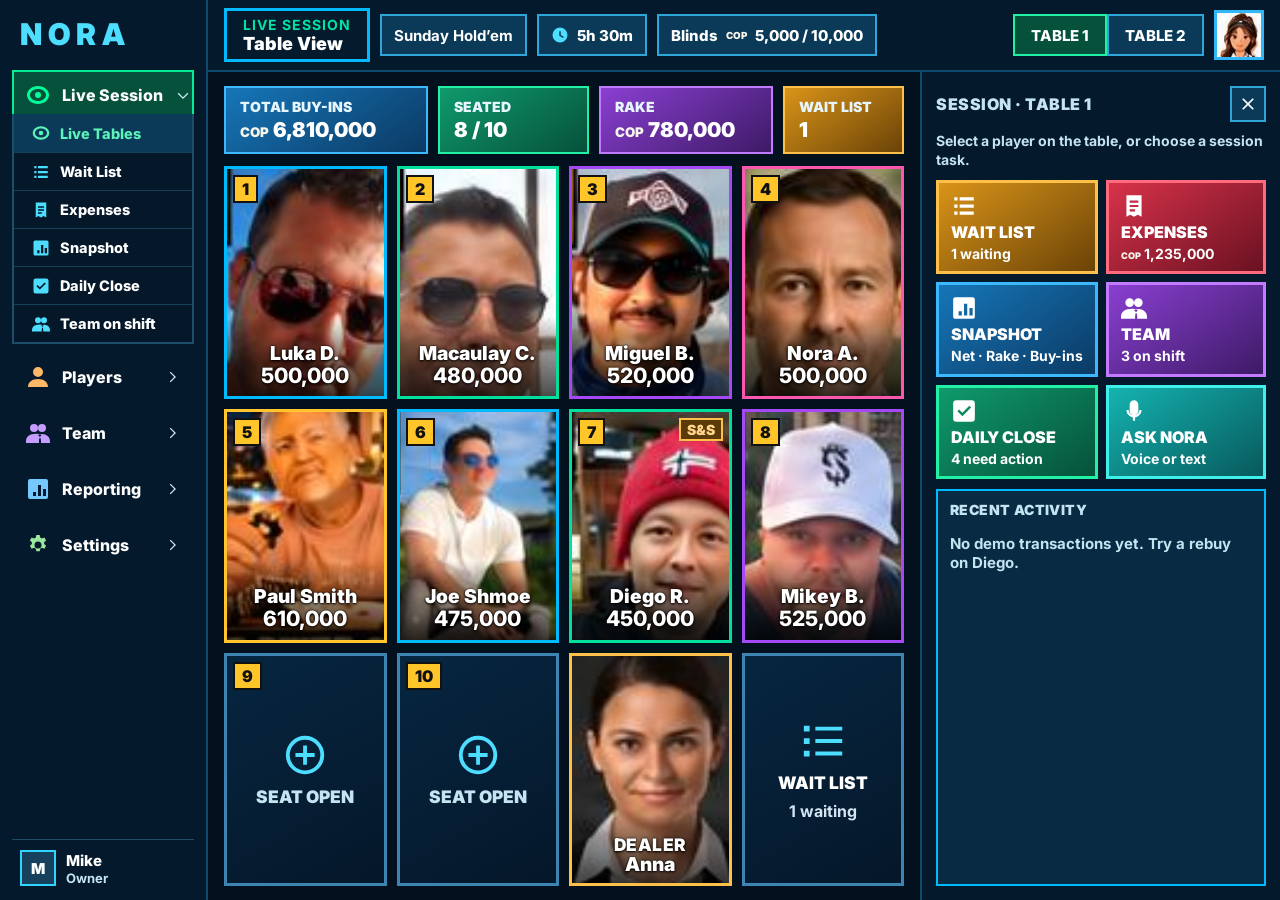
==== desktop/control-center.html @ 8afb449c "Desktop Operational Control Center prototype: persistent live table, dynamic right operations panel," ====
<!doctype html><html lang="en"><head><meta charset="utf-8"><meta name="viewport" content="width=device-width,initial-scale=1"><title>NORA Desktop · Control Center</title>
<link href="https://fonts.googleapis.com/css2?family=Inter:wght@500;600;700;800;900&display=swap" rel="stylesheet">
<style>:root{--bg:#03111f;--card:#082b43;--bd:#00baff;--lab:#c5e4f2;--cop:#f7f4ea;--g:#22f0a4;--gd:#06513b;--a:#ffc04a;--r:#ff6b7d}
*{box-sizing:border-box;margin:0;border-radius:0!important}
html,body{height:100%;overflow:hidden}
body{background:var(--bg);color:#fff;font-family:Inter,system-ui,sans-serif}
button{font-family:inherit;cursor:pointer;color:#fff}
button:focus-visible,input:focus-visible{outline:3px solid #fff;outline-offset:-3px}
small{font-size:65%;color:var(--cop);font-weight:900}
.i{width:22px;height:22px;fill:currentColor;flex:none}
.app{display:grid;grid-template-columns:208px minmax(0,1fr) clamp(360px,27vw,440px);grid-template-rows:72px minmax(0,1fr);height:100vh}
/* sidebar */
.side{grid-row:1/3;background:#041a2c;border-right:2px solid #0d4a6e;display:flex;flex-direction:column;padding:14px 12px;gap:6px;min-height:0}
.logo{font-size:30px;font-weight:900;letter-spacing:6px;color:#4cddff;padding:2px 8px 12px}
.nv{width:100%;display:flex;align-items:center;gap:12px;height:50px;padding:0 12px;border:2px solid transparent;background:none;font-size:16px;font-weight:800;white-space:nowrap;text-align:left}
.nv .ni{width:24px;height:24px}
.nvw:nth-of-type(2) .ni{color:#2de5be}.nvw:nth-of-type(3) .ni{color:#ffb866}.nvw:nth-of-type(4) .ni{color:#c59cff}.nvw:nth-of-type(5) .ni{color:#75c8ff}.nvw:nth-of-type(6) .ni{color:#9be79e}
.nv.on{background:var(--gd);border-color:#00ed94}.nv.on .ni{color:#00ff99}
.nv:hover:not(.on){background:#0b3a58}
.nv .chev{margin-left:auto;width:16px;height:16px;color:#c5e4f2;transition:transform .15s}
.nv.open .chev{transform:rotate(90deg)}
.sub{display:none;flex-direction:column;border:2px solid #1c4d6b;border-top:0;margin:-6px 0 2px}
.nv.open+.sub{display:flex}
.si{display:flex;align-items:center;gap:10px;min-height:38px;padding:0 10px 0 18px;border:0;border-top:1px solid #163f58;background:#04182a;font-size:14.5px;font-weight:800;text-align:left}
.si:first-child{border-top:0}.si .sm{width:18px;height:18px;color:#4cddff}
.si.cur{background:#0b3a58;color:#5cf2b8}.si.cur .sm{color:#5cf2b8}.si:hover{background:#0b3a58}
.me{margin-top:auto;display:flex;align-items:center;gap:10px;padding:10px 8px 0;border-top:1px solid #1c4d6b;font-size:15px;font-weight:800}
.me i{width:36px;height:36px;display:grid;place-items:center;background:#16405c;border:2px solid #2fd4ff;font-style:normal;font-weight:900}
.me span{display:block;font-size:13px;color:var(--lab);font-weight:700}
/* header */
.head{grid-column:2/4;display:flex;align-items:center;gap:10px;padding:0 16px;border-bottom:2px solid #0d4a6e;background:#041a2c;min-width:0}
.ht{border:3px solid #00b9ff;padding:5px 16px;background:#051a2c;flex:none}
.ht b{display:block;color:#00e3a4;font-size:14px;letter-spacing:1px}.ht span{display:block;font-size:18px;font-weight:900}
.pill{height:42px;display:flex;align-items:center;gap:8px;padding:0 12px;border:2px solid #2fa6d9;background:#0b3a58;font-size:15px;font-weight:800;white-space:nowrap;flex:none}
.pill .pi{width:18px;height:18px;color:#4cddff}
.demo{font-size:14px;font-weight:900;color:#ffd38a;border:2px solid #f2a93b;background:#3d2a0e;padding:6px 10px;white-space:nowrap}
.tabs{display:flex;margin-left:auto;flex:none}
.ttab{height:42px;padding:0 16px;border:2px solid #2fa6d9;background:#0b3a58;font-size:15px;font-weight:800}
.ttab.on{background:var(--gd);border-color:var(--g)}
.nora{width:50px;height:50px;border:3px solid #31b7f7;overflow:hidden;padding:0;background:none;flex:none}
.nora img{width:100%;height:130%;object-fit:cover;object-position:50% 0}
/* center */
.main{padding:14px 16px;display:flex;flex-direction:column;gap:12px;min-height:0;min-width:0}
.kpis{display:grid;grid-template-columns:1.35fr 1fr 1.15fr .8fr;gap:10px;flex:none}
.kpi{border:2px solid;padding:10px 14px;display:flex;flex-direction:column;gap:2px;text-align:left;min-width:0}
.kpi span{font-size:14px;font-weight:900;color:#e6f6ff;white-space:nowrap}.kpi b{font-size:clamp(19px,1.6vw,27px);font-weight:900;white-space:nowrap}
.k1{background:linear-gradient(145deg,#1676b8,#0b3a64);border-color:#3cb8ff}.k2{background:linear-gradient(145deg,#0f9a6c,#06513b);border-color:var(--g)}
.k3{background:linear-gradient(145deg,#8a3fd1,#3d1a66);border-color:#c27bff}.k4{background:linear-gradient(145deg,#d99419,#6b4307);border-color:var(--a)}
.grid{flex:1;min-height:0;display:grid;grid-template-columns:repeat(4,minmax(0,1fr));grid-template-rows:repeat(3,minmax(0,1fr));gap:10px}
.seat{position:relative;border:3px solid var(--bd);background:#071d31;overflow:hidden;padding:0;text-align:center;min-width:0}
.seat:hover{outline:3px solid #fff;outline-offset:-3px}
.t-b{border-color:#00baff}.t-g{border-color:#00df9c}.t-p{border-color:#a548f5}.t-m{border-color:#fa57ae}.t-a{border-color:#ffc42e}
.seat.sel{border:4px solid #fff;box-shadow:inset 0 0 0 3px #22f0a4}
.no{position:absolute;top:6px;left:6px;z-index:2;background:#ffc529;border:2px solid #111;color:#111;font-size:16px;font-weight:900;padding:2px 7px}
.ph{position:absolute;inset:0;overflow:hidden;background:#16405c}
.ph img{width:100%;height:138%;object-fit:cover;object-position:50% 0}
.ph.ini{display:grid;place-items:center;font-size:clamp(40px,4vw,64px);font-weight:900;color:#f2fbff;padding-bottom:24%}
.lab{position:absolute;left:0;right:0;bottom:0;padding:26px 6px 8px;background:linear-gradient(rgba(0,0,0,0) 0%,rgba(0,0,0,.35) 35%,rgba(0,0,0,.7))}
.lab b{display:block;font-size:clamp(17px,1.5vw,22px);font-weight:900;white-space:nowrap;line-height:1.1;text-shadow:0 1px 3px #000,0 0 2px #000}
.lab strong{display:block;font-size:clamp(19px,1.65vw,24px);font-weight:800;line-height:1.15;text-shadow:0 1px 3px #000,0 0 2px #000}
.lab b.dl{font-size:clamp(16px,1.35vw,20px);letter-spacing:.5px}
.ssf{position:absolute;top:6px;right:6px;z-index:2;background:#5a3a08;border:2px solid var(--a);color:#ffd38a;font-size:14px;font-weight:900;padding:1px 6px}
.seat.empty,.seat.wait{display:flex;flex-direction:column;align-items:center;justify-content:center;gap:8px;border-color:#3d84b2;background:linear-gradient(150deg,#062640,#05172a)}
.seat.empty.target{border-color:var(--g);background:linear-gradient(150deg,#0f9a6c,#06513b)}
.seat.empty b,.seat.wait b{font-size:clamp(16px,1.35vw,20px);font-weight:900}
.hint{font-size:16px;font-weight:700;color:#d3e4f3}
.i.huge{width:clamp(40px,3.6vw,60px);height:clamp(40px,3.6vw,60px);color:#4cddff}
.seat.dealer{border-color:var(--a)}
/* panel */
.panel{border-left:2px solid #0d4a6e;background:#041a2c;padding:14px;display:flex;flex-direction:column;gap:10px;min-height:0;overflow:hidden;animation:pin .18s ease-out}
@keyframes pin{from{opacity:.4}to{opacity:1}}
.phd{display:flex;align-items:center;gap:8px;flex:none;min-height:36px}
.phd b{flex:1;font-size:16px;font-weight:900;color:var(--lab);letter-spacing:.5px}
.pbk{width:36px;height:36px;display:grid;place-items:center;border:2px solid #2fa6d9;background:#0b3a58;padding:0;flex:none}
.pbk .i{width:20px;height:20px}.pbk.x{margin-left:auto}
.hint2{font-size:14px;font-weight:700;color:var(--lab);line-height:1.35;flex:none}
.ptile{display:flex;gap:12px;padding:8px;border:3px solid var(--bd);background:linear-gradient(150deg,#0d4a6e,#082b43);height:clamp(140px,19vh,172px);flex:none}
.ptile .pic{flex:0 0 auto;aspect-ratio:.9;height:100%;border:2px solid #2fd4ff;overflow:hidden;display:grid;place-items:center;background:#16405c;font-size:44px;font-weight:900}
.ptile .pic img{width:100%;height:135%;object-fit:cover;object-position:50% 0;align-self:start}
.pinfo{display:flex;flex-direction:column;justify-content:center;gap:4px;min-width:0}
.pinfo b{font-size:22px;font-weight:900;line-height:1.1}.pinfo .s{font-size:15px;font-weight:900}
.pinfo .l{font-size:14px;font-weight:900;color:var(--lab);margin-top:4px}.pinfo strong{font-size:24px;font-weight:900;white-space:nowrap}
.mini{display:flex;align-items:center;gap:12px;padding:8px;border:2px solid var(--bd);background:#0b3a58;flex:none}
.mf{width:52px;height:52px;flex:none;border:2px solid #2fd4ff;overflow:hidden;display:grid;place-items:center;background:#16405c;font-size:22px;font-weight:900}
.mf img{width:100%;height:135%;object-fit:cover;object-position:50% 0;align-self:start}
.mini b{display:block;font-size:18px;font-weight:900}.mini span{display:block;font-size:14px;font-weight:800;color:var(--lab);white-space:nowrap}
.warn{display:flex;align-items:center;gap:8px;padding:8px 12px;border:2px solid var(--a);background:#3d2a0e;color:#ffd38a;font-size:15px;font-weight:900;flex:none}
.warn .i{width:18px;height:18px}
.acts{display:grid;grid-template-columns:1fr 1fr;gap:8px;flex:none}
.act{height:clamp(62px,8vh,78px);display:flex;flex-direction:column;align-items:center;justify-content:center;gap:6px;border:3px solid;font-size:17px;font-weight:900}
.act .i{width:28px;height:28px}
.act.wide{grid-column:1/-1;flex-direction:row;gap:14px;height:clamp(54px,7vh,64px);font-size:20px}
.a1{background:#064d39;border-color:#00e39d}.a2{background:#382050;border-color:#c477fa}.a3{background:#4d3713;border-color:#f8bb39}.a4{background:#092c45;border-color:#08bafa}
.card{border:2px solid var(--bd);background:var(--card);padding:6px 12px;display:flex;flex-direction:column;gap:6px;min-height:0;flex:none}
.card.grow{flex:1 1 auto;overflow:hidden}
.ct{font-size:14px;font-weight:900;color:var(--lab);letter-spacing:.4px;padding-top:4px}
.row{display:flex;justify-content:space-between;align-items:center;gap:10px;min-height:38px;border-top:1px solid #38738c;font-size:15px;font-weight:800}
.row span{color:var(--lab)}.row b{font-size:17px;font-weight:900;white-space:nowrap;text-align:right}
.row.pos b{color:#5cf2b8}.row.neg b{color:#ff8a8f}.row.tot b{font-size:22px}
.empty{font-size:15px;font-weight:700;color:var(--lab);padding:10px 0}
.qgrid{display:grid;grid-template-columns:1fr 1fr;gap:8px;flex:none}
.qt{height:clamp(74px,10.5vh,96px);display:flex;flex-direction:column;align-items:flex-start;justify-content:center;gap:3px;padding:8px 12px;border:3px solid;text-align:left}
.qt .qi{width:26px;height:26px}.qt b{font-size:16px;font-weight:900}.qt span{font-size:14px;font-weight:700;white-space:nowrap}
.qa{background:linear-gradient(145deg,#d99419,#6b4307);border-color:var(--a)}.qr{background:linear-gradient(145deg,#d8324a,#6a1121);border-color:var(--r)}
.qb{background:linear-gradient(145deg,#1676b8,#0b3a64);border-color:#3cb8ff}.qp{background:linear-gradient(145deg,#8a3fd1,#3d1a66);border-color:#c27bff}
.qg{background:linear-gradient(145deg,#0f9a6c,#06513b);border-color:var(--g)}
.qt[data-go=nora]{background:linear-gradient(145deg,#14b3b0,#08595c);border-color:#3ff0ea}
.chips{display:flex;flex-wrap:wrap;gap:6px}
.chips button{min-height:40px;padding:0 12px;border:2px solid #2fa6d9;background:#0b3a58;font-size:15px;font-weight:900}
.chips button.on{border-color:var(--g);background:var(--gd)}
.fld{display:flex;flex-direction:column;gap:4px}
.fld span{font-size:14px;font-weight:900;color:var(--lab)}
.fld input{height:46px;padding:0 12px;border:2px solid #2fd4ff;background:#0d3d5a;color:#fff;font:900 20px Inter;outline:0}
.fld.big input{height:54px;font-size:26px}
.ss{display:flex;align-items:center;gap:10px;padding:8px 10px;border:2px solid var(--a);background:#3d2a0e;color:#ffd38a;font-size:15px;font-weight:900;cursor:pointer}
.ss input{width:22px;height:22px;accent-color:#ffc04a}
.oseats{display:grid;grid-template-columns:repeat(3,1fr);gap:6px}
.os{height:44px;border:2px solid #2fa6d9;background:#0b3a58;font-size:15px;font-weight:900}
.os.on{border-color:var(--g);background:var(--gd)}
.pft{display:grid;grid-template-columns:1fr 1fr;gap:8px;flex:none}
.btn{height:56px;border:3px solid;font-size:18px;font-weight:900}
.btn.sec{background:#073552;border-color:#00baff}.btn.pri{background:#005e3b;border-color:#00e39d}.btn.sec2{background:#0b3a58;border-color:#2fa6d9;font-size:16px}
.review{border-color:var(--a)}
.note{display:flex;align-items:center;gap:8px;font-size:14px;font-weight:800;color:#ffd38a;padding:6px 0 2px;margin-top:auto}
.note .i{width:18px;height:18px}
.ok{flex:1 1 auto;display:flex;flex-direction:column;align-items:center;justify-content:center;gap:8px;text-align:center;padding:14px;border:3px solid var(--g);background:linear-gradient(150deg,#064d40,#07334a)}
.ok .okc{width:72px;height:72px;color:#4df4b9}.ok b{font-size:22px;font-weight:900}.ok span{font-size:16px;font-weight:800}
.ok em{font-style:normal;font-size:14px;font-weight:900;color:#ffd38a;border:2px solid #f2a93b;background:#3d2a0e;padding:4px 8px;margin-top:4px}
.net{border:3px solid var(--g);background:linear-gradient(145deg,#0f9a6c,#06513b);padding:10px 14px;flex:none}
.net.neg{border-color:var(--r);background:linear-gradient(145deg,#d8324a,#6a1121)}
.net span{display:block;font-size:14px;font-weight:900}.net b{display:block;font-size:30px;font-weight:900;line-height:1.1}.net em{font-style:normal;font-size:14px;font-weight:800;opacity:.92}
.g2{display:grid;grid-template-columns:1fr 1fr;gap:8px;flex:none}
.m{border:2px solid var(--bd);background:var(--card);padding:8px 10px}.m span{display:block;font-size:14px;font-weight:900;color:var(--lab)}.m b{display:block;font-size:19px;font-weight:900;white-space:nowrap}
.accs{padding:4px 10px}
.acc{border-top:1px solid #38738c}.acc:first-child{border-top:0}
.ah{width:100%;height:42px;display:flex;align-items:center;justify-content:space-between;border:0;background:none;font-size:15px;font-weight:900;color:#fff;padding:0}
.ah .ch{width:16px;height:16px;color:var(--lab);transition:transform .15s}.acc.open .ah .ch{transform:rotate(90deg)}
.ab .row{min-height:32px}
.crow{display:flex;align-items:center;gap:12px;min-height:52px;border-top:1px solid #38738c}.crow:first-child{border-top:0}
.crow b{display:block;font-size:16px;font-weight:900}.crow span{display:block;font-size:14px;font-weight:700;color:var(--lab)}
.st{width:30px;height:30px;flex:none;display:grid;place-items:center;font-style:normal;font-weight:900;font-size:18px;border:2px solid}
.sg{background:#0f9a6c;border-color:#22f0a4}.sa{background:#b07a12;border-color:#ffc04a}.sr{background:#a5233a;border-color:#ff6b7d}
.srow{display:flex;align-items:center;gap:12px;min-height:66px;border-top:1px solid #38738c}.srow:first-child{border-top:0}
.srow>div{flex:1;min-width:0}.srow b{display:block;font-size:17px;font-weight:900}.srow span{display:block;font-size:14px;font-weight:700;color:var(--lab)}
.srow strong{font-size:15px;font-weight:900;white-space:nowrap}.pos{color:#5cf2b8}.neg{color:#ff8a8f}
/* nora */
.nctx{display:flex;align-items:center;gap:8px;padding:8px 10px;border:2px solid #2fd4ff;background:#0b3a58;font-size:15px;font-weight:900;flex:none;white-space:nowrap;overflow:hidden}
.nctx .i{width:18px;height:18px;color:#4cddff}
.thread{flex:1 1 auto;min-height:0;overflow:hidden;display:flex;flex-direction:column;justify-content:flex-end;gap:8px}
.nb,.ub{max-width:90%;padding:10px 12px;font-size:15px;line-height:1.35;border:2px solid}
.nb{align-self:flex-start;background:#0b2f48;border-color:#2fa6d9}
.ub{align-self:flex-end;background:#0e5a3f;border-color:var(--g)}.ub em{display:block;font-style:normal;font-size:14px;font-weight:900;color:#b9f7dc;margin-bottom:2px}
.ntiles{display:grid;grid-auto-flow:column;grid-auto-columns:1fr;gap:8px;flex:none}
.nt{height:84px;display:flex;flex-direction:column;align-items:center;justify-content:center;gap:6px;border:3px solid;font-size:16px;font-weight:900}
.nt .i{width:28px;height:28px}
.comp{flex:none;border-top:2px solid #1f6f97;padding-top:8px;height:72px}
.comp>div{display:none;align-items:center;gap:8px;height:62px}
.comp.idle .c-idle,.comp.rec .c-rec,.comp.proc .c-proc{display:flex}
.c-idle input{flex:1;min-width:0;height:54px;padding:0 12px;border:2px solid #2fd4ff;background:#0d3d5a;color:#fff;font:700 16px Inter;outline:0}
.send{width:54px;height:54px;border:2px solid var(--g);background:var(--gd);display:grid;place-items:center}
.mic{width:60px;height:60px;border-radius:50%!important;border:3px solid #4cddff;background:radial-gradient(circle at 35% 30%,#1fa8e0,#0b4f78);display:grid;place-items:center;animation:br 3.2s ease-in-out infinite}
.mic .i{width:28px;height:28px}
@keyframes br{0%,100%{box-shadow:0 0 0 0 rgba(76,221,255,.25)}50%{box-shadow:0 0 0 7px rgba(76,221,255,.12)}}
.cancel{height:54px;padding:0 10px;border:2px solid #9fc6dc;background:#0b3a58;font-size:15px;font-weight:900;display:flex;align-items:center;gap:4px}
.cancel .i{width:16px;height:16px}
.wave{flex:1;min-width:0;height:54px;display:flex;align-items:center;justify-content:center;gap:3px;border:2px solid var(--r);background:#3d0d18;overflow:hidden}
.wave i{display:block;flex:none;width:4px;height:10px;background:#ff8a8f;animation:wv 1s ease-in-out infinite}
.wave i:nth-child(2n){animation-delay:.15s}.wave i:nth-child(3n){animation-delay:.3s}.wave i:nth-child(4n){animation-delay:.45s}
@keyframes wv{0%,100%{height:8px}50%{height:32px}}
.dot{width:10px;height:10px;border-radius:50%!important;background:#ff4d63;animation:bl 1s infinite;margin-right:4px}@keyframes bl{50%{opacity:.25}}
.tm{font-size:16px;font-weight:900;margin-left:6px;font-variant-numeric:tabular-nums}
.stop{width:60px;height:60px;border-radius:50%!important;border:3px solid #ffb3bb;background:#d8324a;display:grid;place-items:center;position:relative}
.stop::before,.stop::after{content:'';position:absolute;inset:-3px;border-radius:50%;border:3px solid rgba(255,107,125,.7);animation:rg 1.6s ease-out infinite}
.stop::after{animation-delay:.8s}@keyframes rg{from{transform:scale(1);opacity:.9}to{transform:scale(1.55);opacity:0}}
.stop span{width:20px;height:20px;background:#fff}
.c-proc{justify-content:center;font-size:16px;font-weight:900;color:#e6d4ff}
.dots{display:flex;gap:6px}.dots i{width:11px;height:11px;border-radius:50%!important;background:#c27bff;animation:bo 1.1s ease-in-out infinite}
.dots i:nth-child(2){animation-delay:.15s}.dots i:nth-child(3){animation-delay:.3s}
@keyframes bo{0%,80%,100%{transform:translateY(0);opacity:.5}40%{transform:translateY(-7px);opacity:1}}
.toast{position:fixed;left:50%;bottom:22px;transform:translateX(-50%) translateY(20px);opacity:0;pointer-events:none;background:#0b3a58;border:2px solid #4cddff;padding:12px 18px;font-size:16px;font-weight:800;transition:.2s;z-index:9}
.toast.on{opacity:1;transform:translateX(-50%)}
@media (prefers-reduced-motion:reduce){*{animation:none!important;transition:none!important}}
@media (max-width:1380px){.demo{display:none}}
.kpi span{overflow:hidden;text-overflow:clip}
@media (max-width:1199px){.kpi{padding:8px 10px}.kpi span{font-size:14px}.kpi b{font-size:19px}.app{grid-template-columns:76px minmax(0,1fr) 360px}.nv span,.nv .chev,.sub,.logo,.me div{display:none!important}.nv{justify-content:center;padding:0}.logo{display:none}.pill:nth-of-type(n+3){display:none}}
</style></head><body>
<div class="app">
<aside class="side"><div class="logo">NORA</div><div class="nvw"><button class="nv on open"><svg class="i ni" viewBox="0 0 24 24"><path fill-rule="evenodd" d="M12 3C5.9 3 1 7 1 12s4.9 9 11 9 11-4 11-9-4.9-9-11-9Zm0 3c4.5 0 8 2.7 8 6s-3.5 6-8 6-8-2.7-8-6 3.5-6 8-6Zm0 3a3 3 0 1 0 0 6 3 3 0 0 0 0-6Z"/></svg><span>Live Session</span><svg class="i chev" viewBox="0 0 24 24"><path fill-rule="evenodd" d="M8.6 18.6 10 20l8-8-8-8-1.4 1.4 6.6 6.6Z"/></svg></button><div class="sub"><button class="si" data-go="table"><svg class="i sm" viewBox="0 0 24 24"><path fill-rule="evenodd" d="M12 3C5.9 3 1 7 1 12s4.9 9 11 9 11-4 11-9-4.9-9-11-9Zm0 3c4.5 0 8 2.7 8 6s-3.5 6-8 6-8-2.7-8-6 3.5-6 8-6Zm0 3a3 3 0 1 0 0 6 3 3 0 0 0 0-6Z"/></svg>Live Tables</button><button class="si" data-go="wait"><svg class="i sm" viewBox="0 0 24 24"><path fill-rule="evenodd" d="M3 4h3v3H3zm5 0h13v3H8zM3 10.5h3v3H3zm5 0h13v3H8zM3 17h3v3H3zm5 0h13v3H8z"/></svg>Wait List</button><button class="si" data-go="expense"><svg class="i sm" viewBox="0 0 24 24"><path fill-rule="evenodd" d="M5 2h14v20l-3.5-2-3.5 2-3.5-2L5 22V2Zm3 5v2h8V7H8Zm0 4v2h8v-2H8Zm0 4v2h5v-2H8Z"/></svg>Expenses</button><button class="si" data-go="snapshot"><svg class="i sm" viewBox="0 0 24 24"><path fill-rule="evenodd" d="M4 2h16a2 2 0 0 1 2 2v16a2 2 0 0 1-2 2H4a2 2 0 0 1-2-2V4a2 2 0 0 1 2-2Zm3 13v4h3v-4H7Zm5-7v11h3V8h-3Zm5 4v7h3v-7h-3Z"/></svg>Snapshot</button><button class="si" data-go="close"><svg class="i sm" viewBox="0 0 24 24"><path fill-rule="evenodd" d="M5 2h14a3 3 0 0 1 3 3v14a3 3 0 0 1-3 3H5a3 3 0 0 1-3-3V5a3 3 0 0 1 3-3Zm5.5 14.8 8-8-1.6-1.6-6.4 6.4-3-3-1.6 1.6 4.6 4.6Z"/></svg>Daily Close</button><button class="si" data-go="team"><svg class="i sm" viewBox="0 0 24 24"><path fill-rule="evenodd" d="M8 11a4 4 0 1 0 0-8 4 4 0 0 0 0 8Zm8 0a4 4 0 1 0 0-8 4 4 0 0 0 0 8ZM8 13c-4.5 0-8 3-8 7v2h13v-2c0-2.5 1-4.5 2.5-6A12 12 0 0 0 8 13Zm8 0c-1.5 0-2.8.3-4 1 2 1.5 3 3.5 3 6v2h9v-2c0-4-3.5-7-8-7Z"/></svg>Team on shift</button></div></div><div class="nvw"><button class="nv"><svg class="i ni" viewBox="0 0 24 24"><path fill-rule="evenodd" d="M12 12a5 5 0 1 0 0-10 5 5 0 0 0 0 10ZM12 14c-6 0-10 3.2-10 8h20c0-4.8-4-8-10-8Z"/></svg><span>Players</span><svg class="i chev" viewBox="0 0 24 24"><path fill-rule="evenodd" d="M8.6 18.6 10 20l8-8-8-8-1.4 1.4 6.6 6.6Z"/></svg></button><div class="sub"><button class="si" data-go="toast:Opens Players workspace (not in this demo)"><svg class="i sm" viewBox="0 0 24 24"><path fill-rule="evenodd" d="M10 2a8 8 0 0 1 6.3 12.9l5.4 5.4-1.4 1.4-5.4-5.4A8 8 0 1 1 10 2Zm0 3a5 5 0 1 0 0 10 5 5 0 0 0 0-10Z"/></svg>Find Player</button><button class="si" data-go="toast:Opens Players workspace (not in this demo)"><svg class="i sm" viewBox="0 0 24 24"><path fill-rule="evenodd" d="M12 2a10 10 0 1 1 0 20 10 10 0 0 1 0-20Zm-1 5v4H7v2h4v4h2v-4h4v-2h-4V7Z"/></svg>Add Player</button><button class="si" data-go="toast:Opens Scheduled Games (not in this demo)"><svg class="i sm" viewBox="0 0 24 24"><path fill-rule="evenodd" d="M7 2h2v2h6V2h2v2h3v18H4V4h3Zm-1 8v10h12V10Z"/></svg>Scheduled Games</button></div></div><div class="nvw"><button class="nv"><svg class="i ni" viewBox="0 0 24 24"><path fill-rule="evenodd" d="M8 11a4 4 0 1 0 0-8 4 4 0 0 0 0 8Zm8 0a4 4 0 1 0 0-8 4 4 0 0 0 0 8ZM8 13c-4.5 0-8 3-8 7v2h13v-2c0-2.5 1-4.5 2.5-6A12 12 0 0 0 8 13Zm8 0c-1.5 0-2.8.3-4 1 2 1.5 3 3.5 3 6v2h9v-2c0-4-3.5-7-8-7Z"/></svg><span>Team</span><svg class="i chev" viewBox="0 0 24 24"><path fill-rule="evenodd" d="M8.6 18.6 10 20l8-8-8-8-1.4 1.4 6.6 6.6Z"/></svg></button><div class="sub"><button class="si" data-go="team"><svg class="i sm" viewBox="0 0 24 24"><path fill-rule="evenodd" d="M8 11a4 4 0 1 0 0-8 4 4 0 0 0 0 8Zm8 0a4 4 0 1 0 0-8 4 4 0 0 0 0 8ZM8 13c-4.5 0-8 3-8 7v2h13v-2c0-2.5 1-4.5 2.5-6A12 12 0 0 0 8 13Zm8 0c-1.5 0-2.8.3-4 1 2 1.5 3 3.5 3 6v2h9v-2c0-4-3.5-7-8-7Z"/></svg>Team on Shift</button><button class="si" data-go="tip"><svg class="i sm" viewBox="0 0 24 24"><path fill-rule="evenodd" d="M12 2a10 10 0 1 1 0 20 10 10 0 0 1 0-20Zm1 4h-2v1.1A3 3 0 0 0 11.5 13h1a1 1 0 0 1 0 2H9v2h2v1h2v-1.1A3 3 0 0 0 12.5 11h-1a1 1 0 0 1 0-2H15V7h-2Z"/></svg>Chip Tips</button><button class="si" data-go="toast:Opens Team workspace (not in this demo)"><svg class="i sm" viewBox="0 0 24 24"><path fill-rule="evenodd" d="M2 5h20v14H2Zm0 3v3h20V8ZM5 14v2h5v-2Z"/></svg>Payments</button></div></div><div class="nvw"><button class="nv"><svg class="i ni" viewBox="0 0 24 24"><path fill-rule="evenodd" d="M4 2h16a2 2 0 0 1 2 2v16a2 2 0 0 1-2 2H4a2 2 0 0 1-2-2V4a2 2 0 0 1 2-2Zm3 13v4h3v-4H7Zm5-7v11h3V8h-3Zm5 4v7h3v-7h-3Z"/></svg><span>Reporting</span><svg class="i chev" viewBox="0 0 24 24"><path fill-rule="evenodd" d="M8.6 18.6 10 20l8-8-8-8-1.4 1.4 6.6 6.6Z"/></svg></button><div class="sub"><button class="si" data-go="toast:Opens Reporting (not in this demo)"><svg class="i sm" viewBox="0 0 24 24"><path fill-rule="evenodd" d="M4 2h16a2 2 0 0 1 2 2v16a2 2 0 0 1-2 2H4a2 2 0 0 1-2-2V4a2 2 0 0 1 2-2Zm3 13v4h3v-4H7Zm5-7v11h3V8h-3Zm5 4v7h3v-7h-3Z"/></svg>Reports Home</button><button class="si" data-go="toast:Opens Reporting (not in this demo)"><svg class="i sm" viewBox="0 0 24 24"><path fill-rule="evenodd" d="M11 3h2v10l3.5-3.5 1.4 1.4L12 16.8l-5.9-5.9 1.4-1.4L11 13ZM4 19h16v2H4Z"/></svg>Export</button></div></div><div class="nvw"><button class="nv"><svg class="i ni" viewBox="0 0 24 24"><path fill-rule="evenodd" d="M10.3 2h3.4l.5 2.6c.6.2 1.2.5 1.7.9l2.5-.9 1.7 2.9-2 1.7c.1.6.1 1.3 0 1.9l2 1.7-1.7 2.9-2.5-.9c-.5.4-1.1.7-1.7.9l-.5 2.6h-3.4l-.5-2.6c-.6-.2-1.2-.5-1.7-.9l-2.5.9-1.7-2.9 2-1.7a6 6 0 0 1 0-1.9l-2-1.7L5.6 4.6l2.5.9c.5-.4 1.1-.7 1.7-.9ZM12 8.5a3.5 3.5 0 1 0 0 7 3.5 3.5 0 0 0 0-7Z"/></svg><span>Settings</span><svg class="i chev" viewBox="0 0 24 24"><path fill-rule="evenodd" d="M8.6 18.6 10 20l8-8-8-8-1.4 1.4 6.6 6.6Z"/></svg></button><div class="sub"><button class="si" data-go="toast:Opens Settings (not in this demo)"><svg class="i sm" viewBox="0 0 24 24"><path fill-rule="evenodd" d="M7 6h10a5 5 0 0 1 0 10l-2-2H9l-2 2A5 5 0 0 1 7 6Zm0 3v1.5H5.5v1H7V13h1v-1.5h1.5v-1H8V9Z"/></svg>Game Rules</button><button class="si" data-go="toast:Opens Settings (not in this demo)"><svg class="i sm" viewBox="0 0 24 24"><path fill-rule="evenodd" d="M2 5h20v14H2Zm0 3v3h20V8ZM5 14v2h5v-2Z"/></svg>Accounts</button></div></div><div class="me"><i>M</i><div>Mike<span>Owner</span></div></div></aside>
<header class="head"><div class="ht"><b>LIVE SESSION</b><span>Table View</span></div>
<div class="pill"><b>Sunday Hold’em</b></div><div class="pill"><svg class="i pi" viewBox="0 0 24 24"><path fill-rule="evenodd" d="M12 2a10 10 0 1 1 0 20 10 10 0 0 1 0-20Zm-1 5v6l5 3 1-1.7-4-2.4V7Z"/></svg>5h 30m</div><div class="pill">Blinds <small>COP</small> 5,000 / 10,000</div>
<div class="demo">DEMO DATA · NOTHING IS POSTED</div>
<div class="tabs"><button class="ttab on" data-t="1">TABLE 1</button><button class="ttab" data-t="2">TABLE 2</button></div>
<button class="nora" data-go="nora" title="Ask Nora"><img src="[data-uri]" alt="Nora"></button></header>
<main class="main"><div class="kpis" id="kpis"></div><div class="grid" id="grid"></div></main>
<aside class="panel" id="panel"></aside>
</div><div class="toast" id="toast"></div>
<script>window.__P={"Luka D.": "[data-uri]", "Macaulay C.": "[data-uri]", "Miguel B.": "[data-uri]", "Nora A.": "[data-uri]", "Paul Smith": "[data-uri]", "Joe Shmoe": "[data-uri]", "Diego R.": "[data-uri]", "Mikey B.": "[data-uri]", "Anna": "[data-uri]", "Nora": "[data-uri]", "Costa": "[data-uri]", "Rafa": "[data-uri]", "Moshe": "[data-uri]"};window.__F={"Tables": "M12 3C5.9 3 1 7 1 12s4.9 9 11 9 11-4 11-9-4.9-9-11-9Zm0 3c4.5 0 8 2.7 8 6s-3.5 6-8 6-8-2.7-8-6 3.5-6 8-6Zm0 3a3 3 0 1 0 0 6 3 3 0 0 0 0-6Z", "Players": "M12 12a5 5 0 1 0 0-10 5 5 0 0 0 0 10ZM12 14c-6 0-10 3.2-10 8h20c0-4.8-4-8-10-8Z", "Team": "M8 11a4 4 0 1 0 0-8 4 4 0 0 0 0 8Zm8 0a4 4 0 1 0 0-8 4 4 0 0 0 0 8ZM8 13c-4.5 0-8 3-8 7v2h13v-2c0-2.5 1-4.5 2.5-6A12 12 0 0 0 8 13Zm8 0c-1.5 0-2.8.3-4 1 2 1.5 3 3.5 3 6v2h9v-2c0-4-3.5-7-8-7Z", "Reporting": "M4 2h16a2 2 0 0 1 2 2v16a2 2 0 0 1-2 2H4a2 2 0 0 1-2-2V4a2 2 0 0 1 2-2Zm3 13v4h3v-4H7Zm5-7v11h3V8h-3Zm5 4v7h3v-7h-3Z", "Settings": "M10.3 2h3.4l.5 2.6c.6.2 1.2.5 1.7.9l2.5-.9 1.7 2.9-2 1.7c.1.6.1 1.3 0 1.9l2 1.7-1.7 2.9-2.5-.9c-.5.4-1.1.7-1.7.9l-.5 2.6h-3.4l-.5-2.6c-.6-.2-1.2-.5-1.7-.9l-2.5.9-1.7-2.9 2-1.7a6 6 0 0 1 0-1.9l-2-1.7L5.6 4.6l2.5.9c.5-.4 1.1-.7 1.7-.9ZM12 8.5a3.5 3.5 0 1 0 0 7 3.5 3.5 0 0 0 0-7Z", "seat": "M6 3h12v9H6zM4 13h16v3H4zM6 16h2v5H6zm10 0h2v5h-2z", "receipt": "M5 2h14v20l-3.5-2-3.5 2-3.5-2L5 22V2Zm3 5v2h8V7H8Zm0 4v2h8v-2H8Zm0 4v2h5v-2H8Z", "box": "M3 7l9-5 9 5v10l-9 5-9-5Zm9 2.3 6.6-3.6L12 2.3 5.4 5.7Z", "pen": "M3 21v-4.2L15.6 4.2a2 2 0 0 1 2.8 0l1.4 1.4a2 2 0 0 1 0 2.8L7.2 21Z", "mic": "M12 2a4 4 0 0 1 4 4v6a4 4 0 0 1-8 0V6a4 4 0 0 1 4-4Zm-7 9h2a5 5 0 0 0 10 0h2a7 7 0 0 1-6 6.9V21h-2v-3.1A7 7 0 0 1 5 11Z", "search": "M10 2a8 8 0 0 1 6.3 12.9l5.4 5.4-1.4 1.4-5.4-5.4A8 8 0 1 1 10 2Zm0 3a5 5 0 1 0 0 10 5 5 0 0 0 0-10Z", "cal": "M7 2h2v2h6V2h2v2h3v18H4V4h3Zm-1 8v10h12V10Z", "coin": "M12 2a10 10 0 1 1 0 20 10 10 0 0 1 0-20Zm1 4h-2v1.1A3 3 0 0 0 11.5 13h1a1 1 0 0 1 0 2H9v2h2v1h2v-1.1A3 3 0 0 0 12.5 11h-1a1 1 0 0 1 0-2H15V7h-2Z", "card": "M2 5h20v14H2Zm0 3v3h20V8ZM5 14v2h5v-2Z", "user": "M12 12a5 5 0 1 0 0-10 5 5 0 0 0 0 10ZM12 14c-6 0-10 3.2-10 8h20c0-4.8-4-8-10-8Z", "game": "M7 6h10a5 5 0 0 1 0 10l-2-2H9l-2 2A5 5 0 0 1 7 6Zm0 3v1.5H5.5v1H7V13h1v-1.5h1.5v-1H8V9Z", "list": "M3 4h3v3H3zm5 0h13v3H8zM3 10.5h3v3H3zm5 0h13v3H8zM3 17h3v3H3zm5 0h13v3H8z", "glass": "M5 2h14l-1.6 18.2A2 2 0 0 1 15.4 22H8.6a2 2 0 0 1-2-1.8ZM7.2 7h9.6l.3-3H6.9Z", "chart": "M4 2h16a2 2 0 0 1 2 2v16a2 2 0 0 1-2 2H4a2 2 0 0 1-2-2V4a2 2 0 0 1 2-2Zm3 13v4h3v-4H7Zm5-7v11h3V8h-3Zm5 4v7h3v-7h-3Z", "check": "M5 2h14a3 3 0 0 1 3 3v14a3 3 0 0 1-3 3H5a3 3 0 0 1-3-3V5a3 3 0 0 1 3-3Zm5.5 14.8 8-8-1.6-1.6-6.4 6.4-3-3-1.6 1.6 4.6 4.6Z", "plus": "M12 2a10 10 0 1 1 0 20 10 10 0 0 1 0-20Zm-1 5v4H7v2h4v4h2v-4h4v-2h-4V7Z", "mail": "M2 5h20v14H2Zm2.4 2L12 12.3 19.6 7Z", "clock": "M12 2a10 10 0 1 1 0 20 10 10 0 0 1 0-20Zm-1 5v6l5 3 1-1.7-4-2.4V7Z", "lock": "M7 10V7a5 5 0 0 1 10 0v3h2v12H5V10Zm2 0h6V7a3 3 0 0 0-6 0Z", "down": "M11 3h2v10l3.5-3.5 1.4 1.4L12 16.8l-5.9-5.9 1.4-1.4L11 13ZM4 19h16v2H4Z", "icon": "Settings", "label": "Settings", "home": "60:0", "team": "M8 11a4 4 0 1 0 0-8 4 4 0 0 0 0 8Zm8 0a4 4 0 1 0 0-8 4 4 0 0 0 0 8ZM8 13c-4.5 0-8 3-8 7v2h13v-2c0-2.5 1-4.5 2.5-6A12 12 0 0 0 8 13Zm8 0c-1.5 0-2.8.3-4 1 2 1.5 3 3.5 3 6v2h9v-2c0-4-3.5-7-8-7Z", "plusc": "M12 2a10 10 0 1 1 0 20 10 10 0 0 1 0-20Zm0 2a8 8 0 1 0 0 16 8 8 0 0 0 0-16Zm1 3v4h4v2h-4v4h-2v-4H7v-2h4V7Z", "wl": "M2 4h3v3H2Zm6 .5h14v2H8ZM2 10.5h3v3H2Zm6 .5h14v2H8ZM2 17h3v3H2Zm6 .5h14v2H8Z", "chevl": "M15.4 5.4 14 4l-8 8 8 8 1.4-1.4L8.8 12Z", "chevr": "M8.6 18.6 10 20l8-8-8-8-1.4 1.4 6.6 6.6Z", "x": "M6.4 5 12 10.6 17.6 5 19 6.4 13.4 12l5.6 5.6-1.4 1.4-5.6-5.6L6.4 19 5 17.6 10.6 12 5 6.4Z", "chip": "M12 2a10 10 0 1 1 0 20 10 10 0 0 1 0-20Zm-1 2.1A8 8 0 0 0 5.3 7.4l1.8 1A6 6 0 0 1 11 6.1Zm2 0v2a6 6 0 0 1 3.9 2.3l1.8-1A8 8 0 0 0 13 4.1ZM12 9a3 3 0 1 0 0 6 3 3 0 0 0 0-6Zm-7.5.6A8 8 0 0 0 4 12c0 .8.1 1.6.4 2.4l1.8-1A6 6 0 0 1 6.3 10.6Zm15 0-1.8 1a6 6 0 0 1 .1 2.8l1.8 1c.3-.8.4-1.6.4-2.4s-.1-1.6-.5-2.4Zm-12.4 6-1.8 1A8 8 0 0 0 11 19.9v-2a6 6 0 0 1-3.9-2.3Zm9.8 0A6 6 0 0 1 13 17.9v2a8 8 0 0 0 5.7-3.3Z", "out": "M3 3h10v4h-2V5H5v14h6v-2h2v4H3Zm14.6 4.4L22.2 12l-4.6 4.6-1.4-1.4 2.2-2.2H9v-2h9.4l-2.2-2.2Z", "swap": "M7 3 2 8l5 5V9h11V7H7Zm10 8v4H6v2h11v4l5-5Z", "doc": "M5 2h9l5 5v15H5Zm8 1.5V8h4.5ZM8 12v2h8v-2Zm0 4v2h8v-2Z", "warn": "M12 2 1 21h22Zm-1 7h2v6h-2Zm0 8h2v2h-2Z", "checkc": "M12 2a10 10 0 1 1 0 20 10 10 0 0 1 0-20Zm4.3 6.3L10.5 14 7.7 11.3l-1.4 1.4 4.2 4.2 7.2-7.2Z", "target": "M12 2a10 10 0 1 1 0 20 10 10 0 0 1 0-20Zm0 3a7 7 0 1 0 0 14 7 7 0 0 0 0-14Zm0 3a4 4 0 1 1 0 8 4 4 0 0 1 0-8Z", "ask": "M3 3h18v14H8l-5 4Zm8 3a3 3 0 0 0-3 3h2a1 1 0 1 1 1.5.9c-.9.5-1.5 1.2-1.5 2.1v.5h2V12c0-.2.2-.4.5-.6A3 3 0 0 0 11 6Zm-1 7.5v2h2v-2Z", "bolt": "M13 1 3 14h7l-1 9 10-13h-7Z", "send": "M2 21 23 12 2 3v7l15 2-15 2Z"};</script>
<script>(function(){
var P=window.__P, F=window.__F;
function ic(n,c){return '<svg class="'+(c||'i')+'" viewBox="0 0 24 24" aria-hidden="true"><path fill-rule="evenodd" d="'+F[n]+'"/></svg>';}
function fmt(n){return Math.round(n).toLocaleString('en-US');}
function cop(n,neg){return '<small>COP</small> '+(neg?'−':'')+fmt(Math.abs(n));}
function esc(s){return String(s).replace(/[&<>"]/g,function(c){return {'&':'&amp;','<':'&lt;','>':'&gt;','"':'&quot;'}[c];});}
var ref=100;
var S={table:1,sel:null,panel:'session',draft:{},log:[],expenses:1235000,fb:430000,rake:{1:450000,2:330000},cashouts:0,
 wait:[{name:'Uri',ini:'U'}],
 staff:[{name:'Anna',role:'Dealer · Table 1',photo:'Anna',tips:15000,owed:50000},{name:'Carlos',role:'Dealer · Table 2',tips:10000,owed:120000},{name:'Mia',role:'Service',tips:5000,owed:0}],
 seats:{1:{},2:{}}};
function mk(t,n,name,photo,buy,start,ss){S.seats[t][n]={name:name,photo:photo,buy:buy,start:start,ss:ss||0,hist:[[start,'Initial buy-in',buy]]};}
mk(1,1,'Luka D.','Luka D.',500000,'7:02 PM');mk(1,2,'Macaulay C.','Macaulay C.',480000,'7:05 PM');mk(1,3,'Miguel B.','Miguel B.',520000,'7:06 PM');mk(1,4,'Nora A.','Nora A.',500000,'7:10 PM');
mk(1,5,'Paul Smith','Paul Smith',610000,'7:12 PM');mk(1,6,'Joe Shmoe','Joe Shmoe',475000,'7:15 PM');mk(1,7,'Diego Restrepo','Diego R.',450000,'7:04 PM',150000);mk(1,8,'Mikey B.','Mikey B.',525000,'7:20 PM');
mk(2,1,'Rafa','Rafa',600000,'7:30 PM');mk(2,2,'Costa','Costa',500000,'7:32 PM');mk(2,3,'Moshe','Moshe',700000,'7:35 PM');mk(2,4,'Sofia Alvarez',null,500000,'7:40 PM');mk(2,5,'Sam',null,450000,'7:44 PM');
var DEALER={1:{name:'Anna',photo:'Anna'},2:{name:'Carlos',photo:null}};
function short(n){var p=n.split(' ');return p.length>1&&n.length>11?p[0]+' '+p[1][0]+'.':n;}
function ini(n){return n.split(' ').map(function(x){return x[0];}).join('').slice(0,2).toUpperCase();}
function buyTotal(){var t=0;[1,2].forEach(function(k){for(var s in S.seats[k])t+=S.seats[k][s].buy;});return t;}
function seated(t){return Object.keys(S.seats[t]).length;}
function now(){var d=new Date(2026,9,25,0,30+S.log.length*3);return '12:'+String(30+S.log.length*3).padStart(2,'0')+' AM';}
function face(photo,name,cls){return photo&&P[photo]?'<span class="'+cls+'"><img src="'+P[photo]+'" alt=""></span>':'<span class="'+cls+' ini">'+ini(name)+'</span>';}
var $=function(s){return document.querySelector(s);};

/* ---------- center ---------- */
function renderKpis(){
 $('#kpis').innerHTML='<div class="kpi k1"><span>TOTAL BUY-INS</span><b>'+cop(buyTotal())+'</b></div><div class="kpi k2"><span>SEATED</span><b>'+seated(S.table)+' / 10</b></div><div class="kpi k3"><span>RAKE</span><b>'+cop(S.rake[1]+S.rake[2])+'</b></div><button class="kpi k4" data-go="wait"><span>WAIT LIST</span><b>'+S.wait.length+'</b></button>';}
function renderGrid(){
 var t=S.table,h='',tones=['b','g','p','m','a','b','g','p','m','a'];
 for(var n=1;n<=10;n++){var p=S.seats[t][n];
  if(!p){h+='<button class="seat empty'+(S.panel==='move'&&S.draft.toT==t&&S.draft.toS==n?' target':'')+'" data-seat="'+n+'"><span class="no">'+n+'</span>'+ic('plusc','i huge')+'<b>SEAT OPEN</b></button>';continue;}
  var sel=S.sel&&S.sel.t==t&&S.sel.s==n;
  h+='<button class="seat t-'+tones[n-1]+(sel?' sel':'')+'" data-seat="'+n+'"><span class="no">'+n+'</span>'+(p.photo?'<span class="ph"><img src="'+P[p.photo]+'" alt=""></span>':'<span class="ph ini">'+ini(p.name)+'</span>')+'<span class="lab"><b>'+esc(short(p.name))+'</b><strong>'+fmt(p.buy)+'</strong></span>'+(p.ss?'<span class="ssf" title="Sign & Settle outstanding">S&amp;S</span>':'')+'</button>';}
 var d=DEALER[t];
 h+='<button class="seat dealer" data-go="team">'+(d.photo?'<span class="ph"><img src="'+P[d.photo]+'" alt=""></span>':'<span class="ph ini">'+ini(d.name)+'</span>')+'<span class="lab"><b class="dl">DEALER</b><b>'+d.name+'</b></span></button>';
 h+='<button class="seat wait" data-go="wait">'+ic('wl','i huge')+'<b>WAIT LIST</b><span class="hint">'+S.wait.length+' waiting</span></button>';
 $('#grid').innerHTML=h;
 document.querySelectorAll('.ttab').forEach(function(b){b.classList.toggle('on',+b.dataset.t===t);});}

/* ---------- right panel ---------- */
function head(title,back){return '<div class="phd">'+(back?'<button class="pbk" data-go="'+back+'" aria-label="Back">'+ic('chevl','i')+'</button>':'')+'<b>'+title+'</b><button class="pbk x" data-go="session" aria-label="Close">'+ic('x','i')+'</button></div>';}
function ptile(p,s){return '<div class="ptile">'+face(p.photo,p.name,'pic')+'<div class="pinfo"><b>'+esc(p.name)+'</b><span class="s">TABLE '+S.sel.t+' · SEAT '+s+'</span><span class="l">TOTAL BUY-INS</span><strong>'+cop(p.buy)+'</strong></div></div>';}
function mini(p){return '<div class="mini">'+face(p.photo,p.name,'mf')+'<div><b>'+esc(p.name)+'</b><span>TABLE '+S.sel.t+' · SEAT '+S.sel.s+' · '+cop(p.buy)+'</span></div></div>';}
function chips(name,opts,val){return '<div class="chips" data-chip="'+name+'">'+opts.map(function(o){var v=o[0],l=o[1]||o[0];return '<button class="'+(String(val)===String(v)?'on':'')+'" data-v="'+v+'">'+l+'</button>';}).join('')+'</div>';}
function row(l,v,k){return '<div class="row'+(k?' '+k:'')+'"><span>'+l+'</span><b>'+v+'</b></div>';}
function foot(a,ga,b,gb,kb){return '<div class="pft"><button class="btn sec" data-go="'+ga+'">'+a+'</button><button class="btn '+(kb||'pri')+'" data-go="'+gb+'">'+b+'</button></div>';}
function cur(){return S.sel?S.seats[S.sel.t][S.sel.s]:null;}
var ACC=[['Cashbox','Cashbox'],['Nequi','Nequi'],['Bancolombia','Bancolombia']];

var V={
 session:function(){var lg=S.log.slice(-3).reverse();
  return head('SESSION · TABLE '+S.table)+'<div class="hint2">Select a player on the table, or choose a session task.</div><div class="qgrid">'+
  [['wait','list','WAIT LIST',S.wait.length+' waiting','a'],['expense','receipt','EXPENSES',cop(S.expenses),'r'],['snapshot','chart','SNAPSHOT','Net · Rake · Buy-ins','b'],['team','team','TEAM','3 on shift','p'],['close','check','DAILY CLOSE','4 need action','g'],['nora','mic','ASK NORA','Voice or text','t']].map(function(q){return '<button class="qt q'+q[4]+'" data-go="'+q[0]+'">'+ic(q[1],'i qi')+'<b>'+q[2]+'</b><span>'+q[3]+'</span></button>';}).join('')+'</div>'+
  '<div class="card grow"><div class="ct">RECENT ACTIVITY</div>'+(lg.length?lg.map(function(l){return row(l[0]+' · '+l[1],l[2]);}).join(''):'<div class="empty">No demo transactions yet. Try a rebuy on Diego.</div>')+'</div>';},
 player:function(){var p=cur();if(!p)return V.session();
  return head('SELECTED PLAYER')+ptile(p,S.sel.s)+(p.ss?'<div class="warn">'+ic('pen','i')+'Owes '+cop(p.ss)+' Sign &amp; Settle</div>':'')+
  '<div class="acts"><button class="act wide a1" data-go="rebuy">'+ic('chip','i')+'REBUY</button><button class="act wide a2" data-go="cashout">'+ic('out','i')+'CASH-OUT</button><button class="act a3" data-go="move">'+ic('swap','i')+'MOVE</button><button class="act a4" data-go="details">'+ic('doc','i')+'DETAILS</button></div>'+
  '<div class="card grow"><div class="ct">'+esc(short(p.name)).toUpperCase()+' · TONIGHT</div>'+p.hist.slice(-3).map(function(h){return row(h[0]+' · '+h[1],cop(h[2]));}).join('')+row('Seated since',p.start)+'</div>';},
 details:function(){var p=cur();return head('PLAYER DETAILS','player')+mini(p)+'<div class="card grow"><div class="ct">TONIGHT</div>'+p.hist.map(function(h){return row(h[0]+' · '+h[1],cop(h[2]));}).join('')+row('Total buy-ins',cop(p.buy))+row('Sign &amp; Settle',p.ss?cop(p.ss):'None',p.ss?'neg':'')+'</div><div class="card"><div class="ct">LIFETIME</div>'+row('Sessions','14')+row('Lifetime win / loss',cop(2150000),'pos')+'</div>'+foot('BACK','player','PLAYER PROFILE','toast:Full profile opens in Players (not in this demo)','sec2');},
 rebuy:function(){var p=cur(),d=S.draft;if(d.kind!=='rebuy')S.draft=d={kind:'rebuy',amt:1000000,acc:'Cashbox'};
  return head('REBUY','player')+mini(p)+'<div class="card grow"><div class="ct">AMOUNT</div>'+chips('amt',[[500000,'500K'],[1000000,'1M'],[2000000,'2M']],d.amt)+'<label class="fld"><span>COP</span><input id="amt" inputmode="numeric" value="'+fmt(d.amt)+'"></label><div class="ct">PAYMENT ACCOUNT</div>'+chips('acc',ACC,d.acc)+row('Total buy-ins after','<span id="after">'+cop(p.buy+d.amt)+'</span>')+'</div>'+foot('CANCEL','player','REVIEW','review');},
 cashout:function(){var p=cur(),d=S.draft;if(d.kind!=='cashout')S.draft=d={kind:'cashout',chips:720000,acc:'Cashbox',ssCollect:p.ss>0};
  var res=d.chips-p.buy,pay=d.chips-(d.ssCollect?Math.min(p.ss,d.chips):0);
  return head('CASH-OUT','player')+mini(p)+'<div class="card grow"><label class="fld big"><span>CHIPS RETURNED · COP</span><input id="chips" inputmode="numeric" value="'+fmt(d.chips)+'"></label>'+row('Total buy-ins',cop(p.buy))+row(res>=0?'WON':'LOST',cop(res,res<0),res>=0?'pos':'neg')+
  (p.ss?'<label class="ss"><input type="checkbox" id="ssc"'+(d.ssCollect?' checked':'')+'><span>Collect Sign &amp; Settle '+cop(p.ss)+' from chips</span></label>':'')+
  '<div class="ct">PAY FROM</div>'+chips('acc',ACC,d.acc)+row('PAY PLAYER',cop(pay),'tot')+'</div>'+foot('CANCEL','player','REVIEW','review');},
 move:function(){var p=cur(),d=S.draft;if(d.kind!=='move')S.draft=d={kind:'move',toT:S.sel.t,toS:null};
  var open=[];for(var n=1;n<=10;n++)if(!S.seats[d.toT][n])open.push(n);
  return head('MOVE PLAYER','player')+mini(p)+'<div class="card grow"><div class="ct">DESTINATION TABLE</div>'+chips('toT',[[1,'TABLE 1'],[2,'TABLE 2']],d.toT)+'<div class="ct">OPEN SEATS · TABLE '+d.toT+'</div><div class="oseats">'+open.map(function(n){return '<button class="os'+(d.toS==n?' on':'')+'" data-os="'+n+'">SEAT '+n+'</button>';}).join('')+'</div><div class="hint2">Or click an open seat on the table.</div>'+row('From','Table '+S.sel.t+' · Seat '+S.sel.s)+row('To',d.toS?'Table '+d.toT+' · Seat '+d.toS:'Choose a seat')+'</div>'+foot('CANCEL','player','REVIEW',d.toS?'review':'toast:Choose a destination seat');},
 expense:function(){var d=S.draft;if(d.kind!=='expense')S.draft=d={kind:'expense',cat:'Drinks',desc:'Beer restock',amt:90000,acc:'Cashbox'};
  return head('RECORD EXPENSE',S.sel?'player':'session')+'<div class="card grow"><div class="ct">CATEGORY</div>'+chips('cat',[['Venue'],['Drinks'],['Food'],['Supplies'],['Transport'],['Other']],d.cat)+'<label class="fld"><span>DESCRIPTION</span><input id="desc" value="'+esc(d.desc)+'"></label><label class="fld"><span>AMOUNT · COP</span><input id="eamt" inputmode="numeric" value="'+fmt(d.amt)+'"></label><div class="ct">PAID FROM</div>'+chips('acc',ACC,d.acc)+row('Expenses today',cop(S.expenses))+'</div>'+foot('CANCEL',S.sel?'player':'session','REVIEW','review');},
 wait:function(){var d=S.draft;if(d.kind!=='seatw')S.draft=d={kind:'seatw',toS:null,amt:500000,acc:'Cashbox'};var w=S.wait[0];
  if(!w)return head('WAIT LIST','session')+'<div class="card grow"><div class="empty">Nobody is waiting.</div></div>';
  var open=[];for(var n=1;n<=10;n++)if(!S.seats[S.table][n])open.push(n);
  return head('WAIT LIST','session')+'<div class="mini"><span class="mf ini">'+w.ini+'</span><div><b>'+w.name+' · #1</b><span>HERE NOW · waiting 12m</span></div></div><div class="card grow"><div class="ct">SEAT AT TABLE '+S.table+'</div><div class="oseats">'+(open.length?open.map(function(n){return '<button class="os'+(d.toS==n?' on':'')+'" data-os="'+n+'">SEAT '+n+'</button>';}).join(''):'<div class="empty">No open seats on this table.</div>')+'</div><div class="ct">INITIAL BUY-IN</div>'+chips('amt',[[500000,'500K'],[1000000,'1M'],[2000000,'2M']],d.amt)+'<div class="ct">PAYMENT ACCOUNT</div>'+chips('acc',ACC,d.acc)+'</div>'+foot('CANCEL','session','REVIEW',d.toS?'review':'toast:Choose an open seat');},
 team:function(){return head('TEAM ON SHIFT','session')+'<div class="card grow">'+S.staff.map(function(m,i){return '<div class="srow">'+face(m.photo,m.name,'mf')+'<div><b>'+m.name+'</b><span>'+m.role+' · tips '+cop(m.tips)+'</span></div><strong class="'+(m.owed?'neg':'pos')+'">'+(m.owed?'OWED '+cop(m.owed):'PAID')+'</strong></div>';}).join('')+'</div><div class="pft"><button class="btn sec" data-go="tip">RECORD TIP</button><button class="btn pri" data-go="toast:Team payments open in Team (not in this demo)">TEAM PAYMENT</button></div>';},
 tip:function(){var d=S.draft;if(d.kind!=='tip')S.draft=d={kind:'tip',who:0,amt:15000};
  return head('RECORD CHIP TIP','team')+'<div class="card grow"><div class="ct">TEAM MEMBER</div>'+chips('who',S.staff.map(function(m,i){return [i,m.name];}),d.who)+'<label class="fld"><span>AMOUNT · COP</span><input id="tamt" inputmode="numeric" value="'+fmt(d.amt)+'"></label>'+row('Source','Table tips · chips')+'</div>'+foot('CANCEL','team','REVIEW','review');},
 snapshot:function(){var net=S.rake[1]+S.rake[2]+S.fb-S.expenses-360000;var o=S.draft.snap||'buy';
  var sec=function(k,t,body){return '<div class="acc'+(o===k?' open':'')+'"><button class="ah" data-snap="'+k+'">'+t+ic('chevr','i ch')+'</button>'+(o===k?'<div class="ab">'+body+'</div>':'')+'</div>';};
  var buys='';[1,2].forEach(function(t){Object.keys(S.seats[t]).slice(0,4).forEach(function(s){var p=S.seats[t][s];buys+=row(short(p.name)+' · T'+t,cop(p.buy));});});
  return head('SNAPSHOT','session')+'<div class="net '+(net<0?'neg':'')+'"><span>NET PROFIT / LOSS</span><b>'+cop(net,net<0)+'</b><em>RAKE + F&amp;B − EXPENSES − TEAM</em></div><div class="g2"><div class="m"><span>RAKE</span><b>'+cop(S.rake[1]+S.rake[2])+'</b></div><div class="m"><span>BUY-INS</span><b>'+cop(buyTotal())+'</b></div><div class="m"><span>EXPENSES</span><b>'+cop(S.expenses+360000)+'</b></div><div class="m"><span>CASH-OUTS</span><b>'+cop(S.cashouts)+'</b></div></div>'+
  '<div class="card grow accs">'+sec('buy','BUY-INS BY PLAYER',buys)+sec('rake','RAKE BY TABLE',row('Table 1',cop(S.rake[1]))+row('Table 2',cop(S.rake[2])))+sec('exp','EXPENSES',row('Operating',cop(S.expenses))+row('Team compensation',cop(360000))+row('F&amp;B sales',cop(S.fb)))+'</div>';},
 close:function(){return head('DAILY CLOSE','session')+'<div class="card grow">'+[['g','Players','Cash out all players first'],['a','Team','COP 120,000 unpaid'],['g','Expenses','Recorded'],['r','Chip reconciliation','Explain COP 50,000'],['a','Sign &amp; Settle','COP 200,000 outstanding'],['r','Warnings','Explanation required']].map(function(c){return '<div class="crow"><i class="st s'+c[0]+'">'+(c[0]==='g'?'✓':c[0]==='a'?'!':'✕')+'</i><div><b>'+c[1]+'</b><span>'+c[2]+'</span></div></div>';}).join('')+'</div>'+foot('BACK','session','OPEN DAILY CLOSE','toast:Daily Close opens as a full workspace (not in this demo)','sec2');},
 review:function(){var d=S.draft,p=cur(),r='',t='REVIEW',back=d.kind==='expense'?'expense':d.kind==='seatw'?'wait':d.kind==='tip'?'tip':d.kind;
  if(d.kind==='rebuy'){t='REVIEW REBUY';r=row('Player',esc(p.name))+row('Table · seat','Table '+S.sel.t+' · '+S.sel.s)+row('Amount',cop(d.amt))+row('Account',d.acc)+row('Total buy-ins after',cop(p.buy+d.amt));}
  if(d.kind==='cashout'){var res=d.chips-p.buy,col=d.ssCollect?Math.min(p.ss,d.chips):0;t='REVIEW CASH-OUT';r=row('Player',esc(p.name))+row('Chips returned',cop(d.chips))+row(res>=0?'Won':'Lost',cop(res,res<0),res>=0?'pos':'neg')+(p.ss?row('Sign &amp; Settle',d.ssCollect?'Collect '+cop(col):'Stays outstanding '+cop(p.ss),d.ssCollect?'':'neg'):'')+row('Pay from',d.acc)+row('Pay player',cop(d.chips-col),'tot');}
  if(d.kind==='move'){t='REVIEW MOVE';r=row('Player',esc(p.name))+row('From','Table '+S.sel.t+' · Seat '+S.sel.s)+row('To','Table '+d.toT+' · Seat '+d.toS)+row('Buy-ins','Move with player');}
  if(d.kind==='expense'){t='REVIEW EXPENSE';r=row('Category',d.cat)+row('Description',esc(d.desc))+row('Amount',cop(d.amt))+row('Paid from',d.acc);}
  if(d.kind==='seatw'){t='REVIEW SEATING';r=row('Player',S.wait[0].name)+row('Seat','Table '+S.table+' · Seat '+d.toS)+row('Initial buy-in',cop(d.amt))+row('Account',d.acc);}
  if(d.kind==='tip'){t='REVIEW CHIP TIP';r=row('Team member',S.staff[d.who].name)+row('Amount',cop(d.amt))+row('Source','Table tips · chips');}
  if(d.kind==='nora'){t='REVIEW · FROM NORA';r=row('Player',esc(p.name))+row('Action','Rebuy')+row('Amount',cop(d.amt))+row('Account',d.acc);}
  return head(t,back)+(p&&d.kind!=='expense'&&d.kind!=='seatw'&&d.kind!=='tip'?mini(p):'')+'<div class="card grow review">'+r+'<div class="note">'+ic('warn','i')+'Nothing is posted until you confirm.</div></div>'+foot('CHANGE',d.kind==='nora'?'rebuy':back,'CONFIRM','confirm');},
 done:function(){var d=S.draft;return head('RECORDED')+'<div class="ok">'+ic('checkc','i okc')+'<b>'+d.doneTitle+'</b><span>'+d.doneLine+'</span><em>DEMO · NOT POSTED · REF DEMO-'+d.ref+'</em></div><div class="hint2">The live table has been updated in this demo. In production, the reference appears after the backend confirms posting.</div>'+foot('NEW ACTION','session','CONTINUE',d.back||'session');}
};
/* nora */
var NS={msgs:[],state:'idle'};
V.nora=function(){var p=cur(),ctx=p?esc(short(p.name))+' · Table '+S.sel.t+' · Seat '+S.sel.s:'Live Session · Table '+S.table;
 var tiles=p?[['nora:Rebuy '+short(p.name)+' 1,000,000 cash','chip','REBUY','a1'],['nora:Cash-out '+short(p.name),'out','CASH-OUT','a2'],['nora:How is '+short(p.name)+' doing tonight?','ask','ASK','a4']]:[['nora:Diego rebuy 1,000,000 cash','bolt','LIVE ACTION','a1'],['nora:How much is in buy-ins?','ask','ASK NORA','a4']];
 var th=NS.msgs.length?NS.msgs.join(''):'<div class="nb">Hi Mike. '+(p?'You have '+esc(p.name)+' selected. What do you need?':'Say or type what happened at the table.')+' I always show a review before anything is recorded.</div>';
 var w='';for(var k=0;k<14;k++)w+='<i></i>';
 return head('NORA')+'<div class="nctx">'+ic('target','i')+ctx+'</div><div class="thread" id="thread">'+th+'</div>'+(NS.msgs.length?'':'<div class="ntiles">'+tiles.map(function(t){return '<button class="nt '+t[3]+'" data-go="'+t[0]+'">'+ic(t[1],'i')+t[2]+'</button>';}).join('')+'</div>')+
 '<div class="comp '+NS.state+'"><div class="c-idle"><input id="nin" placeholder="Type or tap the mic…"><button class="send" data-go="nsend" aria-label="Send">'+ic('send','i')+'</button><button class="mic" data-go="nmic" aria-label="Start voice message">'+ic('mic','i')+'</button></div><div class="c-rec"><button class="cancel" data-go="ncancel">'+ic('x','i')+'CANCEL</button><div class="wave"><span class="dot"></span>'+w+'<span class="tm" id="ntm">0:00</span></div><button class="stop" data-go="nstop" aria-label="Stop and send"><span></span></button></div><div class="c-proc"><div class="dots"><i></i><i></i><i></i></div>Nora is interpreting…</div></div>';};
function nAdd(h){NS.msgs.push(h);if(NS.msgs.length>6)NS.msgs=NS.msgs.slice(-6);}
var ntimer=null;
function nora(text,via){nAdd('<div class="ub"><em>'+(via==='voice'?'VOICE NOTE':'TYPED')+'</em>'+esc(text)+'</div>');NS.state='proc';render();
 setTimeout(function(){NS.state='idle';var p=cur();var m=text.match(/rebuy\s*([\d,\.]+\s*(k|m|million|mil)?)?/i);
  if(/rebuy/i.test(text)){var amt=1000000;if(m&&m[1]){var v=parseFloat(m[1].replace(/,/g,''));if(/m/i.test(m[2]||''))v*=1e6;else if(/k/i.test(m[2]||''))v*=1e3;if(v>=1000)amt=v;}
   if(!p){selectByName('Diego');p=cur();}S.draft={kind:'nora',amt:amt,acc:/nequi/i.test(text)?'Nequi':/banc/i.test(text)?'Bancolombia':'Cashbox'};S.panel='review';NS.msgs=[];render();return;}
  if(/cash.?out/i.test(text)&&p){S.panel='cashout';NS.msgs=[];render();return;}
  var ans=/buy-?ins?/i.test(text)?'Total buy-ins are '+cop(buyTotal())+' across '+(seated(1)+seated(2))+' players. Read-only: nothing changed.':p?esc(short(p.name))+' has '+cop(p.buy)+' in buy-ins tonight, seated since '+p.start+'.':'In the live app I answer from this session’s data. Read-only: nothing changed.';
  nAdd('<div class="nb">'+ans+'</div>');render();},900);}
function selectByName(n){[1,2].forEach(function(t){for(var s in S.seats[t])if(S.seats[t][s].name.indexOf(n)===0){S.sel={t:t,s:+s};S.table=t;}});}

function confirm(){var d=S.draft,p=cur();ref++;d.ref=ref;var tm=now();
 if(d.kind==='rebuy'||d.kind==='nora'){p.buy+=d.amt;p.hist.push([tm,'Rebuy · '+d.acc,d.amt]);S.log.push([tm,short(p.name)+' rebuy',cop(d.amt)]);d.doneTitle='REBUY CONFIRMED';d.doneLine=esc(p.name)+' · '+cop(d.amt)+' · '+d.acc;d.back='player';}
 if(d.kind==='cashout'){var col=d.ssCollect?Math.min(p.ss,d.chips):0;S.cashouts+=d.chips;S.log.push([tm,short(p.name)+' cash-out',cop(d.chips)]);d.doneTitle='CASH-OUT CONFIRMED';d.doneLine=esc(p.name)+' paid '+cop(d.chips-col)+(col?' · S&amp;S '+cop(col)+' collected':'');delete S.seats[S.sel.t][S.sel.s];S.sel=null;d.back='session';}
 if(d.kind==='move'){S.seats[d.toT][d.toS]=p;delete S.seats[S.sel.t][S.sel.s];S.log.push([tm,short(p.name)+' moved','T'+d.toT+' · S'+d.toS]);d.doneTitle='PLAYER MOVED';d.doneLine=esc(p.name)+' → Table '+d.toT+' · Seat '+d.toS;S.sel={t:d.toT,s:d.toS};S.table=d.toT;d.back='player';}
 if(d.kind==='expense'){S.expenses+=d.amt;S.log.push([tm,d.cat+' expense',cop(d.amt)]);d.doneTitle='EXPENSE RECORDED';d.doneLine=d.cat+' · '+esc(d.desc)+' · '+cop(d.amt);d.back=S.sel?'player':'session';}
 if(d.kind==='seatw'){var w=S.wait.shift();S.seats[S.table][d.toS]={name:w.name,photo:null,buy:d.amt,start:tm,ss:0,hist:[[tm,'Initial buy-in · '+d.acc,d.amt]]};S.log.push([tm,w.name+' seated',cop(d.amt)]);d.doneTitle='PLAYER SEATED';d.doneLine=w.name+' · Seat '+d.toS+' · '+cop(d.amt);S.sel={t:S.table,s:d.toS};d.back='player';}
 if(d.kind==='tip'){S.staff[d.who].tips+=d.amt;S.log.push([tm,S.staff[d.who].name+' tip',cop(d.amt)]);d.doneTitle='CHIP TIP RECORDED';d.doneLine=S.staff[d.who].name+' · '+cop(d.amt);d.back='team';}
 S.panel='done';render();}
function readDraft(){var d=S.draft,v=function(id){var e=document.getElementById(id);return e?e.value:null;},num=function(x){return parseInt(String(x).replace(/[^\d]/g,''),10)||0;};
 if(v('amt')!==null)d.amt=num(v('amt'));if(v('chips')!==null)d.chips=num(v('chips'));if(v('eamt')!==null)d.amt=num(v('eamt'));if(v('tamt')!==null)d.amt=num(v('tamt'));if(v('desc')!==null)d.desc=v('desc');var c=document.getElementById('ssc');if(c)d.ssCollect=c.checked;}
function toast(t){var e=$('#toast');e.textContent=t;e.classList.add('on');clearTimeout(e._t);e._t=setTimeout(function(){e.classList.remove('on');},2400);}
function render(){renderKpis();renderGrid();$('#panel').innerHTML=(V[S.panel]||V.session)();$('#panel').dataset.view=S.panel;var th=document.getElementById('thread');if(th)th.scrollTop=th.scrollHeight;
 document.querySelectorAll('.si').forEach(function(s){s.classList.toggle('cur',s.dataset.go===S.panel||(s.dataset.go==='table'&&['session','player'].indexOf(S.panel)>=0));});}
function go(g){if(!g)return;
 if(g.indexOf('toast:')===0){toast(g.slice(6));return;}
 if(g.indexOf('nora:')===0){S.panel='nora';nora(g.slice(5),'text');return;}
 if(g==='nmic'){NS.state='rec';render();var n=0;clearInterval(ntimer);ntimer=setInterval(function(){n++;var e=document.getElementById('ntm');if(e)e.textContent='0:'+String(n).padStart(2,'0');},1000);return;}
 if(g==='ncancel'){clearInterval(ntimer);NS.state='idle';nAdd('<div class="nb">Recording discarded. Nothing was sent.</div>');render();return;}
 if(g==='nstop'){clearInterval(ntimer);var p=cur();nora(p?'Rebuy '+short(p.name)+' one million cash':'Diego rebuy one million cash','voice');return;}
 if(g==='nsend'){var i=document.getElementById('nin');if(i&&i.value.trim())nora(i.value.trim(),'text');return;}
 if(g==='confirm'){confirm();return;}
 if(g==='table'){S.panel=S.sel?'player':'session';render();return;}
 if(['rebuy','cashout','move','details','review'].indexOf(g)>=0&&!cur()&&!(g==='review'&&['expense','seatw','tip'].indexOf(S.draft.kind)>=0)){toast('Select a player on the table first');return;}
 if(g==='review')readDraft();
 if(['rebuy','cashout','move','expense','wait','tip'].indexOf(g)>=0){var map={rebuy:'rebuy',cashout:'cashout',move:'move',expense:'expense',wait:'seatw',tip:'tip'};if(S.draft.kind!==map[g]&&!(g==='rebuy'&&S.draft.kind==='nora'))S.draft={};if(g==='rebuy'&&S.draft.kind==='nora')S.draft.kind='rebuy';}
 if(g==='session'){S.sel=null;S.draft={};NS.msgs=[];NS.state='idle';}
 if(g==='nora'){NS.msgs=[];NS.state='idle';}
 S.panel=g;render();}
document.addEventListener('click',function(e){
 var seat=e.target.closest('[data-seat]');if(seat){var n=+seat.dataset.seat,t=S.table;
  if((S.panel==='move')&&!S.seats[t][n]){readDraft();S.draft.toT=t;S.draft.toS=n;render();return;}
  if(S.panel==='wait'&&!S.seats[t][n]){S.draft.toS=n;render();return;}
  if(!S.seats[t][n]){S.draft={};S.panel='wait';render();if(S.wait.length){S.draft.toS=n;render();}return;}
  S.sel={t:t,s:n};S.draft={};NS.msgs=[];S.panel='player';render();return;}
 var ch=e.target.closest('[data-chip] button');if(ch){readDraft();var k=ch.parentElement.dataset.chip,v=ch.dataset.v;S.draft[k]=isNaN(v)?v:+v;if(k==='toT')S.draft.toS=null;render();return;}
 var os=e.target.closest('[data-os]');if(os){readDraft();S.draft.toS=+os.dataset.os;render();return;}
 var sn=e.target.closest('[data-snap]');if(sn){S.draft.snap=sn.dataset.snap;render();return;}
 var tt=e.target.closest('.ttab');if(tt){S.table=+tt.dataset.t;if(S.sel&&S.sel.t!==S.table&&S.panel!=='move'){S.sel=null;if(S.panel==='player')S.panel='session';}render();return;}
 var nv=e.target.closest('.nv');if(nv){var open=nv.classList.contains('open');document.querySelectorAll('.nv').forEach(function(x){x.classList.remove('open');});if(!open)nv.classList.add('open');return;}
 var g=e.target.closest('[data-go]');if(g){e.preventDefault();go(g.dataset.go);}
});
document.addEventListener('input',function(e){if(e.target.id==='amt'&&S.panel==='rebuy'){var v=parseInt(e.target.value.replace(/[^\d]/g,''),10)||0;S.draft.amt=v;var a=document.getElementById('after');if(a)a.innerHTML=cop(cur().buy+v);document.querySelectorAll('[data-chip=amt] button').forEach(function(b){b.classList.toggle('on',+b.dataset.v===v);});}
 if((e.target.id==='chips'||e.target.id==='ssc')&&S.panel==='cashout'){var pos=e.target.selectionStart;readDraft();render();var i=document.getElementById('chips');if(i&&e.target.id==='chips'){i.focus();i.value=fmt(S.draft.chips);}}});
document.addEventListener('change',function(e){if(e.target.id==='ssc'){readDraft();render();}});
document.addEventListener('keydown',function(e){if(e.key==='Enter'&&e.target.id==='nin'){e.preventDefault();go('nsend');}if(e.key==='Escape'){go('session');}});
render();
})();
</script></body></html>
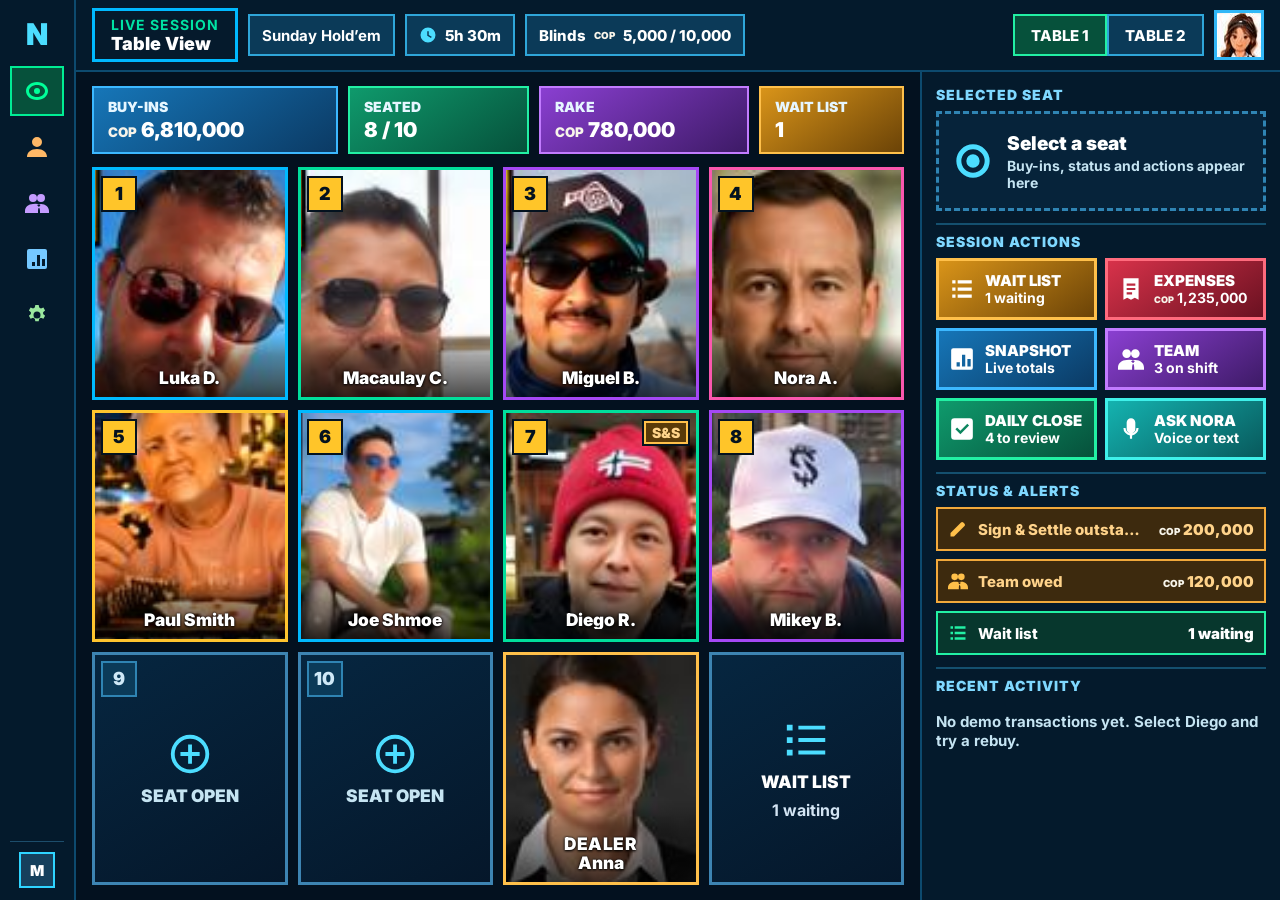
==== commit bd8be07f: "Control Center v2: portrait tiles, no amount on tiles, square seat badge, collapsible rail, structur" ====
--- a/desktop/control-center.html
+++ b/desktop/control-center.html
@@ -26,7 +26,7 @@
 .si.cur{background:#0b3a58;color:#5cf2b8}.si.cur .sm{color:#5cf2b8}.si:hover{background:#0b3a58}
 .me{margin-top:auto;display:flex;align-items:center;gap:10px;padding:10px 8px 0;border-top:1px solid #1c4d6b;font-size:15px;font-weight:800}
 .me i{width:36px;height:36px;display:grid;place-items:center;background:#16405c;border:2px solid #2fd4ff;font-style:normal;font-weight:900}
-.me span{display:block;font-size:13px;color:var(--lab);font-weight:700}
+.me span{display:block;font-size:14px;color:var(--lab);font-weight:700}
 /* header */
 .head{grid-column:2/4;display:flex;align-items:center;gap:10px;padding:0 16px;border-bottom:2px solid #0d4a6e;background:#041a2c;min-width:0}
 .ht{border:3px solid #00b9ff;padding:5px 16px;background:#051a2c;flex:none}
@@ -76,13 +76,13 @@
 .hint2{font-size:14px;font-weight:700;color:var(--lab);line-height:1.35;flex:none}
 .ptile{display:flex;gap:12px;padding:8px;border:3px solid var(--bd);background:linear-gradient(150deg,#0d4a6e,#082b43);height:clamp(140px,19vh,172px);flex:none}
 .ptile .pic{flex:0 0 auto;aspect-ratio:.9;height:100%;border:2px solid #2fd4ff;overflow:hidden;display:grid;place-items:center;background:#16405c;font-size:44px;font-weight:900}
-.ptile .pic img{width:100%;height:135%;object-fit:cover;object-position:50% 0;align-self:start}
+.ptile .pic img{width:130%;max-width:none;height:135%;margin-left:-22%;object-fit:cover;object-position:50% 0;align-self:start}
 .pinfo{display:flex;flex-direction:column;justify-content:center;gap:4px;min-width:0}
 .pinfo b{font-size:22px;font-weight:900;line-height:1.1}.pinfo .s{font-size:15px;font-weight:900}
 .pinfo .l{font-size:14px;font-weight:900;color:var(--lab);margin-top:4px}.pinfo strong{font-size:24px;font-weight:900;white-space:nowrap}
 .mini{display:flex;align-items:center;gap:12px;padding:8px;border:2px solid var(--bd);background:#0b3a58;flex:none}
 .mf{width:52px;height:52px;flex:none;border:2px solid #2fd4ff;overflow:hidden;display:grid;place-items:center;background:#16405c;font-size:22px;font-weight:900}
-.mf img{width:100%;height:135%;object-fit:cover;object-position:50% 0;align-self:start}
+.mf img{width:130%;max-width:none;height:135%;margin-left:-22%;object-fit:cover;object-position:50% 0;align-self:start}
 .mini b{display:block;font-size:18px;font-weight:900}.mini span{display:block;font-size:14px;font-weight:800;color:var(--lab);white-space:nowrap}
 .warn{display:flex;align-items:center;gap:8px;padding:8px 12px;border:2px solid var(--a);background:#3d2a0e;color:#ffd38a;font-size:15px;font-weight:900;flex:none}
 .warn .i{width:18px;height:18px}
@@ -182,16 +182,129 @@
 @media (prefers-reduced-motion:reduce){*{animation:none!important;transition:none!important}}
 @media (max-width:1380px){.demo{display:none}}
 .kpi span{overflow:hidden;text-overflow:clip}
-@media (max-width:1199px){.kpi{padding:8px 10px}.kpi span{font-size:14px}.kpi b{font-size:19px}.app{grid-template-columns:76px minmax(0,1fr) 360px}.nv span,.nv .chev,.sub,.logo,.me div{display:none!important}.nv{justify-content:center;padding:0}.logo{display:none}.pill:nth-of-type(n+3){display:none}}
+
+/* ===== v2 refinement: responsive control center ===== */
+:root{--rail:76px;--rail-w:248px}
+.hamb,.tasksbtn,.bnav,.scrim{display:none}
+/* grid: portrait tiles, always filling the canvas at a fixed ratio */
+.gridwrap{flex:1;min-height:0;container-type:size}
+.grid{--cols:4;--rows:3;--gap:10px;--r:.84;width:100%;height:100%;
+ --tw:min(calc((100cqw - (var(--cols) - 1)*var(--gap))/var(--cols)),calc((100cqh - (var(--rows) - 1)*var(--gap))/var(--rows)*var(--r)));
+ display:grid;grid-template-columns:repeat(var(--cols),var(--tw));grid-template-rows:repeat(var(--rows),calc(var(--tw)/var(--r)));justify-content:center;align-content:center;gap:var(--gap)}
+.ph img{width:132%;max-width:none;height:138%;margin-left:-24%;object-position:50% 0}
+.lab{padding:34px 8px 10px}
+.lab b{font-size:clamp(16px,1.35vw,21px);overflow:hidden;text-overflow:ellipsis}
+/* seat badge: square, inset, high contrast */
+.no{top:8px;left:8px;width:32px;height:32px;padding:0;display:grid;place-items:center;background:#ffc529;border:0;box-shadow:0 0 0 2px #04121f;color:#04121f;font-size:18px;font-weight:900;line-height:1}
+.ssf{top:8px;right:8px;box-shadow:0 0 0 2px #04121f}
+.seat.empty .no{background:#0b3a58;color:#cfe9f7;box-shadow:0 0 0 2px #2f84b3}
+/* rail: collapsed by default, overlay-expands, can be pinned */
+.app{grid-template-columns:var(--rail) minmax(0,1fr) clamp(360px,27vw,440px)}
+.app.pinned{grid-template-columns:232px minmax(0,1fr) clamp(360px,27vw,440px)}
+.side{position:relative;z-index:30;width:var(--rail);overflow:hidden;transition:width .16s ease;padding:12px 10px}
+.app.pinned .side{width:232px}
+.side:hover,.side.exp{width:var(--rail-w);overflow-y:auto;box-shadow:12px 0 28px rgba(0,0,0,.55)}
+.rail-top{display:flex;align-items:center;gap:6px;min-height:44px;margin-bottom:4px}
+.rail-top .logo{font-size:26px;letter-spacing:5px;padding:0 6px;flex:1;overflow:hidden}
+.rail-top .pbk{display:none}
+.side:hover .rail-top .pbk,.side.exp .rail-top .pbk,.app.pinned .rail-top .pbk{display:grid}
+.app.pinned .rail-top .pbk .i{transform:rotate(180deg)}
+.app:not(.pinned) .side:not(:hover):not(.exp) .nv span,.app:not(.pinned) .side:not(:hover):not(.exp) .nv .chev,.app:not(.pinned) .side:not(:hover):not(.exp) .sub,.app:not(.pinned) .side:not(:hover):not(.exp) .me div,.app:not(.pinned) .side:not(:hover):not(.exp) .logo{display:none!important}
+.app:not(.pinned) .side:not(:hover):not(.exp) .nv{justify-content:center;padding:0}
+.app:not(.pinned) .side:not(:hover):not(.exp) .me{justify-content:center;padding-left:0;padding-right:0}
+.app:not(.pinned) .side:not(:hover):not(.exp) .rail-top{justify-content:center}
+.app:not(.pinned) .side:not(:hover):not(.exp) .rail-top::before{content:'N';font-size:30px;font-weight:900;color:#4cddff;letter-spacing:0}
+.nv.on:not(.open){background:var(--gd)}
+/* right panel hierarchy */
+.panel{gap:12px;overflow-y:auto;padding:14px}
+.sec{display:flex;flex-direction:column;gap:8px;flex:none;border-top:2px solid #14506f;padding-top:8px}
+.sec:first-of-type{border-top:0;padding-top:0}
+.sec.grow{flex:1 1 auto;min-height:120px}
+.stt{font-size:14px;font-weight:900;letter-spacing:1px;color:#7fd8ff}
+.sel{display:flex;gap:12px;padding:8px;border:3px solid var(--bd);background:linear-gradient(150deg,#0d4a6e,#082b43)}
+.sel .pic{flex:0 0 auto;width:84px;height:100px;border:2px solid #2fd4ff;overflow:hidden;display:grid;place-items:center;background:#16405c;font-size:36px;font-weight:900}
+.sel .pic img{width:132%;max-width:none;height:138%;margin-left:-24%;object-fit:cover;object-position:50% 0;align-self:start}
+.sel .pinfo{gap:2px}.sel .pinfo b{font-size:22px}.sel .pinfo strong{font-size:23px}
+.selempty{display:flex;align-items:center;gap:14px;min-height:100px;padding:10px 14px;border:3px dashed #2f84b3;background:#06233a}
+.selempty .i.big{width:40px;height:40px;color:#4cddff}
+.selempty b{display:block;font-size:19px;font-weight:900}.selempty span{display:block;font-size:14px;font-weight:700;color:var(--lab);margin-top:2px}
+.acts4{display:grid;grid-template-columns:repeat(4,1fr);gap:6px}
+.acts4 .act{height:58px;gap:3px;font-size:14px;border-width:3px;padding:0;white-space:nowrap;letter-spacing:0}
+.acts4 .act .i{width:24px;height:24px}
+.qgrid{gap:8px}
+.qt{height:62px;flex-direction:row;align-items:center;justify-content:flex-start;gap:10px;padding:6px 10px}
+.qt>div{min-width:0;text-align:left}.qt b{display:block;font-size:15px;line-height:1.15}.qt span{display:block;font-size:14px;font-weight:700;overflow:hidden;text-overflow:ellipsis;white-space:nowrap}
+.qt .qi{width:26px;height:26px;flex:none}
+.al{display:flex;align-items:center;gap:10px;min-height:44px;padding:0 10px;border:2px solid;font-size:15px;font-weight:800;text-align:left;width:100%}
+.al .i{width:20px;height:20px}.al span{flex:1;min-width:0;overflow:hidden;text-overflow:ellipsis;white-space:nowrap}.al b{font-size:15px;font-weight:900;white-space:nowrap}
+.a-a{background:#3d2a0e;border-color:#f2a93b;color:#ffd38a}.a-a .i{color:#ffc04a}
+.a-g{background:#07372d;border-color:#22f0a4}.a-g .i{color:#22f0a4}
+.panel[data-view=session] .phd,.panel[data-view=player] .phd{display:none}
+/* tablet landscape / small laptop */
+@media (max-width:1199px){.kpi{padding:8px 10px}.kpi b{font-size:19px}.pill:nth-of-type(n+3){display:none}.app{grid-template-columns:var(--rail) minmax(0,1fr) 340px}.app.pinned{grid-template-columns:232px minmax(0,1fr) 340px}.qt span{font-size:14px}}
+/* tablet portrait: panel becomes a right drawer, 3x4 grid */
+@media (max-width:999px){
+ .app,.app.pinned{grid-template-columns:var(--rail) minmax(0,1fr)}
+ .head{grid-column:2}
+ .main{grid-column:2}
+ .grid{--cols:3;--rows:4}
+ .tasksbtn{display:flex;align-items:center;gap:8px;height:42px;padding:0 14px;border:2px solid #2fa6d9;background:#0b3a58;font-size:15px;font-weight:900;flex:none}
+ .tasksbtn .i{width:20px;height:20px}
+ .panel{position:fixed;right:0;top:72px;bottom:0;width:min(400px,92vw);z-index:25;transform:translateX(105%);visibility:hidden;transition:transform .18s ease,visibility 0s .18s;box-shadow:-14px 0 30px rgba(0,0,0,.5)}
+ body.sheet .panel{transform:none;visibility:visible;transition:transform .18s ease}
+ .panel[data-view=session] .phd,.panel[data-view=player] .phd{display:flex}
+ .panel[data-view=session] .pbk.x,.panel[data-view=player] .pbk.x{display:grid}
+ .tabs{margin-left:auto}
+ .pill:nth-of-type(n+2){display:none}
+}
+/* mobile: single focus area, bottom nav, drawer menu, bottom-sheet panel */
+@media (max-width:767px){
+ .app,.app.pinned{grid-template-columns:minmax(0,1fr);grid-template-rows:60px minmax(0,1fr) calc(64px + env(safe-area-inset-bottom));height:100vh;height:100dvh}
+ .head{grid-column:1;grid-row:1;padding:0 8px;gap:8px}
+ .main{grid-column:1;grid-row:2;padding:8px;gap:8px}
+ .hamb{display:grid;place-items:center;width:44px;height:44px;border:2px solid #2fa6d9;background:#0b3a58;padding:0;flex:none}
+ .hamb .i{width:24px;height:24px}
+ .ht{padding:3px 10px;border-width:2px}.ht b{font-size:14px}.ht span{font-size:16px}
+ .pill,.demo{display:none!important}
+ .ttab{padding:0 10px;height:40px;font-size:14px}
+ .tasksbtn span{display:none}.tasksbtn{width:44px;height:44px;padding:0;justify-content:center}
+ .nora{width:44px;height:44px}
+ .kpis{grid-template-columns:repeat(2,1fr);gap:6px}
+ .kpi{padding:4px 8px;flex-direction:row;align-items:baseline;justify-content:space-between;gap:6px}.kpi span{font-size:14px}.kpi b{font-size:clamp(15px,4.3vw,19px)}
+ .kpi.k1 b small,.kpi b small{font-size:65%}
+ .grid{--gap:6px;--r:.82}
+ .lab{padding:26px 4px 6px}.lab b{font-size:15px}
+ .no{top:5px;left:5px;width:26px;height:26px;font-size:16px}.ssf{top:5px;right:5px;font-size:14px;padding:0 4px}
+ .side{position:fixed;left:0;top:0;bottom:0;width:284px;transform:translateX(-105%);transition:transform .18s ease;z-index:60;overflow-y:auto}
+ .app.drawer .side{transform:none;box-shadow:14px 0 34px rgba(0,0,0,.6)}
+ .app.drawer .scrim{display:block;position:fixed;inset:0;background:rgba(0,0,0,.55);z-index:55}
+ .side .nv span,.side .nv .chev,.side .sub,.side .me div,.side .logo{display:revert!important}
+ .app:not(.pinned) .side:not(:hover):not(.exp) .nv span,.app:not(.pinned) .side:not(:hover):not(.exp) .nv .chev,.app:not(.pinned) .side:not(:hover):not(.exp) .me div,.app:not(.pinned) .side:not(:hover):not(.exp) .logo{display:revert!important}
+ .app:not(.pinned) .side:not(:hover):not(.exp) .nv{justify-content:flex-start;padding:0 12px}
+ .app:not(.pinned) .side:not(:hover):not(.exp) .rail-top::before{content:none}
+ .nv.open+.sub{display:flex!important}
+ .rail-top .pbk{display:none!important}
+ .bnav{display:grid;grid-column:1;grid-row:3;grid-template-columns:repeat(5,1fr);background:#041a2c;border-top:2px solid #0d4a6e;padding-bottom:env(safe-area-inset-bottom)}
+ .bt{display:flex;flex-direction:column;align-items:center;justify-content:center;gap:3px;border:0;background:none;font-size:11.5px;font-weight:800;color:#cfe3f1}
+ .bt .i{width:26px;height:26px}
+ .bt:nth-child(1) .i{color:#2de5be}.bt:nth-child(2) .i{color:#ffb866}.bt:nth-child(3) .i{color:#c59cff}.bt:nth-child(4) .i{color:#75c8ff}.bt:nth-child(5) .i{color:#9be79e}
+ .bt.on{background:var(--gd);box-shadow:inset 0 3px 0 #00ed94}
+ .panel{left:0;right:0;top:auto;bottom:calc(64px + env(safe-area-inset-bottom));width:auto;height:min(80dvh,660px);transform:translateY(calc(100% + 90px));visibility:hidden;border-left:0;border-top:3px solid #00baff;box-shadow:0 -14px 30px rgba(0,0,0,.55)}
+ body.sheet .panel{transform:none;visibility:visible}
+ .acts4 .act,.qt{min-height:56px}
+ .toast{bottom:90px}
+}
+@media (max-width:359px){.seat.wait .hint{display:none}.seat.empty .i.huge{margin-top:16px}.kpi{flex-direction:column;align-items:flex-start;gap:0}.ht{display:none}.ttab{padding:0 8px}.head{gap:6px}.bt span{font-size:11.5px}}
+@media (max-height:760px) and (min-width:1000px){.sel .pic{width:70px;height:84px}.qt{height:54px}.acts4 .act{height:52px}.al{min-height:38px}}
 </style></head><body>
 <div class="app">
-<aside class="side"><div class="logo">NORA</div><div class="nvw"><button class="nv on open"><svg class="i ni" viewBox="0 0 24 24"><path fill-rule="evenodd" d="M12 3C5.9 3 1 7 1 12s4.9 9 11 9 11-4 11-9-4.9-9-11-9Zm0 3c4.5 0 8 2.7 8 6s-3.5 6-8 6-8-2.7-8-6 3.5-6 8-6Zm0 3a3 3 0 1 0 0 6 3 3 0 0 0 0-6Z"/></svg><span>Live Session</span><svg class="i chev" viewBox="0 0 24 24"><path fill-rule="evenodd" d="M8.6 18.6 10 20l8-8-8-8-1.4 1.4 6.6 6.6Z"/></svg></button><div class="sub"><button class="si" data-go="table"><svg class="i sm" viewBox="0 0 24 24"><path fill-rule="evenodd" d="M12 3C5.9 3 1 7 1 12s4.9 9 11 9 11-4 11-9-4.9-9-11-9Zm0 3c4.5 0 8 2.7 8 6s-3.5 6-8 6-8-2.7-8-6 3.5-6 8-6Zm0 3a3 3 0 1 0 0 6 3 3 0 0 0 0-6Z"/></svg>Live Tables</button><button class="si" data-go="wait"><svg class="i sm" viewBox="0 0 24 24"><path fill-rule="evenodd" d="M3 4h3v3H3zm5 0h13v3H8zM3 10.5h3v3H3zm5 0h13v3H8zM3 17h3v3H3zm5 0h13v3H8z"/></svg>Wait List</button><button class="si" data-go="expense"><svg class="i sm" viewBox="0 0 24 24"><path fill-rule="evenodd" d="M5 2h14v20l-3.5-2-3.5 2-3.5-2L5 22V2Zm3 5v2h8V7H8Zm0 4v2h8v-2H8Zm0 4v2h5v-2H8Z"/></svg>Expenses</button><button class="si" data-go="snapshot"><svg class="i sm" viewBox="0 0 24 24"><path fill-rule="evenodd" d="M4 2h16a2 2 0 0 1 2 2v16a2 2 0 0 1-2 2H4a2 2 0 0 1-2-2V4a2 2 0 0 1 2-2Zm3 13v4h3v-4H7Zm5-7v11h3V8h-3Zm5 4v7h3v-7h-3Z"/></svg>Snapshot</button><button class="si" data-go="close"><svg class="i sm" viewBox="0 0 24 24"><path fill-rule="evenodd" d="M5 2h14a3 3 0 0 1 3 3v14a3 3 0 0 1-3 3H5a3 3 0 0 1-3-3V5a3 3 0 0 1 3-3Zm5.5 14.8 8-8-1.6-1.6-6.4 6.4-3-3-1.6 1.6 4.6 4.6Z"/></svg>Daily Close</button><button class="si" data-go="team"><svg class="i sm" viewBox="0 0 24 24"><path fill-rule="evenodd" d="M8 11a4 4 0 1 0 0-8 4 4 0 0 0 0 8Zm8 0a4 4 0 1 0 0-8 4 4 0 0 0 0 8ZM8 13c-4.5 0-8 3-8 7v2h13v-2c0-2.5 1-4.5 2.5-6A12 12 0 0 0 8 13Zm8 0c-1.5 0-2.8.3-4 1 2 1.5 3 3.5 3 6v2h9v-2c0-4-3.5-7-8-7Z"/></svg>Team on shift</button></div></div><div class="nvw"><button class="nv"><svg class="i ni" viewBox="0 0 24 24"><path fill-rule="evenodd" d="M12 12a5 5 0 1 0 0-10 5 5 0 0 0 0 10ZM12 14c-6 0-10 3.2-10 8h20c0-4.8-4-8-10-8Z"/></svg><span>Players</span><svg class="i chev" viewBox="0 0 24 24"><path fill-rule="evenodd" d="M8.6 18.6 10 20l8-8-8-8-1.4 1.4 6.6 6.6Z"/></svg></button><div class="sub"><button class="si" data-go="toast:Opens Players workspace (not in this demo)"><svg class="i sm" viewBox="0 0 24 24"><path fill-rule="evenodd" d="M10 2a8 8 0 0 1 6.3 12.9l5.4 5.4-1.4 1.4-5.4-5.4A8 8 0 1 1 10 2Zm0 3a5 5 0 1 0 0 10 5 5 0 0 0 0-10Z"/></svg>Find Player</button><button class="si" data-go="toast:Opens Players workspace (not in this demo)"><svg class="i sm" viewBox="0 0 24 24"><path fill-rule="evenodd" d="M12 2a10 10 0 1 1 0 20 10 10 0 0 1 0-20Zm-1 5v4H7v2h4v4h2v-4h4v-2h-4V7Z"/></svg>Add Player</button><button class="si" data-go="toast:Opens Scheduled Games (not in this demo)"><svg class="i sm" viewBox="0 0 24 24"><path fill-rule="evenodd" d="M7 2h2v2h6V2h2v2h3v18H4V4h3Zm-1 8v10h12V10Z"/></svg>Scheduled Games</button></div></div><div class="nvw"><button class="nv"><svg class="i ni" viewBox="0 0 24 24"><path fill-rule="evenodd" d="M8 11a4 4 0 1 0 0-8 4 4 0 0 0 0 8Zm8 0a4 4 0 1 0 0-8 4 4 0 0 0 0 8ZM8 13c-4.5 0-8 3-8 7v2h13v-2c0-2.5 1-4.5 2.5-6A12 12 0 0 0 8 13Zm8 0c-1.5 0-2.8.3-4 1 2 1.5 3 3.5 3 6v2h9v-2c0-4-3.5-7-8-7Z"/></svg><span>Team</span><svg class="i chev" viewBox="0 0 24 24"><path fill-rule="evenodd" d="M8.6 18.6 10 20l8-8-8-8-1.4 1.4 6.6 6.6Z"/></svg></button><div class="sub"><button class="si" data-go="team"><svg class="i sm" viewBox="0 0 24 24"><path fill-rule="evenodd" d="M8 11a4 4 0 1 0 0-8 4 4 0 0 0 0 8Zm8 0a4 4 0 1 0 0-8 4 4 0 0 0 0 8ZM8 13c-4.5 0-8 3-8 7v2h13v-2c0-2.5 1-4.5 2.5-6A12 12 0 0 0 8 13Zm8 0c-1.5 0-2.8.3-4 1 2 1.5 3 3.5 3 6v2h9v-2c0-4-3.5-7-8-7Z"/></svg>Team on Shift</button><button class="si" data-go="tip"><svg class="i sm" viewBox="0 0 24 24"><path fill-rule="evenodd" d="M12 2a10 10 0 1 1 0 20 10 10 0 0 1 0-20Zm1 4h-2v1.1A3 3 0 0 0 11.5 13h1a1 1 0 0 1 0 2H9v2h2v1h2v-1.1A3 3 0 0 0 12.5 11h-1a1 1 0 0 1 0-2H15V7h-2Z"/></svg>Chip Tips</button><button class="si" data-go="toast:Opens Team workspace (not in this demo)"><svg class="i sm" viewBox="0 0 24 24"><path fill-rule="evenodd" d="M2 5h20v14H2Zm0 3v3h20V8ZM5 14v2h5v-2Z"/></svg>Payments</button></div></div><div class="nvw"><button class="nv"><svg class="i ni" viewBox="0 0 24 24"><path fill-rule="evenodd" d="M4 2h16a2 2 0 0 1 2 2v16a2 2 0 0 1-2 2H4a2 2 0 0 1-2-2V4a2 2 0 0 1 2-2Zm3 13v4h3v-4H7Zm5-7v11h3V8h-3Zm5 4v7h3v-7h-3Z"/></svg><span>Reporting</span><svg class="i chev" viewBox="0 0 24 24"><path fill-rule="evenodd" d="M8.6 18.6 10 20l8-8-8-8-1.4 1.4 6.6 6.6Z"/></svg></button><div class="sub"><button class="si" data-go="toast:Opens Reporting (not in this demo)"><svg class="i sm" viewBox="0 0 24 24"><path fill-rule="evenodd" d="M4 2h16a2 2 0 0 1 2 2v16a2 2 0 0 1-2 2H4a2 2 0 0 1-2-2V4a2 2 0 0 1 2-2Zm3 13v4h3v-4H7Zm5-7v11h3V8h-3Zm5 4v7h3v-7h-3Z"/></svg>Reports Home</button><button class="si" data-go="toast:Opens Reporting (not in this demo)"><svg class="i sm" viewBox="0 0 24 24"><path fill-rule="evenodd" d="M11 3h2v10l3.5-3.5 1.4 1.4L12 16.8l-5.9-5.9 1.4-1.4L11 13ZM4 19h16v2H4Z"/></svg>Export</button></div></div><div class="nvw"><button class="nv"><svg class="i ni" viewBox="0 0 24 24"><path fill-rule="evenodd" d="M10.3 2h3.4l.5 2.6c.6.2 1.2.5 1.7.9l2.5-.9 1.7 2.9-2 1.7c.1.6.1 1.3 0 1.9l2 1.7-1.7 2.9-2.5-.9c-.5.4-1.1.7-1.7.9l-.5 2.6h-3.4l-.5-2.6c-.6-.2-1.2-.5-1.7-.9l-2.5.9-1.7-2.9 2-1.7a6 6 0 0 1 0-1.9l-2-1.7L5.6 4.6l2.5.9c.5-.4 1.1-.7 1.7-.9ZM12 8.5a3.5 3.5 0 1 0 0 7 3.5 3.5 0 0 0 0-7Z"/></svg><span>Settings</span><svg class="i chev" viewBox="0 0 24 24"><path fill-rule="evenodd" d="M8.6 18.6 10 20l8-8-8-8-1.4 1.4 6.6 6.6Z"/></svg></button><div class="sub"><button class="si" data-go="toast:Opens Settings (not in this demo)"><svg class="i sm" viewBox="0 0 24 24"><path fill-rule="evenodd" d="M7 6h10a5 5 0 0 1 0 10l-2-2H9l-2 2A5 5 0 0 1 7 6Zm0 3v1.5H5.5v1H7V13h1v-1.5h1.5v-1H8V9Z"/></svg>Game Rules</button><button class="si" data-go="toast:Opens Settings (not in this demo)"><svg class="i sm" viewBox="0 0 24 24"><path fill-rule="evenodd" d="M2 5h20v14H2Zm0 3v3h20V8ZM5 14v2h5v-2Z"/></svg>Accounts</button></div></div><div class="me"><i>M</i><div>Mike<span>Owner</span></div></div></aside>
+<aside class="side"><div class="nvw"><button class="nv on open"><svg class="i ni" viewBox="0 0 24 24"><path fill-rule="evenodd" d="M12 3C5.9 3 1 7 1 12s4.9 9 11 9 11-4 11-9-4.9-9-11-9Zm0 3c4.5 0 8 2.7 8 6s-3.5 6-8 6-8-2.7-8-6 3.5-6 8-6Zm0 3a3 3 0 1 0 0 6 3 3 0 0 0 0-6Z"/></svg><span>Live Session</span><svg class="i chev" viewBox="0 0 24 24"><path fill-rule="evenodd" d="M8.6 18.6 10 20l8-8-8-8-1.4 1.4 6.6 6.6Z"/></svg></button><div class="sub"><button class="si" data-go="table"><svg class="i sm" viewBox="0 0 24 24"><path fill-rule="evenodd" d="M12 3C5.9 3 1 7 1 12s4.9 9 11 9 11-4 11-9-4.9-9-11-9Zm0 3c4.5 0 8 2.7 8 6s-3.5 6-8 6-8-2.7-8-6 3.5-6 8-6Zm0 3a3 3 0 1 0 0 6 3 3 0 0 0 0-6Z"/></svg>Live Tables</button><button class="si" data-go="wait"><svg class="i sm" viewBox="0 0 24 24"><path fill-rule="evenodd" d="M3 4h3v3H3zm5 0h13v3H8zM3 10.5h3v3H3zm5 0h13v3H8zM3 17h3v3H3zm5 0h13v3H8z"/></svg>Wait List</button><button class="si" data-go="expense"><svg class="i sm" viewBox="0 0 24 24"><path fill-rule="evenodd" d="M5 2h14v20l-3.5-2-3.5 2-3.5-2L5 22V2Zm3 5v2h8V7H8Zm0 4v2h8v-2H8Zm0 4v2h5v-2H8Z"/></svg>Expenses</button><button class="si" data-go="snapshot"><svg class="i sm" viewBox="0 0 24 24"><path fill-rule="evenodd" d="M4 2h16a2 2 0 0 1 2 2v16a2 2 0 0 1-2 2H4a2 2 0 0 1-2-2V4a2 2 0 0 1 2-2Zm3 13v4h3v-4H7Zm5-7v11h3V8h-3Zm5 4v7h3v-7h-3Z"/></svg>Snapshot</button><button class="si" data-go="close"><svg class="i sm" viewBox="0 0 24 24"><path fill-rule="evenodd" d="M5 2h14a3 3 0 0 1 3 3v14a3 3 0 0 1-3 3H5a3 3 0 0 1-3-3V5a3 3 0 0 1 3-3Zm5.5 14.8 8-8-1.6-1.6-6.4 6.4-3-3-1.6 1.6 4.6 4.6Z"/></svg>Daily Close</button><button class="si" data-go="team"><svg class="i sm" viewBox="0 0 24 24"><path fill-rule="evenodd" d="M8 11a4 4 0 1 0 0-8 4 4 0 0 0 0 8Zm8 0a4 4 0 1 0 0-8 4 4 0 0 0 0 8ZM8 13c-4.5 0-8 3-8 7v2h13v-2c0-2.5 1-4.5 2.5-6A12 12 0 0 0 8 13Zm8 0c-1.5 0-2.8.3-4 1 2 1.5 3 3.5 3 6v2h9v-2c0-4-3.5-7-8-7Z"/></svg>Team on shift</button></div></div><div class="nvw"><button class="nv"><svg class="i ni" viewBox="0 0 24 24"><path fill-rule="evenodd" d="M12 12a5 5 0 1 0 0-10 5 5 0 0 0 0 10ZM12 14c-6 0-10 3.2-10 8h20c0-4.8-4-8-10-8Z"/></svg><span>Players</span><svg class="i chev" viewBox="0 0 24 24"><path fill-rule="evenodd" d="M8.6 18.6 10 20l8-8-8-8-1.4 1.4 6.6 6.6Z"/></svg></button><div class="sub"><button class="si" data-go="toast:Opens Players workspace (not in this demo)"><svg class="i sm" viewBox="0 0 24 24"><path fill-rule="evenodd" d="M10 2a8 8 0 0 1 6.3 12.9l5.4 5.4-1.4 1.4-5.4-5.4A8 8 0 1 1 10 2Zm0 3a5 5 0 1 0 0 10 5 5 0 0 0 0-10Z"/></svg>Find Player</button><button class="si" data-go="toast:Opens Players workspace (not in this demo)"><svg class="i sm" viewBox="0 0 24 24"><path fill-rule="evenodd" d="M12 2a10 10 0 1 1 0 20 10 10 0 0 1 0-20Zm-1 5v4H7v2h4v4h2v-4h4v-2h-4V7Z"/></svg>Add Player</button><button class="si" data-go="toast:Opens Scheduled Games (not in this demo)"><svg class="i sm" viewBox="0 0 24 24"><path fill-rule="evenodd" d="M7 2h2v2h6V2h2v2h3v18H4V4h3Zm-1 8v10h12V10Z"/></svg>Scheduled Games</button></div></div><div class="nvw"><button class="nv"><svg class="i ni" viewBox="0 0 24 24"><path fill-rule="evenodd" d="M8 11a4 4 0 1 0 0-8 4 4 0 0 0 0 8Zm8 0a4 4 0 1 0 0-8 4 4 0 0 0 0 8ZM8 13c-4.5 0-8 3-8 7v2h13v-2c0-2.5 1-4.5 2.5-6A12 12 0 0 0 8 13Zm8 0c-1.5 0-2.8.3-4 1 2 1.5 3 3.5 3 6v2h9v-2c0-4-3.5-7-8-7Z"/></svg><span>Team</span><svg class="i chev" viewBox="0 0 24 24"><path fill-rule="evenodd" d="M8.6 18.6 10 20l8-8-8-8-1.4 1.4 6.6 6.6Z"/></svg></button><div class="sub"><button class="si" data-go="team"><svg class="i sm" viewBox="0 0 24 24"><path fill-rule="evenodd" d="M8 11a4 4 0 1 0 0-8 4 4 0 0 0 0 8Zm8 0a4 4 0 1 0 0-8 4 4 0 0 0 0 8ZM8 13c-4.5 0-8 3-8 7v2h13v-2c0-2.5 1-4.5 2.5-6A12 12 0 0 0 8 13Zm8 0c-1.5 0-2.8.3-4 1 2 1.5 3 3.5 3 6v2h9v-2c0-4-3.5-7-8-7Z"/></svg>Team on Shift</button><button class="si" data-go="tip"><svg class="i sm" viewBox="0 0 24 24"><path fill-rule="evenodd" d="M12 2a10 10 0 1 1 0 20 10 10 0 0 1 0-20Zm1 4h-2v1.1A3 3 0 0 0 11.5 13h1a1 1 0 0 1 0 2H9v2h2v1h2v-1.1A3 3 0 0 0 12.5 11h-1a1 1 0 0 1 0-2H15V7h-2Z"/></svg>Chip Tips</button><button class="si" data-go="toast:Opens Team workspace (not in this demo)"><svg class="i sm" viewBox="0 0 24 24"><path fill-rule="evenodd" d="M2 5h20v14H2Zm0 3v3h20V8ZM5 14v2h5v-2Z"/></svg>Payments</button></div></div><div class="nvw"><button class="nv"><svg class="i ni" viewBox="0 0 24 24"><path fill-rule="evenodd" d="M4 2h16a2 2 0 0 1 2 2v16a2 2 0 0 1-2 2H4a2 2 0 0 1-2-2V4a2 2 0 0 1 2-2Zm3 13v4h3v-4H7Zm5-7v11h3V8h-3Zm5 4v7h3v-7h-3Z"/></svg><span>Reporting</span><svg class="i chev" viewBox="0 0 24 24"><path fill-rule="evenodd" d="M8.6 18.6 10 20l8-8-8-8-1.4 1.4 6.6 6.6Z"/></svg></button><div class="sub"><button class="si" data-go="toast:Opens Reporting (not in this demo)"><svg class="i sm" viewBox="0 0 24 24"><path fill-rule="evenodd" d="M4 2h16a2 2 0 0 1 2 2v16a2 2 0 0 1-2 2H4a2 2 0 0 1-2-2V4a2 2 0 0 1 2-2Zm3 13v4h3v-4H7Zm5-7v11h3V8h-3Zm5 4v7h3v-7h-3Z"/></svg>Reports Home</button><button class="si" data-go="toast:Opens Reporting (not in this demo)"><svg class="i sm" viewBox="0 0 24 24"><path fill-rule="evenodd" d="M11 3h2v10l3.5-3.5 1.4 1.4L12 16.8l-5.9-5.9 1.4-1.4L11 13ZM4 19h16v2H4Z"/></svg>Export</button></div></div><div class="nvw"><button class="nv"><svg class="i ni" viewBox="0 0 24 24"><path fill-rule="evenodd" d="M10.3 2h3.4l.5 2.6c.6.2 1.2.5 1.7.9l2.5-.9 1.7 2.9-2 1.7c.1.6.1 1.3 0 1.9l2 1.7-1.7 2.9-2.5-.9c-.5.4-1.1.7-1.7.9l-.5 2.6h-3.4l-.5-2.6c-.6-.2-1.2-.5-1.7-.9l-2.5.9-1.7-2.9 2-1.7a6 6 0 0 1 0-1.9l-2-1.7L5.6 4.6l2.5.9c.5-.4 1.1-.7 1.7-.9ZM12 8.5a3.5 3.5 0 1 0 0 7 3.5 3.5 0 0 0 0-7Z"/></svg><span>Settings</span><svg class="i chev" viewBox="0 0 24 24"><path fill-rule="evenodd" d="M8.6 18.6 10 20l8-8-8-8-1.4 1.4 6.6 6.6Z"/></svg></button><div class="sub"><button class="si" data-go="toast:Opens Settings (not in this demo)"><svg class="i sm" viewBox="0 0 24 24"><path fill-rule="evenodd" d="M7 6h10a5 5 0 0 1 0 10l-2-2H9l-2 2A5 5 0 0 1 7 6Zm0 3v1.5H5.5v1H7V13h1v-1.5h1.5v-1H8V9Z"/></svg>Game Rules</button><button class="si" data-go="toast:Opens Settings (not in this demo)"><svg class="i sm" viewBox="0 0 24 24"><path fill-rule="evenodd" d="M2 5h20v14H2Zm0 3v3h20V8ZM5 14v2h5v-2Z"/></svg>Accounts</button></div></div><div class="me"><i>M</i><div>Mike<span>Owner</span></div></div></aside>
 <header class="head"><div class="ht"><b>LIVE SESSION</b><span>Table View</span></div>
 <div class="pill"><b>Sunday Hold’em</b></div><div class="pill"><svg class="i pi" viewBox="0 0 24 24"><path fill-rule="evenodd" d="M12 2a10 10 0 1 1 0 20 10 10 0 0 1 0-20Zm-1 5v6l5 3 1-1.7-4-2.4V7Z"/></svg>5h 30m</div><div class="pill">Blinds <small>COP</small> 5,000 / 10,000</div>
 <div class="demo">DEMO DATA · NOTHING IS POSTED</div>
 <div class="tabs"><button class="ttab on" data-t="1">TABLE 1</button><button class="ttab" data-t="2">TABLE 2</button></div>
 <button class="nora" data-go="nora" title="Ask Nora"><img src="[data-uri]" alt="Nora"></button></header>
-<main class="main"><div class="kpis" id="kpis"></div><div class="grid" id="grid"></div></main>
+<main class="main"><div class="kpis" id="kpis"></div><div class="gridwrap"><div class="grid" id="grid"></div></div></main>
 <aside class="panel" id="panel"></aside>
 </div><div class="toast" id="toast"></div>
 <script>window.__P={"Luka D.": "[data-uri]", "Macaulay C.": "[data-uri]", "Miguel B.": "[data-uri]", "Nora A.": "[data-uri]", "Paul Smith": "[data-uri]", "Joe Shmoe": "[data-uri]", "Diego R.": "[data-uri]", "Mikey B.": "[data-uri]", "Anna": "[data-uri]", "Nora": "[data-uri]", "Costa": "[data-uri]", "Rafa": "[data-uri]", "Moshe": "[data-uri]"};window.__F={"Tables": "M12 3C5.9 3 1 7 1 12s4.9 9 11 9 11-4 11-9-4.9-9-11-9Zm0 3c4.5 0 8 2.7 8 6s-3.5 6-8 6-8-2.7-8-6 3.5-6 8-6Zm0 3a3 3 0 1 0 0 6 3 3 0 0 0 0-6Z", "Players": "M12 12a5 5 0 1 0 0-10 5 5 0 0 0 0 10ZM12 14c-6 0-10 3.2-10 8h20c0-4.8-4-8-10-8Z", "Team": "M8 11a4 4 0 1 0 0-8 4 4 0 0 0 0 8Zm8 0a4 4 0 1 0 0-8 4 4 0 0 0 0 8ZM8 13c-4.5 0-8 3-8 7v2h13v-2c0-2.5 1-4.5 2.5-6A12 12 0 0 0 8 13Zm8 0c-1.5 0-2.8.3-4 1 2 1.5 3 3.5 3 6v2h9v-2c0-4-3.5-7-8-7Z", "Reporting": "M4 2h16a2 2 0 0 1 2 2v16a2 2 0 0 1-2 2H4a2 2 0 0 1-2-2V4a2 2 0 0 1 2-2Zm3 13v4h3v-4H7Zm5-7v11h3V8h-3Zm5 4v7h3v-7h-3Z", "Settings": "M10.3 2h3.4l.5 2.6c.6.2 1.2.5 1.7.9l2.5-.9 1.7 2.9-2 1.7c.1.6.1 1.3 0 1.9l2 1.7-1.7 2.9-2.5-.9c-.5.4-1.1.7-1.7.9l-.5 2.6h-3.4l-.5-2.6c-.6-.2-1.2-.5-1.7-.9l-2.5.9-1.7-2.9 2-1.7a6 6 0 0 1 0-1.9l-2-1.7L5.6 4.6l2.5.9c.5-.4 1.1-.7 1.7-.9ZM12 8.5a3.5 3.5 0 1 0 0 7 3.5 3.5 0 0 0 0-7Z", "seat": "M6 3h12v9H6zM4 13h16v3H4zM6 16h2v5H6zm10 0h2v5h-2z", "receipt": "M5 2h14v20l-3.5-2-3.5 2-3.5-2L5 22V2Zm3 5v2h8V7H8Zm0 4v2h8v-2H8Zm0 4v2h5v-2H8Z", "box": "M3 7l9-5 9 5v10l-9 5-9-5Zm9 2.3 6.6-3.6L12 2.3 5.4 5.7Z", "pen": "M3 21v-4.2L15.6 4.2a2 2 0 0 1 2.8 0l1.4 1.4a2 2 0 0 1 0 2.8L7.2 21Z", "mic": "M12 2a4 4 0 0 1 4 4v6a4 4 0 0 1-8 0V6a4 4 0 0 1 4-4Zm-7 9h2a5 5 0 0 0 10 0h2a7 7 0 0 1-6 6.9V21h-2v-3.1A7 7 0 0 1 5 11Z", "search": "M10 2a8 8 0 0 1 6.3 12.9l5.4 5.4-1.4 1.4-5.4-5.4A8 8 0 1 1 10 2Zm0 3a5 5 0 1 0 0 10 5 5 0 0 0 0-10Z", "cal": "M7 2h2v2h6V2h2v2h3v18H4V4h3Zm-1 8v10h12V10Z", "coin": "M12 2a10 10 0 1 1 0 20 10 10 0 0 1 0-20Zm1 4h-2v1.1A3 3 0 0 0 11.5 13h1a1 1 0 0 1 0 2H9v2h2v1h2v-1.1A3 3 0 0 0 12.5 11h-1a1 1 0 0 1 0-2H15V7h-2Z", "card": "M2 5h20v14H2Zm0 3v3h20V8ZM5 14v2h5v-2Z", "user": "M12 12a5 5 0 1 0 0-10 5 5 0 0 0 0 10ZM12 14c-6 0-10 3.2-10 8h20c0-4.8-4-8-10-8Z", "game": "M7 6h10a5 5 0 0 1 0 10l-2-2H9l-2 2A5 5 0 0 1 7 6Zm0 3v1.5H5.5v1H7V13h1v-1.5h1.5v-1H8V9Z", "list": "M3 4h3v3H3zm5 0h13v3H8zM3 10.5h3v3H3zm5 0h13v3H8zM3 17h3v3H3zm5 0h13v3H8z", "glass": "M5 2h14l-1.6 18.2A2 2 0 0 1 15.4 22H8.6a2 2 0 0 1-2-1.8ZM7.2 7h9.6l.3-3H6.9Z", "chart": "M4 2h16a2 2 0 0 1 2 2v16a2 2 0 0 1-2 2H4a2 2 0 0 1-2-2V4a2 2 0 0 1 2-2Zm3 13v4h3v-4H7Zm5-7v11h3V8h-3Zm5 4v7h3v-7h-3Z", "check": "M5 2h14a3 3 0 0 1 3 3v14a3 3 0 0 1-3 3H5a3 3 0 0 1-3-3V5a3 3 0 0 1 3-3Zm5.5 14.8 8-8-1.6-1.6-6.4 6.4-3-3-1.6 1.6 4.6 4.6Z", "plus": "M12 2a10 10 0 1 1 0 20 10 10 0 0 1 0-20Zm-1 5v4H7v2h4v4h2v-4h4v-2h-4V7Z", "mail": "M2 5h20v14H2Zm2.4 2L12 12.3 19.6 7Z", "clock": "M12 2a10 10 0 1 1 0 20 10 10 0 0 1 0-20Zm-1 5v6l5 3 1-1.7-4-2.4V7Z", "lock": "M7 10V7a5 5 0 0 1 10 0v3h2v12H5V10Zm2 0h6V7a3 3 0 0 0-6 0Z", "down": "M11 3h2v10l3.5-3.5 1.4 1.4L12 16.8l-5.9-5.9 1.4-1.4L11 13ZM4 19h16v2H4Z", "icon": "Settings", "label": "Settings", "home": "60:0", "team": "M8 11a4 4 0 1 0 0-8 4 4 0 0 0 0 8Zm8 0a4 4 0 1 0 0-8 4 4 0 0 0 0 8ZM8 13c-4.5 0-8 3-8 7v2h13v-2c0-2.5 1-4.5 2.5-6A12 12 0 0 0 8 13Zm8 0c-1.5 0-2.8.3-4 1 2 1.5 3 3.5 3 6v2h9v-2c0-4-3.5-7-8-7Z", "plusc": "M12 2a10 10 0 1 1 0 20 10 10 0 0 1 0-20Zm0 2a8 8 0 1 0 0 16 8 8 0 0 0 0-16Zm1 3v4h4v2h-4v4h-2v-4H7v-2h4V7Z", "wl": "M2 4h3v3H2Zm6 .5h14v2H8ZM2 10.5h3v3H2Zm6 .5h14v2H8ZM2 17h3v3H2Zm6 .5h14v2H8Z", "chevl": "M15.4 5.4 14 4l-8 8 8 8 1.4-1.4L8.8 12Z", "chevr": "M8.6 18.6 10 20l8-8-8-8-1.4 1.4 6.6 6.6Z", "x": "M6.4 5 12 10.6 17.6 5 19 6.4 13.4 12l5.6 5.6-1.4 1.4-5.6-5.6L6.4 19 5 17.6 10.6 12 5 6.4Z", "chip": "M12 2a10 10 0 1 1 0 20 10 10 0 0 1 0-20Zm-1 2.1A8 8 0 0 0 5.3 7.4l1.8 1A6 6 0 0 1 11 6.1Zm2 0v2a6 6 0 0 1 3.9 2.3l1.8-1A8 8 0 0 0 13 4.1ZM12 9a3 3 0 1 0 0 6 3 3 0 0 0 0-6Zm-7.5.6A8 8 0 0 0 4 12c0 .8.1 1.6.4 2.4l1.8-1A6 6 0 0 1 6.3 10.6Zm15 0-1.8 1a6 6 0 0 1 .1 2.8l1.8 1c.3-.8.4-1.6.4-2.4s-.1-1.6-.5-2.4Zm-12.4 6-1.8 1A8 8 0 0 0 11 19.9v-2a6 6 0 0 1-3.9-2.3Zm9.8 0A6 6 0 0 1 13 17.9v2a8 8 0 0 0 5.7-3.3Z", "out": "M3 3h10v4h-2V5H5v14h6v-2h2v4H3Zm14.6 4.4L22.2 12l-4.6 4.6-1.4-1.4 2.2-2.2H9v-2h9.4l-2.2-2.2Z", "swap": "M7 3 2 8l5 5V9h11V7H7Zm10 8v4H6v2h11v4l5-5Z", "doc": "M5 2h9l5 5v15H5Zm8 1.5V8h4.5ZM8 12v2h8v-2Zm0 4v2h8v-2Z", "warn": "M12 2 1 21h22Zm-1 7h2v6h-2Zm0 8h2v2h-2Z", "checkc": "M12 2a10 10 0 1 1 0 20 10 10 0 0 1 0-20Zm4.3 6.3L10.5 14 7.7 11.3l-1.4 1.4 4.2 4.2 7.2-7.2Z", "target": "M12 2a10 10 0 1 1 0 20 10 10 0 0 1 0-20Zm0 3a7 7 0 1 0 0 14 7 7 0 0 0 0-14Zm0 3a4 4 0 1 1 0 8 4 4 0 0 1 0-8Z", "ask": "M3 3h18v14H8l-5 4Zm8 3a3 3 0 0 0-3 3h2a1 1 0 1 1 1.5.9c-.9.5-1.5 1.2-1.5 2.1v.5h2V12c0-.2.2-.4.5-.6A3 3 0 0 0 11 6Zm-1 7.5v2h2v-2Z", "bolt": "M13 1 3 14h7l-1 9 10-13h-7Z", "send": "M2 21 23 12 2 3v7l15 2-15 2Z"};</script>
@@ -204,13 +317,13 @@
 var ref=100;
 var S={table:1,sel:null,panel:'session',draft:{},log:[],expenses:1235000,fb:430000,rake:{1:450000,2:330000},cashouts:0,
  wait:[{name:'Uri',ini:'U'}],
- staff:[{name:'Anna',role:'Dealer · Table 1',photo:'Anna',tips:15000,owed:50000},{name:'Carlos',role:'Dealer · Table 2',tips:10000,owed:120000},{name:'Mia',role:'Service',tips:5000,owed:0}],
+ staff:[{name:'Anna',role:'Dealer · Table 1',photo:'Anna',tips:15000,owed:50000},{name:'Costa',role:'Dealer · Table 2',photo:'Costa',tips:10000,owed:120000},{name:'Alex',role:'Cashier',tips:5000,owed:0}],
  seats:{1:{},2:{}}};
 function mk(t,n,name,photo,buy,start,ss){S.seats[t][n]={name:name,photo:photo,buy:buy,start:start,ss:ss||0,hist:[[start,'Initial buy-in',buy]]};}
 mk(1,1,'Luka D.','Luka D.',500000,'7:02 PM');mk(1,2,'Macaulay C.','Macaulay C.',480000,'7:05 PM');mk(1,3,'Miguel B.','Miguel B.',520000,'7:06 PM');mk(1,4,'Nora A.','Nora A.',500000,'7:10 PM');
 mk(1,5,'Paul Smith','Paul Smith',610000,'7:12 PM');mk(1,6,'Joe Shmoe','Joe Shmoe',475000,'7:15 PM');mk(1,7,'Diego Restrepo','Diego R.',450000,'7:04 PM',150000);mk(1,8,'Mikey B.','Mikey B.',525000,'7:20 PM');
 mk(2,1,'Rafa','Rafa',600000,'7:30 PM');mk(2,2,'Costa','Costa',500000,'7:32 PM');mk(2,3,'Moshe','Moshe',700000,'7:35 PM');mk(2,4,'Sofia Alvarez',null,500000,'7:40 PM');mk(2,5,'Sam',null,450000,'7:44 PM');
-var DEALER={1:{name:'Anna',photo:'Anna'},2:{name:'Carlos',photo:null}};
+var DEALER={1:{name:'Anna',photo:'Anna'},2:{name:'Costa',photo:'Costa'}};
 function short(n){var p=n.split(' ');return p.length>1&&n.length>11?p[0]+' '+p[1][0]+'.':n;}
 function ini(n){return n.split(' ').map(function(x){return x[0];}).join('').slice(0,2).toUpperCase();}
 function buyTotal(){var t=0;[1,2].forEach(function(k){for(var s in S.seats[k])t+=S.seats[k][s].buy;});return t;}
@@ -221,13 +334,13 @@
 
 /* ---------- center ---------- */
 function renderKpis(){
- $('#kpis').innerHTML='<div class="kpi k1"><span>TOTAL BUY-INS</span><b>'+cop(buyTotal())+'</b></div><div class="kpi k2"><span>SEATED</span><b>'+seated(S.table)+' / 10</b></div><div class="kpi k3"><span>RAKE</span><b>'+cop(S.rake[1]+S.rake[2])+'</b></div><button class="kpi k4" data-go="wait"><span>WAIT LIST</span><b>'+S.wait.length+'</b></button>';}
+ $('#kpis').innerHTML='<div class="kpi k1"><span>BUY-INS</span><b>'+cop(buyTotal())+'</b></div><div class="kpi k2"><span>SEATED</span><b>'+seated(S.table)+' / 10</b></div><div class="kpi k3"><span>RAKE</span><b>'+cop(S.rake[1]+S.rake[2])+'</b></div><button class="kpi k4" data-go="wait"><span>WAIT LIST</span><b>'+S.wait.length+'</b></button>';}
 function renderGrid(){
  var t=S.table,h='',tones=['b','g','p','m','a','b','g','p','m','a'];
  for(var n=1;n<=10;n++){var p=S.seats[t][n];
-  if(!p){h+='<button class="seat empty'+(S.panel==='move'&&S.draft.toT==t&&S.draft.toS==n?' target':'')+'" data-seat="'+n+'"><span class="no">'+n+'</span>'+ic('plusc','i huge')+'<b>SEAT OPEN</b></button>';continue;}
+  if(!p){h+='<button class="seat empty'+(S.panel==='move'&&S.draft.toT==t&&S.draft.toS==n?' target':'')+'" data-seat="'+n+'" aria-label="Seat '+n+' open"><span class="no">'+n+'</span>'+ic('plusc','i huge')+'<b>SEAT OPEN</b></button>';continue;}
   var sel=S.sel&&S.sel.t==t&&S.sel.s==n;
-  h+='<button class="seat t-'+tones[n-1]+(sel?' sel':'')+'" data-seat="'+n+'"><span class="no">'+n+'</span>'+(p.photo?'<span class="ph"><img src="'+P[p.photo]+'" alt=""></span>':'<span class="ph ini">'+ini(p.name)+'</span>')+'<span class="lab"><b>'+esc(short(p.name))+'</b><strong>'+fmt(p.buy)+'</strong></span>'+(p.ss?'<span class="ssf" title="Sign & Settle outstanding">S&amp;S</span>':'')+'</button>';}
+  h+='<button class="seat t-'+tones[n-1]+(sel?' sel':'')+'" data-seat="'+n+'"><span class="no">'+n+'</span>'+(p.photo?'<span class="ph"><img src="'+P[p.photo]+'" alt=""></span>':'<span class="ph ini">'+ini(p.name)+'</span>')+'<span class="lab"><b>'+esc(short(p.name))+'</b></span>'+(p.ss?'<span class="ssf" title="Sign & Settle outstanding">S&amp;S</span>':'')+'</button>';}
  var d=DEALER[t];
  h+='<button class="seat dealer" data-go="team">'+(d.photo?'<span class="ph"><img src="'+P[d.photo]+'" alt=""></span>':'<span class="ph ini">'+ini(d.name)+'</span>')+'<span class="lab"><b class="dl">DEALER</b><b>'+d.name+'</b></span></button>';
  h+='<button class="seat wait" data-go="wait">'+ic('wl','i huge')+'<b>WAIT LIST</b><span class="hint">'+S.wait.length+' waiting</span></button>';
@@ -244,15 +357,20 @@
 function cur(){return S.sel?S.seats[S.sel.t][S.sel.s]:null;}
 var ACC=[['Cashbox','Cashbox'],['Nequi','Nequi'],['Bancolombia','Bancolombia']];
 
+
+function home(){var p=cur(),lg=S.log.slice(-4).reverse(),ssTot=200000;
+ var selH=p?'<div class="sel">'+face(p.photo,p.name,'pic')+'<div class="pinfo"><b>'+esc(p.name)+'</b><span class="s">TABLE '+S.sel.t+' · SEAT '+S.sel.s+'</span><span class="l">TOTAL BUY-INS</span><strong>'+cop(p.buy)+'</strong></div></div>'+(p.ss?'<div class="warn">'+ic('pen','i')+'Owes '+cop(p.ss)+' Sign &amp; Settle</div>':'')+'<div class="acts4"><button class="act a1" data-go="rebuy">'+ic('chip','i')+'REBUY</button><button class="act a2" data-go="cashout">'+ic('out','i')+'CASH-OUT</button><button class="act a3" data-go="move">'+ic('swap','i')+'MOVE</button><button class="act a4" data-go="details">'+ic('doc','i')+'DETAILS</button></div>'
+  :'<div class="selempty">'+ic('target','i big')+'<div><b>Select a seat</b><span>Buy-ins, status and actions appear here</span></div></div>';
+ var tiles=[['wait','list','WAIT LIST',S.wait.length+' waiting','a'],['expense','receipt','EXPENSES',cop(S.expenses),'r'],['snapshot','chart','SNAPSHOT','Live totals','b'],['team','team','TEAM','3 on shift','p'],['close','check','DAILY CLOSE','4 to review','g'],['nora','mic','ASK NORA','Voice or text','t']];
+ var al=[['a','pen','Sign &amp; Settle outstanding',cop(ssTot),'snapshot'],['a','team','Team owed',cop(120000),'team'],['g','list','Wait list',S.wait.length+' waiting','wait']];
+ return head('CONTROL CENTER · TABLE '+S.table)+
+ '<section class="sec"><div class="stt">SELECTED SEAT</div>'+selH+'</section>'+
+ '<section class="sec"><div class="stt">SESSION ACTIONS</div><div class="qgrid">'+tiles.map(function(q){return '<button class="qt q'+q[4]+'" data-go="'+q[0]+'">'+ic(q[1],'i qi')+'<div><b>'+q[2]+'</b><span>'+q[3]+'</span></div></button>';}).join('')+'</div></section>'+
+ '<section class="sec"><div class="stt">STATUS &amp; ALERTS</div>'+al.map(function(x){return '<button class="al a-'+x[0]+'" data-go="'+x[4]+'">'+ic(x[1],'i')+'<span>'+x[2]+'</span><b>'+x[3]+'</b></button>';}).join('')+'</section>'+
+ '<section class="sec grow"><div class="stt">RECENT ACTIVITY</div>'+(lg.length?lg.map(function(l){return row(l[0]+' · '+l[1],l[2]);}).join(''):'<div class="empty">No demo transactions yet. Select Diego and try a rebuy.</div>')+'</section>';}
 var V={
- session:function(){var lg=S.log.slice(-3).reverse();
-  return head('SESSION · TABLE '+S.table)+'<div class="hint2">Select a player on the table, or choose a session task.</div><div class="qgrid">'+
-  [['wait','list','WAIT LIST',S.wait.length+' waiting','a'],['expense','receipt','EXPENSES',cop(S.expenses),'r'],['snapshot','chart','SNAPSHOT','Net · Rake · Buy-ins','b'],['team','team','TEAM','3 on shift','p'],['close','check','DAILY CLOSE','4 need action','g'],['nora','mic','ASK NORA','Voice or text','t']].map(function(q){return '<button class="qt q'+q[4]+'" data-go="'+q[0]+'">'+ic(q[1],'i qi')+'<b>'+q[2]+'</b><span>'+q[3]+'</span></button>';}).join('')+'</div>'+
-  '<div class="card grow"><div class="ct">RECENT ACTIVITY</div>'+(lg.length?lg.map(function(l){return row(l[0]+' · '+l[1],l[2]);}).join(''):'<div class="empty">No demo transactions yet. Try a rebuy on Diego.</div>')+'</div>';},
- player:function(){var p=cur();if(!p)return V.session();
-  return head('SELECTED PLAYER')+ptile(p,S.sel.s)+(p.ss?'<div class="warn">'+ic('pen','i')+'Owes '+cop(p.ss)+' Sign &amp; Settle</div>':'')+
-  '<div class="acts"><button class="act wide a1" data-go="rebuy">'+ic('chip','i')+'REBUY</button><button class="act wide a2" data-go="cashout">'+ic('out','i')+'CASH-OUT</button><button class="act a3" data-go="move">'+ic('swap','i')+'MOVE</button><button class="act a4" data-go="details">'+ic('doc','i')+'DETAILS</button></div>'+
-  '<div class="card grow"><div class="ct">'+esc(short(p.name)).toUpperCase()+' · TONIGHT</div>'+p.hist.slice(-3).map(function(h){return row(h[0]+' · '+h[1],cop(h[2]));}).join('')+row('Seated since',p.start)+'</div>';},
+ session:function(){return home();},
+ player:function(){return home();},
  details:function(){var p=cur();return head('PLAYER DETAILS','player')+mini(p)+'<div class="card grow"><div class="ct">TONIGHT</div>'+p.hist.map(function(h){return row(h[0]+' · '+h[1],cop(h[2]));}).join('')+row('Total buy-ins',cop(p.buy))+row('Sign &amp; Settle',p.ss?cop(p.ss):'None',p.ss?'neg':'')+'</div><div class="card"><div class="ct">LIFETIME</div>'+row('Sessions','14')+row('Lifetime win / loss',cop(2150000),'pos')+'</div>'+foot('BACK','player','PLAYER PROFILE','toast:Full profile opens in Players (not in this demo)','sec2');},
  rebuy:function(){var p=cur(),d=S.draft;if(d.kind!=='rebuy')S.draft=d={kind:'rebuy',amt:1000000,acc:'Cashbox'};
   return head('REBUY','player')+mini(p)+'<div class="card grow"><div class="ct">AMOUNT</div>'+chips('amt',[[500000,'500K'],[1000000,'1M'],[2000000,'2M']],d.amt)+'<label class="fld"><span>COP</span><input id="amt" inputmode="numeric" value="'+fmt(d.amt)+'"></label><div class="ct">PAYMENT ACCOUNT</div>'+chips('acc',ACC,d.acc)+row('Total buy-ins after','<span id="after">'+cop(p.buy+d.amt)+'</span>')+'</div>'+foot('CANCEL','player','REVIEW','review');},
@@ -320,7 +438,7 @@
 function readDraft(){var d=S.draft,v=function(id){var e=document.getElementById(id);return e?e.value:null;},num=function(x){return parseInt(String(x).replace(/[^\d]/g,''),10)||0;};
  if(v('amt')!==null)d.amt=num(v('amt'));if(v('chips')!==null)d.chips=num(v('chips'));if(v('eamt')!==null)d.amt=num(v('eamt'));if(v('tamt')!==null)d.amt=num(v('tamt'));if(v('desc')!==null)d.desc=v('desc');var c=document.getElementById('ssc');if(c)d.ssCollect=c.checked;}
 function toast(t){var e=$('#toast');e.textContent=t;e.classList.add('on');clearTimeout(e._t);e._t=setTimeout(function(){e.classList.remove('on');},2400);}
-function render(){renderKpis();renderGrid();$('#panel').innerHTML=(V[S.panel]||V.session)();$('#panel').dataset.view=S.panel;var th=document.getElementById('thread');if(th)th.scrollTop=th.scrollHeight;
+function render0(){renderKpis();renderGrid();$('#panel').innerHTML=(V[S.panel]||V.session)();$('#panel').dataset.view=S.panel;var th=document.getElementById('thread');if(th)th.scrollTop=th.scrollHeight;
  document.querySelectorAll('.si').forEach(function(s){s.classList.toggle('cur',s.dataset.go===S.panel||(s.dataset.go==='table'&&['session','player'].indexOf(S.panel)>=0));});}
 function go(g){if(!g)return;
  if(g.indexOf('toast:')===0){toast(g.slice(6));return;}
@@ -354,6 +472,33 @@
  if((e.target.id==='chips'||e.target.id==='ssc')&&S.panel==='cashout'){var pos=e.target.selectionStart;readDraft();render();var i=document.getElementById('chips');if(i&&e.target.id==='chips'){i.focus();i.value=fmt(S.draft.chips);}}});
 document.addEventListener('change',function(e){if(e.target.id==='ssc'){readDraft();render();}});
 document.addEventListener('keydown',function(e){if(e.key==='Enter'&&e.target.id==='nin'){e.preventDefault();go('nsend');}if(e.key==='Escape'){go('session');}});
+
+function render(){render0();syncUI();}
+var UI={pinned:false,drawer:false,tasks:false};
+try{UI.pinned=localStorage.getItem('nora.cc.pin')==='1';}catch(e){}
+function syncUI(){var app=document.querySelector('.app');app.classList.toggle('pinned',UI.pinned);app.classList.toggle('drawer',UI.drawer);
+ document.body.classList.toggle('sheet',S.panel!=='session'&&S.panel!=='player'||UI.tasks||(S.panel==='player'));
+ var pb=document.getElementById('railPin');if(pb)pb.setAttribute('aria-pressed',UI.pinned?'true':'false');}
+(function initUI(){
+ var side=document.querySelector('.side');
+ document.querySelectorAll('.nv').forEach(function(n){var sp=n.querySelector('span');if(sp)n.title=sp.textContent;});
+ side.insertAdjacentHTML('afterbegin','<div class="rail-top"><div class="logo">NORA</div><button class="pbk" id="railPin" data-rail="pin" aria-label="Pin navigation open" title="Pin navigation open">'+ic('chevr','i')+'</button></div>');
+ document.querySelector('.head').insertAdjacentHTML('afterbegin','<button class="hamb" data-drawer="1" aria-label="Menu">'+'<svg class="i" viewBox="0 0 24 24"><path d="M3 5h18v3H3zm0 5.5h18v3H3zM3 16h18v3H3z"/></svg></button>');
+ var nora=document.querySelector('.nora');nora.insertAdjacentHTML('beforebegin','<button class="tasksbtn" data-tasks="1" aria-label="Session tasks">'+ic('list','i')+'<span>TASKS</span></button>');
+ var tabs=[['Tables','toast:Live tables · current screen'],['Players','toast:Opens Players workspace (not in this demo)'],['Team','team'],['Reporting','toast:Opens Reporting (not in this demo)'],['Settings','toast:Opens Settings (not in this demo)']];
+ var app=document.querySelector('.app');
+ app.insertAdjacentHTML('beforeend','<nav class="bnav" aria-label="Main">'+tabs.map(function(t,i){return '<button class="bt'+(i===0?' on':'')+'" data-go="'+t[1]+'">'+ic(t[0],'i')+'<span>'+t[0]+'</span></button>';}).join('')+'</nav><div class="scrim" data-drawer="0"></div>');
+ side.addEventListener('mouseleave',function(){side.classList.remove('exp');});
+ document.addEventListener('click',function(e){
+  var r=e.target.closest('[data-rail]');if(r){UI.pinned=!UI.pinned;try{localStorage.setItem('nora.cc.pin',UI.pinned?'1':'0');}catch(x){}syncUI();return;}
+  var d=e.target.closest('[data-drawer]');if(d){UI.drawer=d.dataset.drawer==='1'?!UI.drawer:false;syncUI();return;}
+  var t=e.target.closest('[data-tasks]');if(t){UI.tasks=!UI.tasks;S.panel='session';render();return;}
+  var nv=e.target.closest('.nv');if(nv&&!UI.pinned&&window.innerWidth>=768){side.classList.add('exp');}
+  else if(!e.target.closest('.side')){side.classList.remove('exp');}
+  if(e.target.closest('.si,.bt')&&UI.drawer){UI.drawer=false;syncUI();}
+  if(e.target.closest('[data-go="session"]')){UI.tasks=false;}
+ },true);
+})();
 render();
 })();
 </script></body></html>
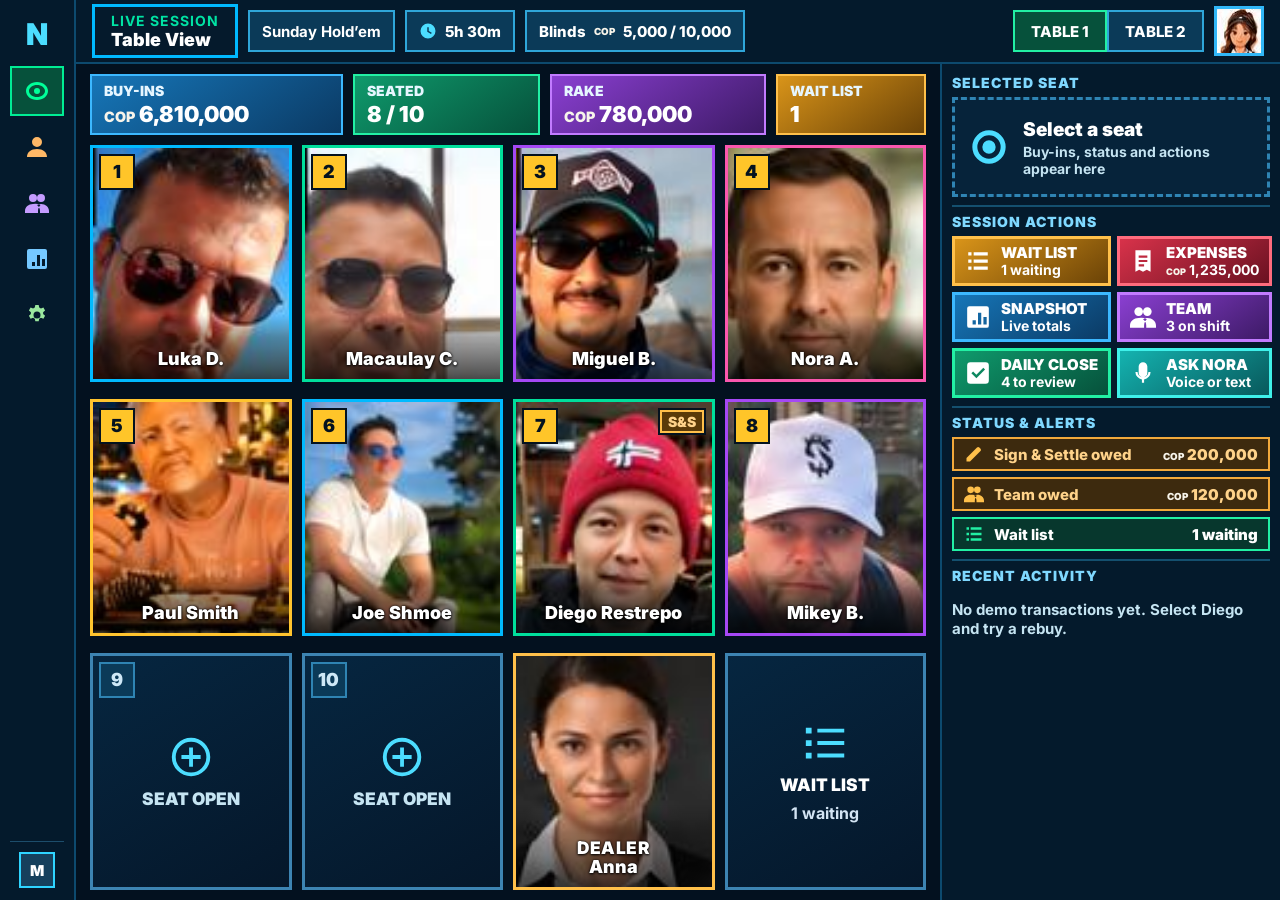
==== commit 79a61213: "Control Center: grid fills full width, flexible tiles, full player names, compact right panel, no sc" ====
--- a/desktop/control-center.html
+++ b/desktop/control-center.html
@@ -188,19 +188,20 @@
 .hamb,.tasksbtn,.bnav,.scrim{display:none}
 /* grid: portrait tiles, always filling the canvas at a fixed ratio */
 .gridwrap{flex:1;min-height:0;container-type:size}
-.grid{--cols:4;--rows:3;--gap:10px;--r:.84;width:100%;height:100%;
- --tw:min(calc((100cqw - (var(--cols) - 1)*var(--gap))/var(--cols)),calc((100cqh - (var(--rows) - 1)*var(--gap))/var(--rows)*var(--r)));
- display:grid;grid-template-columns:repeat(var(--cols),var(--tw));grid-template-rows:repeat(var(--rows),calc(var(--tw)/var(--r)));justify-content:center;align-content:center;gap:var(--gap)}
-.ph img{width:132%;max-width:none;height:138%;margin-left:-24%;object-position:50% 0}
+.grid{--cols:4;--rows:3;--gap:10px;--rmax:1.2;--rmin:.85;width:100%;height:100%;
+ --w:calc((100cqw - (var(--cols) - 1)*var(--gap))/var(--cols));--h:calc((100cqh - (var(--rows) - 1)*var(--gap))/var(--rows));
+ --tw:min(var(--w),calc(var(--h)*var(--rmax)));--th:min(var(--h),calc(var(--tw)/var(--rmin)));
+ display:grid;grid-template-columns:repeat(var(--cols),var(--tw));grid-template-rows:repeat(var(--rows),var(--th));justify-content:space-between;align-content:space-between;gap:var(--gap)}
+.ph img{width:140%;max-width:none;height:138%;margin-left:-30%;object-fit:cover;object-position:50% 0}
 .lab{padding:34px 8px 10px}
-.lab b{font-size:clamp(16px,1.35vw,21px);overflow:hidden;text-overflow:ellipsis}
+.lab b{font-size:clamp(17px,1.4vw,23px);white-space:normal;overflow:visible;text-overflow:clip;line-height:1.1;overflow-wrap:anywhere}
 /* seat badge: square, inset, high contrast */
 .no{top:8px;left:8px;width:32px;height:32px;padding:0;display:grid;place-items:center;background:#ffc529;border:0;box-shadow:0 0 0 2px #04121f;color:#04121f;font-size:18px;font-weight:900;line-height:1}
 .ssf{top:8px;right:8px;box-shadow:0 0 0 2px #04121f}
 .seat.empty .no{background:#0b3a58;color:#cfe9f7;box-shadow:0 0 0 2px #2f84b3}
 /* rail: collapsed by default, overlay-expands, can be pinned */
-.app{grid-template-columns:var(--rail) minmax(0,1fr) clamp(360px,27vw,440px)}
-.app.pinned{grid-template-columns:232px minmax(0,1fr) clamp(360px,27vw,440px)}
+.app{grid-template-columns:var(--rail) minmax(0,1fr) clamp(340px,24vw,440px)}
+.app.pinned{grid-template-columns:232px minmax(0,1fr) clamp(340px,24vw,440px)}
 .side{position:relative;z-index:30;width:var(--rail);overflow:hidden;transition:width .16s ease;padding:12px 10px}
 .app.pinned .side{width:232px}
 .side:hover,.side.exp{width:var(--rail-w);overflow-y:auto;box-shadow:12px 0 28px rgba(0,0,0,.55)}
@@ -233,7 +234,7 @@
 .acts4 .act .i{width:24px;height:24px}
 .qgrid{gap:8px}
 .qt{height:62px;flex-direction:row;align-items:center;justify-content:flex-start;gap:10px;padding:6px 10px}
-.qt>div{min-width:0;text-align:left}.qt b{display:block;font-size:15px;line-height:1.15}.qt span{display:block;font-size:14px;font-weight:700;overflow:hidden;text-overflow:ellipsis;white-space:nowrap}
+.qt>div{min-width:0;text-align:left}.qt b{display:block;font-size:15px;line-height:1.15;white-space:nowrap}.qt span{display:block;font-size:14px;font-weight:700;overflow:hidden;text-overflow:ellipsis;white-space:nowrap}
 .qt .qi{width:26px;height:26px;flex:none}
 .al{display:flex;align-items:center;gap:10px;min-height:44px;padding:0 10px;border:2px solid;font-size:15px;font-weight:800;text-align:left;width:100%}
 .al .i{width:20px;height:20px}.al span{flex:1;min-width:0;overflow:hidden;text-overflow:ellipsis;white-space:nowrap}.al b{font-size:15px;font-weight:900;white-space:nowrap}
@@ -295,6 +296,8 @@
  .toast{bottom:90px}
 }
 @media (max-width:359px){.seat.wait .hint{display:none}.seat.empty .i.huge{margin-top:16px}.kpi{flex-direction:column;align-items:flex-start;gap:0}.ht{display:none}.ttab{padding:0 8px}.head{gap:6px}.bt span{font-size:11.5px}}
+@media (max-height:940px) and (min-width:1000px){.app{grid-template-rows:64px minmax(0,1fr)}.main{padding:10px 14px;gap:10px}.kpi{padding:6px 12px}.kpi b{font-size:22px}.panel{padding:10px;gap:8px}.sel .pic{width:64px;height:78px}.sel{padding:6px}.sel .pinfo b{font-size:20px}.sel .pinfo strong{font-size:20px}.qt{height:50px}.qgrid{gap:6px}.acts4 .act{height:50px}.al{min-height:34px}.sec{gap:6px;padding-top:6px}.warn{padding:5px 10px}}
+@media (max-height:800px) and (min-width:1000px){.sec.grow{min-height:56px}.row{min-height:30px}.empty{padding:4px 0}}
 @media (max-height:760px) and (min-width:1000px){.sel .pic{width:70px;height:84px}.qt{height:54px}.acts4 .act{height:52px}.al{min-height:38px}}
 </style></head><body>
 <div class="app">
@@ -340,7 +343,7 @@
  for(var n=1;n<=10;n++){var p=S.seats[t][n];
   if(!p){h+='<button class="seat empty'+(S.panel==='move'&&S.draft.toT==t&&S.draft.toS==n?' target':'')+'" data-seat="'+n+'" aria-label="Seat '+n+' open"><span class="no">'+n+'</span>'+ic('plusc','i huge')+'<b>SEAT OPEN</b></button>';continue;}
   var sel=S.sel&&S.sel.t==t&&S.sel.s==n;
-  h+='<button class="seat t-'+tones[n-1]+(sel?' sel':'')+'" data-seat="'+n+'"><span class="no">'+n+'</span>'+(p.photo?'<span class="ph"><img src="'+P[p.photo]+'" alt=""></span>':'<span class="ph ini">'+ini(p.name)+'</span>')+'<span class="lab"><b>'+esc(short(p.name))+'</b></span>'+(p.ss?'<span class="ssf" title="Sign & Settle outstanding">S&amp;S</span>':'')+'</button>';}
+  h+='<button class="seat t-'+tones[n-1]+(sel?' sel':'')+'" data-seat="'+n+'"><span class="no">'+n+'</span>'+(p.photo?'<span class="ph"><img src="'+P[p.photo]+'" alt=""></span>':'<span class="ph ini">'+ini(p.name)+'</span>')+'<span class="lab"><b>'+esc(p.name)+'</b></span>'+(p.ss?'<span class="ssf" title="Sign & Settle outstanding">S&amp;S</span>':'')+'</button>';}
  var d=DEALER[t];
  h+='<button class="seat dealer" data-go="team">'+(d.photo?'<span class="ph"><img src="'+P[d.photo]+'" alt=""></span>':'<span class="ph ini">'+ini(d.name)+'</span>')+'<span class="lab"><b class="dl">DEALER</b><b>'+d.name+'</b></span></button>';
  h+='<button class="seat wait" data-go="wait">'+ic('wl','i huge')+'<b>WAIT LIST</b><span class="hint">'+S.wait.length+' waiting</span></button>';
@@ -362,7 +365,7 @@
  var selH=p?'<div class="sel">'+face(p.photo,p.name,'pic')+'<div class="pinfo"><b>'+esc(p.name)+'</b><span class="s">TABLE '+S.sel.t+' · SEAT '+S.sel.s+'</span><span class="l">TOTAL BUY-INS</span><strong>'+cop(p.buy)+'</strong></div></div>'+(p.ss?'<div class="warn">'+ic('pen','i')+'Owes '+cop(p.ss)+' Sign &amp; Settle</div>':'')+'<div class="acts4"><button class="act a1" data-go="rebuy">'+ic('chip','i')+'REBUY</button><button class="act a2" data-go="cashout">'+ic('out','i')+'CASH-OUT</button><button class="act a3" data-go="move">'+ic('swap','i')+'MOVE</button><button class="act a4" data-go="details">'+ic('doc','i')+'DETAILS</button></div>'
   :'<div class="selempty">'+ic('target','i big')+'<div><b>Select a seat</b><span>Buy-ins, status and actions appear here</span></div></div>';
  var tiles=[['wait','list','WAIT LIST',S.wait.length+' waiting','a'],['expense','receipt','EXPENSES',cop(S.expenses),'r'],['snapshot','chart','SNAPSHOT','Live totals','b'],['team','team','TEAM','3 on shift','p'],['close','check','DAILY CLOSE','4 to review','g'],['nora','mic','ASK NORA','Voice or text','t']];
- var al=[['a','pen','Sign &amp; Settle outstanding',cop(ssTot),'snapshot'],['a','team','Team owed',cop(120000),'team'],['g','list','Wait list',S.wait.length+' waiting','wait']];
+ var al=[['a','pen','Sign &amp; Settle owed',cop(ssTot),'snapshot'],['a','team','Team owed',cop(120000),'team'],['g','list','Wait list',S.wait.length+' waiting','wait']];
  return head('CONTROL CENTER · TABLE '+S.table)+
  '<section class="sec"><div class="stt">SELECTED SEAT</div>'+selH+'</section>'+
  '<section class="sec"><div class="stt">SESSION ACTIONS</div><div class="qgrid">'+tiles.map(function(q){return '<button class="qt q'+q[4]+'" data-go="'+q[0]+'">'+ic(q[1],'i qi')+'<div><b>'+q[2]+'</b><span>'+q[3]+'</span></div></button>';}).join('')+'</div></section>'+
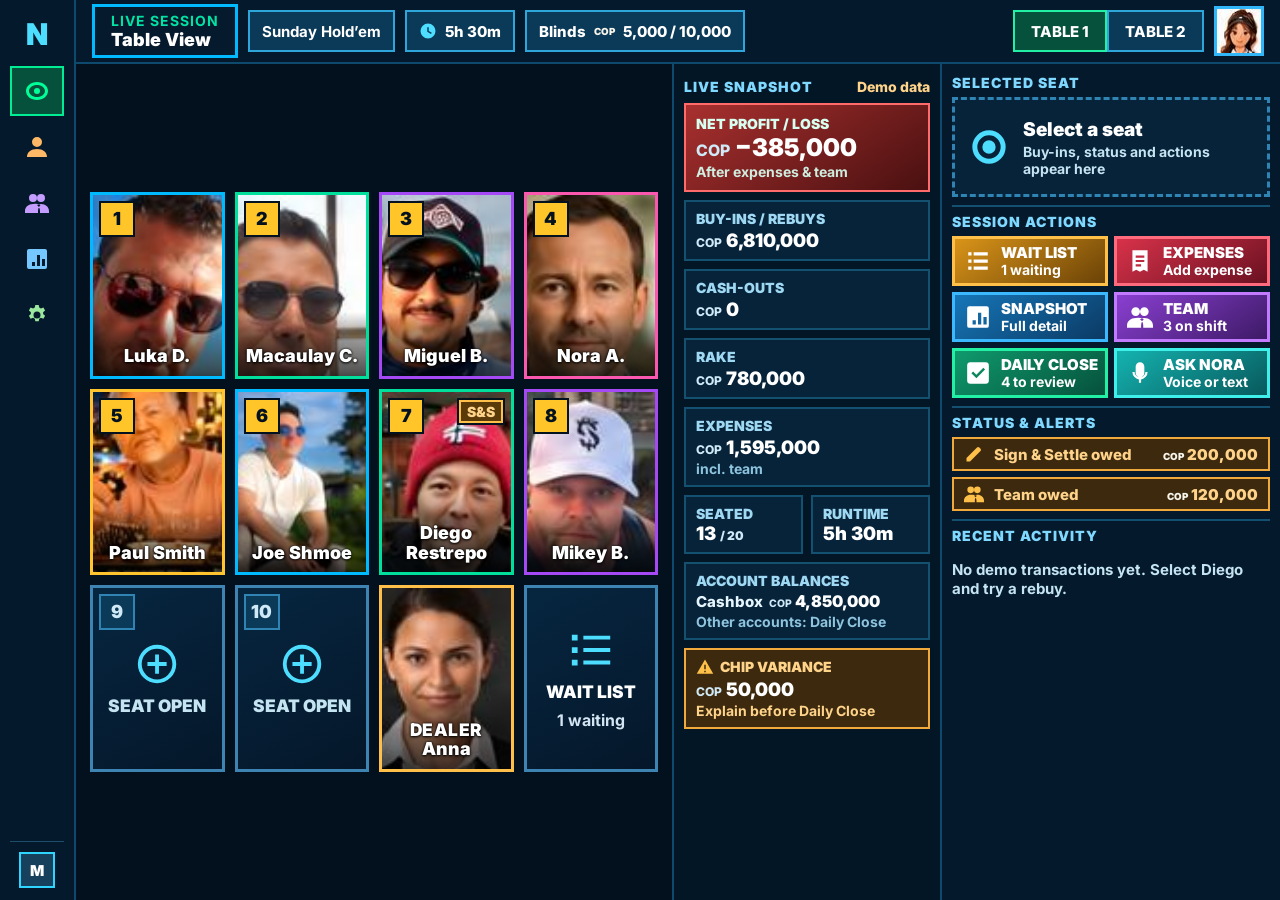
==== commit fa70c273: "Control Center v3: always-visible Live Snapshot column, KPI strip consolidated on desktop, tiles not" ====
--- a/desktop/control-center.html
+++ b/desktop/control-center.html
@@ -299,6 +299,38 @@
 @media (max-height:940px) and (min-width:1000px){.app{grid-template-rows:64px minmax(0,1fr)}.main{padding:10px 14px;gap:10px}.kpi{padding:6px 12px}.kpi b{font-size:22px}.panel{padding:10px;gap:8px}.sel .pic{width:64px;height:78px}.sel{padding:6px}.sel .pinfo b{font-size:20px}.sel .pinfo strong{font-size:20px}.qt{height:50px}.qgrid{gap:6px}.acts4 .act{height:50px}.al{min-height:34px}.sec{gap:6px;padding-top:6px}.warn{padding:5px 10px}}
 @media (max-height:800px) and (min-width:1000px){.sec.grow{min-height:56px}.row{min-height:30px}.empty{padding:4px 0}}
 @media (max-height:760px) and (min-width:1000px){.sel .pic{width:70px;height:84px}.qt{height:54px}.acts4 .act{height:52px}.al{min-height:38px}}
+
+/* ===== v3: always-visible Live Snapshot column (desktop) ===== */
+.snap{display:none}
+@media (min-width:1280px){
+ .app{grid-template-columns:var(--rail) minmax(0,1fr) clamp(268px,18vw,330px) clamp(340px,22vw,420px)}
+ .app.pinned{grid-template-columns:232px minmax(0,1fr) clamp(268px,18vw,330px) clamp(340px,22vw,420px)}
+ .head{grid-column:2/-1}
+ .kpis{display:none}
+ .main{padding:14px}
+ .grid{--rmin:.72;align-content:center}
+ .qgrid{grid-template-columns:repeat(2,minmax(0,1fr))}
+ .snap{display:flex;flex-direction:column;gap:8px;min-height:0;min-width:0;padding:14px 0 14px 0;border-left:2px solid #0d4a6e;background:#031626;overflow:hidden}
+ .snap>*{margin:0 10px}
+ .snh{display:flex;align-items:baseline;justify-content:space-between;flex:none}
+ .snh b{font-size:14px;font-weight:900;letter-spacing:1px;color:#7fd8ff}.snh span{font-size:14px;font-weight:800;color:#ffd38a}
+ .sm{display:flex;flex-direction:column;gap:2px;text-align:left;padding:8px 10px;border:2px solid #14506f;background:#06233a;min-width:0;flex:none;color:#fff}
+ .sm:hover{border-color:#fff}
+ .sm span{display:flex;align-items:center;gap:6px;font-size:14px;font-weight:900;color:#9fd8f2;white-space:nowrap}
+ .sm span .i{width:18px;height:18px;flex:none}
+ .sm b{font-size:clamp(18px,1.45vw,24px);font-weight:900;white-space:nowrap}.sm b small{font-size:65%;font-weight:800;color:#cfe9f7}
+ .sm em{font-style:normal;font-size:14px;font-weight:700;color:#8fc4de;white-space:nowrap;overflow:hidden;text-overflow:ellipsis}
+ .sm.net{background:linear-gradient(145deg,#0f9a6c,#06513b);border-color:var(--g);padding:10px}
+ .sm.net span{color:#d6fff0}.sm.net b{font-size:clamp(22px,1.9vw,30px)}.sm.net em{color:#d6fff0}
+ .sm.net.neg{background:linear-gradient(145deg,#a8302f,#4a1010);border-color:#ff6a6a}
+ .snq{display:grid;grid-template-columns:1fr;gap:8px;flex:none}
+ .sn2{display:grid;grid-template-columns:1fr 1fr;gap:8px;flex:none}
+ .sx{border:2px solid #14506f;background:#06233a;padding:8px 10px;min-width:0}
+ .sx span{display:block;font-size:14px;font-weight:900;color:#9fd8f2}.sx b{font-size:clamp(18px,1.45vw,24px);font-weight:900;white-space:nowrap}.sx small{font-size:65%;color:#cfe9f7}
+ .sm.acc .ar{display:flex;justify-content:space-between;align-items:baseline;gap:6px}.sm.acc .ar i{font-style:normal;font-size:15px;font-weight:800;color:#e6f6ff}.sm.acc .ar b{font-size:clamp(16px,1.2vw,20px)}
+ .sm.var{background:#3d2a0e;border-color:#f2a93b}.sm.var span{color:#ffd38a}.sm.var span .i{color:#ffc04a}.sm.var em{color:#ffd38a}
+}
+@media (min-width:1280px) and (max-height:800px){.sm{padding:6px 10px}.sm.net{padding:8px 10px}.snap{gap:6px;padding:10px 0}.snq,.sn2{gap:6px}}
 </style></head><body>
 <div class="app">
 <aside class="side"><div class="nvw"><button class="nv on open"><svg class="i ni" viewBox="0 0 24 24"><path fill-rule="evenodd" d="M12 3C5.9 3 1 7 1 12s4.9 9 11 9 11-4 11-9-4.9-9-11-9Zm0 3c4.5 0 8 2.7 8 6s-3.5 6-8 6-8-2.7-8-6 3.5-6 8-6Zm0 3a3 3 0 1 0 0 6 3 3 0 0 0 0-6Z"/></svg><span>Live Session</span><svg class="i chev" viewBox="0 0 24 24"><path fill-rule="evenodd" d="M8.6 18.6 10 20l8-8-8-8-1.4 1.4 6.6 6.6Z"/></svg></button><div class="sub"><button class="si" data-go="table"><svg class="i sm" viewBox="0 0 24 24"><path fill-rule="evenodd" d="M12 3C5.9 3 1 7 1 12s4.9 9 11 9 11-4 11-9-4.9-9-11-9Zm0 3c4.5 0 8 2.7 8 6s-3.5 6-8 6-8-2.7-8-6 3.5-6 8-6Zm0 3a3 3 0 1 0 0 6 3 3 0 0 0 0-6Z"/></svg>Live Tables</button><button class="si" data-go="wait"><svg class="i sm" viewBox="0 0 24 24"><path fill-rule="evenodd" d="M3 4h3v3H3zm5 0h13v3H8zM3 10.5h3v3H3zm5 0h13v3H8zM3 17h3v3H3zm5 0h13v3H8z"/></svg>Wait List</button><button class="si" data-go="expense"><svg class="i sm" viewBox="0 0 24 24"><path fill-rule="evenodd" d="M5 2h14v20l-3.5-2-3.5 2-3.5-2L5 22V2Zm3 5v2h8V7H8Zm0 4v2h8v-2H8Zm0 4v2h5v-2H8Z"/></svg>Expenses</button><button class="si" data-go="snapshot"><svg class="i sm" viewBox="0 0 24 24"><path fill-rule="evenodd" d="M4 2h16a2 2 0 0 1 2 2v16a2 2 0 0 1-2 2H4a2 2 0 0 1-2-2V4a2 2 0 0 1 2-2Zm3 13v4h3v-4H7Zm5-7v11h3V8h-3Zm5 4v7h3v-7h-3Z"/></svg>Snapshot</button><button class="si" data-go="close"><svg class="i sm" viewBox="0 0 24 24"><path fill-rule="evenodd" d="M5 2h14a3 3 0 0 1 3 3v14a3 3 0 0 1-3 3H5a3 3 0 0 1-3-3V5a3 3 0 0 1 3-3Zm5.5 14.8 8-8-1.6-1.6-6.4 6.4-3-3-1.6 1.6 4.6 4.6Z"/></svg>Daily Close</button><button class="si" data-go="team"><svg class="i sm" viewBox="0 0 24 24"><path fill-rule="evenodd" d="M8 11a4 4 0 1 0 0-8 4 4 0 0 0 0 8Zm8 0a4 4 0 1 0 0-8 4 4 0 0 0 0 8ZM8 13c-4.5 0-8 3-8 7v2h13v-2c0-2.5 1-4.5 2.5-6A12 12 0 0 0 8 13Zm8 0c-1.5 0-2.8.3-4 1 2 1.5 3 3.5 3 6v2h9v-2c0-4-3.5-7-8-7Z"/></svg>Team on shift</button></div></div><div class="nvw"><button class="nv"><svg class="i ni" viewBox="0 0 24 24"><path fill-rule="evenodd" d="M12 12a5 5 0 1 0 0-10 5 5 0 0 0 0 10ZM12 14c-6 0-10 3.2-10 8h20c0-4.8-4-8-10-8Z"/></svg><span>Players</span><svg class="i chev" viewBox="0 0 24 24"><path fill-rule="evenodd" d="M8.6 18.6 10 20l8-8-8-8-1.4 1.4 6.6 6.6Z"/></svg></button><div class="sub"><button class="si" data-go="toast:Opens Players workspace (not in this demo)"><svg class="i sm" viewBox="0 0 24 24"><path fill-rule="evenodd" d="M10 2a8 8 0 0 1 6.3 12.9l5.4 5.4-1.4 1.4-5.4-5.4A8 8 0 1 1 10 2Zm0 3a5 5 0 1 0 0 10 5 5 0 0 0 0-10Z"/></svg>Find Player</button><button class="si" data-go="toast:Opens Players workspace (not in this demo)"><svg class="i sm" viewBox="0 0 24 24"><path fill-rule="evenodd" d="M12 2a10 10 0 1 1 0 20 10 10 0 0 1 0-20Zm-1 5v4H7v2h4v4h2v-4h4v-2h-4V7Z"/></svg>Add Player</button><button class="si" data-go="toast:Opens Scheduled Games (not in this demo)"><svg class="i sm" viewBox="0 0 24 24"><path fill-rule="evenodd" d="M7 2h2v2h6V2h2v2h3v18H4V4h3Zm-1 8v10h12V10Z"/></svg>Scheduled Games</button></div></div><div class="nvw"><button class="nv"><svg class="i ni" viewBox="0 0 24 24"><path fill-rule="evenodd" d="M8 11a4 4 0 1 0 0-8 4 4 0 0 0 0 8Zm8 0a4 4 0 1 0 0-8 4 4 0 0 0 0 8ZM8 13c-4.5 0-8 3-8 7v2h13v-2c0-2.5 1-4.5 2.5-6A12 12 0 0 0 8 13Zm8 0c-1.5 0-2.8.3-4 1 2 1.5 3 3.5 3 6v2h9v-2c0-4-3.5-7-8-7Z"/></svg><span>Team</span><svg class="i chev" viewBox="0 0 24 24"><path fill-rule="evenodd" d="M8.6 18.6 10 20l8-8-8-8-1.4 1.4 6.6 6.6Z"/></svg></button><div class="sub"><button class="si" data-go="team"><svg class="i sm" viewBox="0 0 24 24"><path fill-rule="evenodd" d="M8 11a4 4 0 1 0 0-8 4 4 0 0 0 0 8Zm8 0a4 4 0 1 0 0-8 4 4 0 0 0 0 8ZM8 13c-4.5 0-8 3-8 7v2h13v-2c0-2.5 1-4.5 2.5-6A12 12 0 0 0 8 13Zm8 0c-1.5 0-2.8.3-4 1 2 1.5 3 3.5 3 6v2h9v-2c0-4-3.5-7-8-7Z"/></svg>Team on Shift</button><button class="si" data-go="tip"><svg class="i sm" viewBox="0 0 24 24"><path fill-rule="evenodd" d="M12 2a10 10 0 1 1 0 20 10 10 0 0 1 0-20Zm1 4h-2v1.1A3 3 0 0 0 11.5 13h1a1 1 0 0 1 0 2H9v2h2v1h2v-1.1A3 3 0 0 0 12.5 11h-1a1 1 0 0 1 0-2H15V7h-2Z"/></svg>Chip Tips</button><button class="si" data-go="toast:Opens Team workspace (not in this demo)"><svg class="i sm" viewBox="0 0 24 24"><path fill-rule="evenodd" d="M2 5h20v14H2Zm0 3v3h20V8ZM5 14v2h5v-2Z"/></svg>Payments</button></div></div><div class="nvw"><button class="nv"><svg class="i ni" viewBox="0 0 24 24"><path fill-rule="evenodd" d="M4 2h16a2 2 0 0 1 2 2v16a2 2 0 0 1-2 2H4a2 2 0 0 1-2-2V4a2 2 0 0 1 2-2Zm3 13v4h3v-4H7Zm5-7v11h3V8h-3Zm5 4v7h3v-7h-3Z"/></svg><span>Reporting</span><svg class="i chev" viewBox="0 0 24 24"><path fill-rule="evenodd" d="M8.6 18.6 10 20l8-8-8-8-1.4 1.4 6.6 6.6Z"/></svg></button><div class="sub"><button class="si" data-go="toast:Opens Reporting (not in this demo)"><svg class="i sm" viewBox="0 0 24 24"><path fill-rule="evenodd" d="M4 2h16a2 2 0 0 1 2 2v16a2 2 0 0 1-2 2H4a2 2 0 0 1-2-2V4a2 2 0 0 1 2-2Zm3 13v4h3v-4H7Zm5-7v11h3V8h-3Zm5 4v7h3v-7h-3Z"/></svg>Reports Home</button><button class="si" data-go="toast:Opens Reporting (not in this demo)"><svg class="i sm" viewBox="0 0 24 24"><path fill-rule="evenodd" d="M11 3h2v10l3.5-3.5 1.4 1.4L12 16.8l-5.9-5.9 1.4-1.4L11 13ZM4 19h16v2H4Z"/></svg>Export</button></div></div><div class="nvw"><button class="nv"><svg class="i ni" viewBox="0 0 24 24"><path fill-rule="evenodd" d="M10.3 2h3.4l.5 2.6c.6.2 1.2.5 1.7.9l2.5-.9 1.7 2.9-2 1.7c.1.6.1 1.3 0 1.9l2 1.7-1.7 2.9-2.5-.9c-.5.4-1.1.7-1.7.9l-.5 2.6h-3.4l-.5-2.6c-.6-.2-1.2-.5-1.7-.9l-2.5.9-1.7-2.9 2-1.7a6 6 0 0 1 0-1.9l-2-1.7L5.6 4.6l2.5.9c.5-.4 1.1-.7 1.7-.9ZM12 8.5a3.5 3.5 0 1 0 0 7 3.5 3.5 0 0 0 0-7Z"/></svg><span>Settings</span><svg class="i chev" viewBox="0 0 24 24"><path fill-rule="evenodd" d="M8.6 18.6 10 20l8-8-8-8-1.4 1.4 6.6 6.6Z"/></svg></button><div class="sub"><button class="si" data-go="toast:Opens Settings (not in this demo)"><svg class="i sm" viewBox="0 0 24 24"><path fill-rule="evenodd" d="M7 6h10a5 5 0 0 1 0 10l-2-2H9l-2 2A5 5 0 0 1 7 6Zm0 3v1.5H5.5v1H7V13h1v-1.5h1.5v-1H8V9Z"/></svg>Game Rules</button><button class="si" data-go="toast:Opens Settings (not in this demo)"><svg class="i sm" viewBox="0 0 24 24"><path fill-rule="evenodd" d="M2 5h20v14H2Zm0 3v3h20V8ZM5 14v2h5v-2Z"/></svg>Accounts</button></div></div><div class="me"><i>M</i><div>Mike<span>Owner</span></div></div></aside>
@@ -308,6 +340,7 @@
 <div class="tabs"><button class="ttab on" data-t="1">TABLE 1</button><button class="ttab" data-t="2">TABLE 2</button></div>
 <button class="nora" data-go="nora" title="Ask Nora"><img src="[data-uri]" alt="Nora"></button></header>
 <main class="main"><div class="kpis" id="kpis"></div><div class="gridwrap"><div class="grid" id="grid"></div></div></main>
+<aside class="snap" id="snap" aria-label="Live snapshot"></aside>
 <aside class="panel" id="panel"></aside>
 </div><div class="toast" id="toast"></div>
 <script>window.__P={"Luka D.": "[data-uri]", "Macaulay C.": "[data-uri]", "Miguel B.": "[data-uri]", "Nora A.": "[data-uri]", "Paul Smith": "[data-uri]", "Joe Shmoe": "[data-uri]", "Diego R.": "[data-uri]", "Mikey B.": "[data-uri]", "Anna": "[data-uri]", "Nora": "[data-uri]", "Costa": "[data-uri]", "Rafa": "[data-uri]", "Moshe": "[data-uri]"};window.__F={"Tables": "M12 3C5.9 3 1 7 1 12s4.9 9 11 9 11-4 11-9-4.9-9-11-9Zm0 3c4.5 0 8 2.7 8 6s-3.5 6-8 6-8-2.7-8-6 3.5-6 8-6Zm0 3a3 3 0 1 0 0 6 3 3 0 0 0 0-6Z", "Players": "M12 12a5 5 0 1 0 0-10 5 5 0 0 0 0 10ZM12 14c-6 0-10 3.2-10 8h20c0-4.8-4-8-10-8Z", "Team": "M8 11a4 4 0 1 0 0-8 4 4 0 0 0 0 8Zm8 0a4 4 0 1 0 0-8 4 4 0 0 0 0 8ZM8 13c-4.5 0-8 3-8 7v2h13v-2c0-2.5 1-4.5 2.5-6A12 12 0 0 0 8 13Zm8 0c-1.5 0-2.8.3-4 1 2 1.5 3 3.5 3 6v2h9v-2c0-4-3.5-7-8-7Z", "Reporting": "M4 2h16a2 2 0 0 1 2 2v16a2 2 0 0 1-2 2H4a2 2 0 0 1-2-2V4a2 2 0 0 1 2-2Zm3 13v4h3v-4H7Zm5-7v11h3V8h-3Zm5 4v7h3v-7h-3Z", "Settings": "M10.3 2h3.4l.5 2.6c.6.2 1.2.5 1.7.9l2.5-.9 1.7 2.9-2 1.7c.1.6.1 1.3 0 1.9l2 1.7-1.7 2.9-2.5-.9c-.5.4-1.1.7-1.7.9l-.5 2.6h-3.4l-.5-2.6c-.6-.2-1.2-.5-1.7-.9l-2.5.9-1.7-2.9 2-1.7a6 6 0 0 1 0-1.9l-2-1.7L5.6 4.6l2.5.9c.5-.4 1.1-.7 1.7-.9ZM12 8.5a3.5 3.5 0 1 0 0 7 3.5 3.5 0 0 0 0-7Z", "seat": "M6 3h12v9H6zM4 13h16v3H4zM6 16h2v5H6zm10 0h2v5h-2z", "receipt": "M5 2h14v20l-3.5-2-3.5 2-3.5-2L5 22V2Zm3 5v2h8V7H8Zm0 4v2h8v-2H8Zm0 4v2h5v-2H8Z", "box": "M3 7l9-5 9 5v10l-9 5-9-5Zm9 2.3 6.6-3.6L12 2.3 5.4 5.7Z", "pen": "M3 21v-4.2L15.6 4.2a2 2 0 0 1 2.8 0l1.4 1.4a2 2 0 0 1 0 2.8L7.2 21Z", "mic": "M12 2a4 4 0 0 1 4 4v6a4 4 0 0 1-8 0V6a4 4 0 0 1 4-4Zm-7 9h2a5 5 0 0 0 10 0h2a7 7 0 0 1-6 6.9V21h-2v-3.1A7 7 0 0 1 5 11Z", "search": "M10 2a8 8 0 0 1 6.3 12.9l5.4 5.4-1.4 1.4-5.4-5.4A8 8 0 1 1 10 2Zm0 3a5 5 0 1 0 0 10 5 5 0 0 0 0-10Z", "cal": "M7 2h2v2h6V2h2v2h3v18H4V4h3Zm-1 8v10h12V10Z", "coin": "M12 2a10 10 0 1 1 0 20 10 10 0 0 1 0-20Zm1 4h-2v1.1A3 3 0 0 0 11.5 13h1a1 1 0 0 1 0 2H9v2h2v1h2v-1.1A3 3 0 0 0 12.5 11h-1a1 1 0 0 1 0-2H15V7h-2Z", "card": "M2 5h20v14H2Zm0 3v3h20V8ZM5 14v2h5v-2Z", "user": "M12 12a5 5 0 1 0 0-10 5 5 0 0 0 0 10ZM12 14c-6 0-10 3.2-10 8h20c0-4.8-4-8-10-8Z", "game": "M7 6h10a5 5 0 0 1 0 10l-2-2H9l-2 2A5 5 0 0 1 7 6Zm0 3v1.5H5.5v1H7V13h1v-1.5h1.5v-1H8V9Z", "list": "M3 4h3v3H3zm5 0h13v3H8zM3 10.5h3v3H3zm5 0h13v3H8zM3 17h3v3H3zm5 0h13v3H8z", "glass": "M5 2h14l-1.6 18.2A2 2 0 0 1 15.4 22H8.6a2 2 0 0 1-2-1.8ZM7.2 7h9.6l.3-3H6.9Z", "chart": "M4 2h16a2 2 0 0 1 2 2v16a2 2 0 0 1-2 2H4a2 2 0 0 1-2-2V4a2 2 0 0 1 2-2Zm3 13v4h3v-4H7Zm5-7v11h3V8h-3Zm5 4v7h3v-7h-3Z", "check": "M5 2h14a3 3 0 0 1 3 3v14a3 3 0 0 1-3 3H5a3 3 0 0 1-3-3V5a3 3 0 0 1 3-3Zm5.5 14.8 8-8-1.6-1.6-6.4 6.4-3-3-1.6 1.6 4.6 4.6Z", "plus": "M12 2a10 10 0 1 1 0 20 10 10 0 0 1 0-20Zm-1 5v4H7v2h4v4h2v-4h4v-2h-4V7Z", "mail": "M2 5h20v14H2Zm2.4 2L12 12.3 19.6 7Z", "clock": "M12 2a10 10 0 1 1 0 20 10 10 0 0 1 0-20Zm-1 5v6l5 3 1-1.7-4-2.4V7Z", "lock": "M7 10V7a5 5 0 0 1 10 0v3h2v12H5V10Zm2 0h6V7a3 3 0 0 0-6 0Z", "down": "M11 3h2v10l3.5-3.5 1.4 1.4L12 16.8l-5.9-5.9 1.4-1.4L11 13ZM4 19h16v2H4Z", "icon": "Settings", "label": "Settings", "home": "60:0", "team": "M8 11a4 4 0 1 0 0-8 4 4 0 0 0 0 8Zm8 0a4 4 0 1 0 0-8 4 4 0 0 0 0 8ZM8 13c-4.5 0-8 3-8 7v2h13v-2c0-2.5 1-4.5 2.5-6A12 12 0 0 0 8 13Zm8 0c-1.5 0-2.8.3-4 1 2 1.5 3 3.5 3 6v2h9v-2c0-4-3.5-7-8-7Z", "plusc": "M12 2a10 10 0 1 1 0 20 10 10 0 0 1 0-20Zm0 2a8 8 0 1 0 0 16 8 8 0 0 0 0-16Zm1 3v4h4v2h-4v4h-2v-4H7v-2h4V7Z", "wl": "M2 4h3v3H2Zm6 .5h14v2H8ZM2 10.5h3v3H2Zm6 .5h14v2H8ZM2 17h3v3H2Zm6 .5h14v2H8Z", "chevl": "M15.4 5.4 14 4l-8 8 8 8 1.4-1.4L8.8 12Z", "chevr": "M8.6 18.6 10 20l8-8-8-8-1.4 1.4 6.6 6.6Z", "x": "M6.4 5 12 10.6 17.6 5 19 6.4 13.4 12l5.6 5.6-1.4 1.4-5.6-5.6L6.4 19 5 17.6 10.6 12 5 6.4Z", "chip": "M12 2a10 10 0 1 1 0 20 10 10 0 0 1 0-20Zm-1 2.1A8 8 0 0 0 5.3 7.4l1.8 1A6 6 0 0 1 11 6.1Zm2 0v2a6 6 0 0 1 3.9 2.3l1.8-1A8 8 0 0 0 13 4.1ZM12 9a3 3 0 1 0 0 6 3 3 0 0 0 0-6Zm-7.5.6A8 8 0 0 0 4 12c0 .8.1 1.6.4 2.4l1.8-1A6 6 0 0 1 6.3 10.6Zm15 0-1.8 1a6 6 0 0 1 .1 2.8l1.8 1c.3-.8.4-1.6.4-2.4s-.1-1.6-.5-2.4Zm-12.4 6-1.8 1A8 8 0 0 0 11 19.9v-2a6 6 0 0 1-3.9-2.3Zm9.8 0A6 6 0 0 1 13 17.9v2a8 8 0 0 0 5.7-3.3Z", "out": "M3 3h10v4h-2V5H5v14h6v-2h2v4H3Zm14.6 4.4L22.2 12l-4.6 4.6-1.4-1.4 2.2-2.2H9v-2h9.4l-2.2-2.2Z", "swap": "M7 3 2 8l5 5V9h11V7H7Zm10 8v4H6v2h11v4l5-5Z", "doc": "M5 2h9l5 5v15H5Zm8 1.5V8h4.5ZM8 12v2h8v-2Zm0 4v2h8v-2Z", "warn": "M12 2 1 21h22Zm-1 7h2v6h-2Zm0 8h2v2h-2Z", "checkc": "M12 2a10 10 0 1 1 0 20 10 10 0 0 1 0-20Zm4.3 6.3L10.5 14 7.7 11.3l-1.4 1.4 4.2 4.2 7.2-7.2Z", "target": "M12 2a10 10 0 1 1 0 20 10 10 0 0 1 0-20Zm0 3a7 7 0 1 0 0 14 7 7 0 0 0 0-14Zm0 3a4 4 0 1 1 0 8 4 4 0 0 1 0-8Z", "ask": "M3 3h18v14H8l-5 4Zm8 3a3 3 0 0 0-3 3h2a1 1 0 1 1 1.5.9c-.9.5-1.5 1.2-1.5 2.1v.5h2V12c0-.2.2-.4.5-.6A3 3 0 0 0 11 6Zm-1 7.5v2h2v-2Z", "bolt": "M13 1 3 14h7l-1 9 10-13h-7Z", "send": "M2 21 23 12 2 3v7l15 2-15 2Z"};</script>
@@ -364,8 +397,8 @@
 function home(){var p=cur(),lg=S.log.slice(-4).reverse(),ssTot=200000;
  var selH=p?'<div class="sel">'+face(p.photo,p.name,'pic')+'<div class="pinfo"><b>'+esc(p.name)+'</b><span class="s">TABLE '+S.sel.t+' · SEAT '+S.sel.s+'</span><span class="l">TOTAL BUY-INS</span><strong>'+cop(p.buy)+'</strong></div></div>'+(p.ss?'<div class="warn">'+ic('pen','i')+'Owes '+cop(p.ss)+' Sign &amp; Settle</div>':'')+'<div class="acts4"><button class="act a1" data-go="rebuy">'+ic('chip','i')+'REBUY</button><button class="act a2" data-go="cashout">'+ic('out','i')+'CASH-OUT</button><button class="act a3" data-go="move">'+ic('swap','i')+'MOVE</button><button class="act a4" data-go="details">'+ic('doc','i')+'DETAILS</button></div>'
   :'<div class="selempty">'+ic('target','i big')+'<div><b>Select a seat</b><span>Buy-ins, status and actions appear here</span></div></div>';
- var tiles=[['wait','list','WAIT LIST',S.wait.length+' waiting','a'],['expense','receipt','EXPENSES',cop(S.expenses),'r'],['snapshot','chart','SNAPSHOT','Live totals','b'],['team','team','TEAM','3 on shift','p'],['close','check','DAILY CLOSE','4 to review','g'],['nora','mic','ASK NORA','Voice or text','t']];
- var al=[['a','pen','Sign &amp; Settle owed',cop(ssTot),'snapshot'],['a','team','Team owed',cop(120000),'team'],['g','list','Wait list',S.wait.length+' waiting','wait']];
+ var tiles=[['wait','list','WAIT LIST',S.wait.length+' waiting','a'],['expense','receipt','EXPENSES','Add expense','r'],['snapshot','chart','SNAPSHOT','Full detail','b'],['team','team','TEAM','3 on shift','p'],['close','check','DAILY CLOSE','4 to review','g'],['nora','mic','ASK NORA','Voice or text','t']];
+ var al=[['a','pen','Sign &amp; Settle owed',cop(ssTot),'snapshot'],['a','team','Team owed',cop(120000),'team']];
  return head('CONTROL CENTER · TABLE '+S.table)+
  '<section class="sec"><div class="stt">SELECTED SEAT</div>'+selH+'</section>'+
  '<section class="sec"><div class="stt">SESSION ACTIONS</div><div class="qgrid">'+tiles.map(function(q){return '<button class="qt q'+q[4]+'" data-go="'+q[0]+'">'+ic(q[1],'i qi')+'<div><b>'+q[2]+'</b><span>'+q[3]+'</span></div></button>';}).join('')+'</div></section>'+
@@ -441,9 +474,18 @@
 function readDraft(){var d=S.draft,v=function(id){var e=document.getElementById(id);return e?e.value:null;},num=function(x){return parseInt(String(x).replace(/[^\d]/g,''),10)||0;};
  if(v('amt')!==null)d.amt=num(v('amt'));if(v('chips')!==null)d.chips=num(v('chips'));if(v('eamt')!==null)d.amt=num(v('eamt'));if(v('tamt')!==null)d.amt=num(v('tamt'));if(v('desc')!==null)d.desc=v('desc');var c=document.getElementById('ssc');if(c)d.ssCollect=c.checked;}
 function toast(t){var e=$('#toast');e.textContent=t;e.classList.add('on');clearTimeout(e._t);e._t=setTimeout(function(){e.classList.remove('on');},2400);}
-function render0(){renderKpis();renderGrid();$('#panel').innerHTML=(V[S.panel]||V.session)();$('#panel').dataset.view=S.panel;var th=document.getElementById('thread');if(th)th.scrollTop=th.scrollHeight;
+function renderSnap(){var net=S.rake[1]+S.rake[2]+S.fb-S.expenses-360000,seatd=seated(1)+seated(2),VAR=50000;
+ var m=function(g,l,v,sub,k){return '<button class="sm '+(k||'')+'" data-go="'+g+'"><span>'+l+'</span><b>'+v+'</b>'+(sub?'<em>'+sub+'</em>':'')+'</button>';};
+ $('#snap').innerHTML='<div class="snh"><b>LIVE SNAPSHOT</b><span>Demo data</span></div>'+
+  '<button class="sm net'+(net<0?' neg':'')+'" data-go="snap:net"><span>NET PROFIT / LOSS</span><b>'+cop(net,net<0)+'</b><em>After expenses &amp; team</em></button>'+
+  '<div class="snq">'+m('snap:buy','BUY-INS / REBUYS',cop(buyTotal()),'','')+m('cashout','CASH-OUTS',cop(S.cashouts),'','')+m('snap:rake','RAKE',cop(S.rake[1]+S.rake[2]),'','')+m('snap:exp','EXPENSES',cop(S.expenses+360000),'incl. team','')+'</div>'+
+  '<div class="sn2"><div class="sx"><span>SEATED</span><b>'+seatd+' <small>/ 20</small></b></div><div class="sx"><span>RUNTIME</span><b>5h 30m</b></div></div>'+
+  '<button class="sm acc" data-go="close"><span>ACCOUNT BALANCES</span><div class="ar"><i>Cashbox</i><b>'+cop(4850000)+'</b></div><em>Other accounts: Daily Close</em></button>'+
+  '<button class="sm var" data-go="close"><span>'+ic('warn','i')+'CHIP VARIANCE</span><b>'+cop(VAR)+'</b><em>Explain before Daily Close</em></button>';}
+function render0(){renderKpis();renderSnap();renderGrid();$('#panel').innerHTML=(V[S.panel]||V.session)();$('#panel').dataset.view=S.panel;var th=document.getElementById('thread');if(th)th.scrollTop=th.scrollHeight;
  document.querySelectorAll('.si').forEach(function(s){s.classList.toggle('cur',s.dataset.go===S.panel||(s.dataset.go==='table'&&['session','player'].indexOf(S.panel)>=0));});}
 function go(g){if(!g)return;
+ if(g.indexOf('snap:')===0){var k=g.slice(5);S.draft={snap:k==='net'?'rake':k==='buy'?'buy':k==='rake'?'rake':'exp'};S.panel='snapshot';render();return;}
  if(g.indexOf('toast:')===0){toast(g.slice(6));return;}
  if(g.indexOf('nora:')===0){S.panel='nora';nora(g.slice(5),'text');return;}
  if(g==='nmic'){NS.state='rec';render();var n=0;clearInterval(ntimer);ntimer=setInterval(function(){n++;var e=document.getElementById('ntm');if(e)e.textContent='0:'+String(n).padStart(2,'0');},1000);return;}
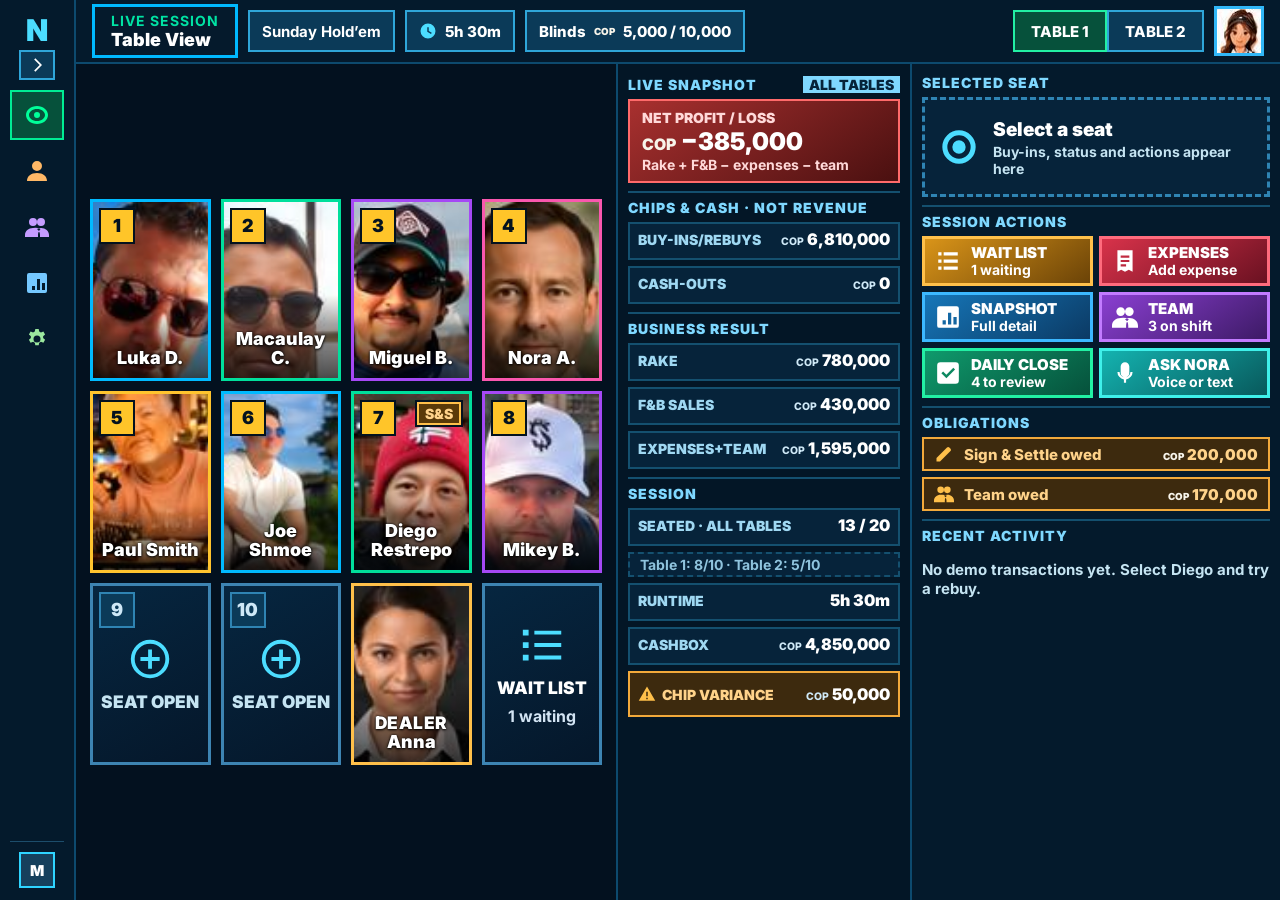
==== commit aa57f575: "Control Center v4: tiles -8% width, wider Snapshot/panel, consistent accounting, team view, section " ====
--- a/desktop/control-center.html
+++ b/desktop/control-center.html
@@ -300,46 +300,79 @@
 @media (max-height:800px) and (min-width:1000px){.sec.grow{min-height:56px}.row{min-height:30px}.empty{padding:4px 0}}
 @media (max-height:760px) and (min-width:1000px){.sel .pic{width:70px;height:84px}.qt{height:54px}.acts4 .act{height:52px}.al{min-height:38px}}
 
-/* ===== v3: always-visible Live Snapshot column (desktop) ===== */
-.snap{display:none}
+/* ===== v4: proportions, snapshot, team, nav sections ===== */
+.snap{display:none}.land{display:none}
+.panel .tbar{display:flex;gap:4px;flex:none;padding:0 0 8px;border-bottom:2px solid #14506f}
+.tbb{flex:1 1 0;min-width:0;height:40px;display:grid;place-items:center;border:2px solid #14506f;background:#06233a;padding:0;color:#cfe9f7}
+.tbb .i{width:22px;height:22px}.tbb:hover{border-color:#fff}.tbb.on{background:var(--gd);border-color:#00ed94;color:#fff}
+.tbb.ctx{border-color:#2f84b3}.tbsep{flex:none;width:2px;background:#14506f;margin:2px 2px}
+.panel[data-view=session] .tbar,.panel[data-view=player] .tbar{display:none}
+.acts4{grid-template-columns:repeat(var(--n,4),1fr)}
+.sel.openseat{align-items:center;min-height:0;border-style:solid}
+.sel.openseat .pic{display:grid;place-items:center;background:#0b3a58;color:#4cddff;font-size:34px}
+.sel.openseat .pic .i{width:36px;height:36px}
+.tm{display:flex;gap:10px;padding:8px 0;border-top:1px solid #38738c}.tm:first-child{border-top:0}
+.tm .mf{width:48px;height:48px}
+.tmi{flex:1;min-width:0;display:flex;flex-direction:column;gap:3px}
+.tm1{display:flex;align-items:center;justify-content:space-between;gap:8px}.tm1 b{font-size:18px;font-weight:900}
+.stb{font-size:14px;font-weight:900;padding:2px 8px;border:2px solid;white-space:nowrap;min-width:104px;text-align:center}
+.stb.paid{color:#5cf2b8;border-color:#22f0a4;background:#07372d}.stb.owed{color:#ffd38a;border-color:#f2a93b;background:#3d2a0e}
+.tm2{font-size:14px;font-weight:700;color:var(--lab)}
+.tm3{display:grid;grid-template-columns:1fr 1fr;gap:8px}.tm3>div{border:2px solid #14506f;background:#06233a;padding:3px 8px}
+.tm3 span{display:block;font-size:14px;font-weight:800;color:#8fc4de}.tm3 b{font-size:16px;font-weight:900;white-space:nowrap}
+.tmsum{display:grid;grid-template-columns:repeat(3,1fr);gap:6px;margin-top:4px}.tmsum div{border:2px solid #14506f;padding:4px 6px;text-align:center}
+.tmsum span{display:block;font-size:14px;font-weight:800;color:#8fc4de}.tmsum b{font-size:15px;font-weight:900;white-space:nowrap}
+.dis{opacity:.4}.rolebtn{cursor:pointer;border:0;border-top:1px solid #1c4d6b;background:none;color:inherit;width:100%;text-align:left;font-family:inherit}.rolebtn:focus-visible{outline:2px solid #fff}
+.land{flex-direction:column;gap:12px;min-height:0;overflow:auto}
+.land h2{margin:0;font-size:22px;font-weight:900}.land .ls{font-size:16px;font-weight:700;color:var(--lab)}
+.lgrid{display:grid;grid-template-columns:repeat(auto-fill,minmax(250px,1fr));gap:10px}
+.lc{display:flex;align-items:center;gap:12px;min-height:68px;padding:8px 14px;border:2px solid #2fa6d9;background:#0b3a58;text-align:left}
+.lc .i{width:28px;height:28px;color:#4cddff;flex:none}.lc b{display:block;font-size:17px;font-weight:900}.lc span{display:block;font-size:14px;font-weight:700;color:var(--lab)}
+.lc:hover{border-color:#fff}
+.lback{align-self:flex-start;height:56px;padding:0 22px;border:3px solid #00ed94;background:var(--gd);font-size:17px;font-weight:900}
+.live{display:flex;align-items:center;gap:10px;padding:8px 12px;border:2px solid #22f0a4;background:#07372d;font-size:16px;font-weight:800}
 @media (min-width:1280px){
- .app{grid-template-columns:var(--rail) minmax(0,1fr) clamp(268px,18vw,330px) clamp(340px,22vw,420px)}
- .app.pinned{grid-template-columns:232px minmax(0,1fr) clamp(268px,18vw,330px) clamp(340px,22vw,420px)}
+ .app{--snapW:clamp(294px,20vw,392px);--panW:clamp(370px,24vw,462px);grid-template-columns:var(--rail) minmax(0,1fr) var(--snapW) var(--panW)}
+ .app.pinned{grid-template-columns:232px minmax(0,1fr) var(--snapW) var(--panW)}
  .head{grid-column:2/-1}
  .kpis{display:none}
  .main{padding:14px}
- .grid{--rmin:.72;align-content:center}
- .qgrid{grid-template-columns:repeat(2,minmax(0,1fr))}
- .snap{display:flex;flex-direction:column;gap:8px;min-height:0;min-width:0;padding:14px 0 14px 0;border-left:2px solid #0d4a6e;background:#031626;overflow:hidden}
+ .grid{--rmin:.662;align-content:center}
+ .snap{display:flex;flex-direction:column;gap:6px;min-height:0;min-width:0;padding:12px 0;border-left:2px solid #0d4a6e;background:#031626;overflow:hidden}
  .snap>*{margin:0 10px}
  .snh{display:flex;align-items:baseline;justify-content:space-between;flex:none}
- .snh b{font-size:14px;font-weight:900;letter-spacing:1px;color:#7fd8ff}.snh span{font-size:14px;font-weight:800;color:#ffd38a}
- .sm{display:flex;flex-direction:column;gap:2px;text-align:left;padding:8px 10px;border:2px solid #14506f;background:#06233a;min-width:0;flex:none;color:#fff}
- .sm:hover{border-color:#fff}
- .sm span{display:flex;align-items:center;gap:6px;font-size:14px;font-weight:900;color:#9fd8f2;white-space:nowrap}
- .sm span .i{width:18px;height:18px;flex:none}
- .sm b{font-size:clamp(18px,1.45vw,24px);font-weight:900;white-space:nowrap}.sm b small{font-size:65%;font-weight:800;color:#cfe9f7}
- .sm em{font-style:normal;font-size:14px;font-weight:700;color:#8fc4de;white-space:nowrap;overflow:hidden;text-overflow:ellipsis}
- .sm.net{background:linear-gradient(145deg,#0f9a6c,#06513b);border-color:var(--g);padding:10px}
- .sm.net span{color:#d6fff0}.sm.net b{font-size:clamp(22px,1.9vw,30px)}.sm.net em{color:#d6fff0}
- .sm.net.neg{background:linear-gradient(145deg,#a8302f,#4a1010);border-color:#ff6a6a}
- .snq{display:grid;grid-template-columns:1fr;gap:8px;flex:none}
- .sn2{display:grid;grid-template-columns:1fr 1fr;gap:8px;flex:none}
- .sx{border:2px solid #14506f;background:#06233a;padding:8px 10px;min-width:0}
- .sx span{display:block;font-size:14px;font-weight:900;color:#9fd8f2}.sx b{font-size:clamp(18px,1.45vw,24px);font-weight:900;white-space:nowrap}.sx small{font-size:65%;color:#cfe9f7}
- .sm.acc .ar{display:flex;justify-content:space-between;align-items:baseline;gap:6px}.sm.acc .ar i{font-style:normal;font-size:15px;font-weight:800;color:#e6f6ff}.sm.acc .ar b{font-size:clamp(16px,1.2vw,20px)}
- .sm.var{background:#3d2a0e;border-color:#f2a93b}.sm.var span{color:#ffd38a}.sm.var span .i{color:#ffc04a}.sm.var em{color:#ffd38a}
+ .snh b{font-size:14px;font-weight:900;letter-spacing:1px;color:#7fd8ff}.snh .scope{font-size:14px;font-weight:900;color:#06233a;background:#7fd8ff;padding:0 6px}
+ .sgl{font-size:14px;font-weight:900;letter-spacing:1px;color:#7fd8ff;border-top:2px solid #14506f;padding-top:6px;margin-top:2px;flex:none}
+ .snet{display:flex;flex-direction:column;gap:0;text-align:left;padding:8px 12px;border:2px solid var(--g);background:linear-gradient(145deg,#0f9a6c,#06513b);min-width:0;flex:none;color:#fff}
+ .snet span{font-size:14px;font-weight:900;color:#d6fff0}.snet b{font-size:clamp(24px,1.9vw,30px);font-weight:900;white-space:nowrap}.snet b small{font-size:65%}.snet em{font-style:normal;font-size:14px;font-weight:700;color:#d6fff0}
+ .snet.neg{background:linear-gradient(145deg,#a8302f,#4a1010);border-color:#ff6a6a}.snet.neg span,.snet.neg em{color:#ffd9d9}
+ .sr{display:flex;align-items:baseline;justify-content:space-between;gap:8px;text-align:left;min-height:38px;padding:5px 8px;border:2px solid #14506f;background:#06233a;min-width:0;flex:none;color:#fff}
+ .sr:hover{border-color:#fff}.sr.static:hover{border-color:#14506f}
+ .sr span{font-size:14px;font-weight:900;color:#9fd8f2;white-space:nowrap}
+ .sr b{font-size:clamp(16px,1.1vw,19px);font-weight:900;white-space:nowrap}.sr b small{font-size:65%;font-weight:800;color:#cfe9f7}
+ .sr.sub2{min-height:0;padding:2px 10px;border-style:dashed}.sr.sub2 span{color:#8fc4de;font-weight:700}
+ .sr.var{background:#3d2a0e;border-color:#f2a93b;min-height:46px;align-items:center}.sr.var span{display:flex;align-items:center;gap:6px;color:#ffd38a}.sr.var span .i{width:18px;height:18px;color:#ffc04a}.sr.var b{color:#fff}
+ .snaprest{margin:0 12px;border:2px solid #14506f;padding:10px;font-size:15px;font-weight:700;color:var(--lab)}
 }
-@media (min-width:1280px) and (max-height:800px){.sm{padding:6px 10px}.sm.net{padding:8px 10px}.snap{gap:6px;padding:10px 0}.snq,.sn2{gap:6px}}
+@media (min-width:1280px) and (max-height:800px){.sr{min-height:34px;padding:3px 10px}.snet{padding:6px 12px}.snap{gap:5px;padding:10px 0}.sgl{padding-top:4px}.sr.var{min-height:40px}}
+/* section landing pages (primary navigation) */
+body[data-sec]:not([data-sec=tables]) .land{display:flex}
+body[data-sec]:not([data-sec=tables]) .kpis,body[data-sec]:not([data-sec=tables]) .gridwrap,body[data-sec]:not([data-sec=tables]) .snap,body[data-sec]:not([data-sec=tables]) .tabs{display:none!important}
+body[data-sec]:not([data-sec=tables]) .panel{display:none!important}
+@media (min-width:768px){body[data-sec]:not([data-sec=tables]) .app{grid-template-columns:var(--rail) minmax(0,1fr)!important}body[data-sec]:not([data-sec=tables]) .app.pinned{grid-template-columns:232px minmax(0,1fr)!important}body[data-sec]:not([data-sec=tables]) .head{grid-column:2!important}body[data-sec]:not([data-sec=tables]) .main{grid-column:2!important}}
+/* rail: always-visible expand toggle (click/tap, not hover-only) */
+.rail-top .pbk{display:grid!important}
+.app:not(.pinned) .side:not(:hover):not(.exp) .rail-top{flex-direction:column;gap:2px;min-height:0}
+.app:not(.pinned) .side:not(:hover):not(.exp) .rail-top .pbk{width:36px;height:30px}
 </style></head><body>
 <div class="app">
-<aside class="side"><div class="nvw"><button class="nv on open"><svg class="i ni" viewBox="0 0 24 24"><path fill-rule="evenodd" d="M12 3C5.9 3 1 7 1 12s4.9 9 11 9 11-4 11-9-4.9-9-11-9Zm0 3c4.5 0 8 2.7 8 6s-3.5 6-8 6-8-2.7-8-6 3.5-6 8-6Zm0 3a3 3 0 1 0 0 6 3 3 0 0 0 0-6Z"/></svg><span>Live Session</span><svg class="i chev" viewBox="0 0 24 24"><path fill-rule="evenodd" d="M8.6 18.6 10 20l8-8-8-8-1.4 1.4 6.6 6.6Z"/></svg></button><div class="sub"><button class="si" data-go="table"><svg class="i sm" viewBox="0 0 24 24"><path fill-rule="evenodd" d="M12 3C5.9 3 1 7 1 12s4.9 9 11 9 11-4 11-9-4.9-9-11-9Zm0 3c4.5 0 8 2.7 8 6s-3.5 6-8 6-8-2.7-8-6 3.5-6 8-6Zm0 3a3 3 0 1 0 0 6 3 3 0 0 0 0-6Z"/></svg>Live Tables</button><button class="si" data-go="wait"><svg class="i sm" viewBox="0 0 24 24"><path fill-rule="evenodd" d="M3 4h3v3H3zm5 0h13v3H8zM3 10.5h3v3H3zm5 0h13v3H8zM3 17h3v3H3zm5 0h13v3H8z"/></svg>Wait List</button><button class="si" data-go="expense"><svg class="i sm" viewBox="0 0 24 24"><path fill-rule="evenodd" d="M5 2h14v20l-3.5-2-3.5 2-3.5-2L5 22V2Zm3 5v2h8V7H8Zm0 4v2h8v-2H8Zm0 4v2h5v-2H8Z"/></svg>Expenses</button><button class="si" data-go="snapshot"><svg class="i sm" viewBox="0 0 24 24"><path fill-rule="evenodd" d="M4 2h16a2 2 0 0 1 2 2v16a2 2 0 0 1-2 2H4a2 2 0 0 1-2-2V4a2 2 0 0 1 2-2Zm3 13v4h3v-4H7Zm5-7v11h3V8h-3Zm5 4v7h3v-7h-3Z"/></svg>Snapshot</button><button class="si" data-go="close"><svg class="i sm" viewBox="0 0 24 24"><path fill-rule="evenodd" d="M5 2h14a3 3 0 0 1 3 3v14a3 3 0 0 1-3 3H5a3 3 0 0 1-3-3V5a3 3 0 0 1 3-3Zm5.5 14.8 8-8-1.6-1.6-6.4 6.4-3-3-1.6 1.6 4.6 4.6Z"/></svg>Daily Close</button><button class="si" data-go="team"><svg class="i sm" viewBox="0 0 24 24"><path fill-rule="evenodd" d="M8 11a4 4 0 1 0 0-8 4 4 0 0 0 0 8Zm8 0a4 4 0 1 0 0-8 4 4 0 0 0 0 8ZM8 13c-4.5 0-8 3-8 7v2h13v-2c0-2.5 1-4.5 2.5-6A12 12 0 0 0 8 13Zm8 0c-1.5 0-2.8.3-4 1 2 1.5 3 3.5 3 6v2h9v-2c0-4-3.5-7-8-7Z"/></svg>Team on shift</button></div></div><div class="nvw"><button class="nv"><svg class="i ni" viewBox="0 0 24 24"><path fill-rule="evenodd" d="M12 12a5 5 0 1 0 0-10 5 5 0 0 0 0 10ZM12 14c-6 0-10 3.2-10 8h20c0-4.8-4-8-10-8Z"/></svg><span>Players</span><svg class="i chev" viewBox="0 0 24 24"><path fill-rule="evenodd" d="M8.6 18.6 10 20l8-8-8-8-1.4 1.4 6.6 6.6Z"/></svg></button><div class="sub"><button class="si" data-go="toast:Opens Players workspace (not in this demo)"><svg class="i sm" viewBox="0 0 24 24"><path fill-rule="evenodd" d="M10 2a8 8 0 0 1 6.3 12.9l5.4 5.4-1.4 1.4-5.4-5.4A8 8 0 1 1 10 2Zm0 3a5 5 0 1 0 0 10 5 5 0 0 0 0-10Z"/></svg>Find Player</button><button class="si" data-go="toast:Opens Players workspace (not in this demo)"><svg class="i sm" viewBox="0 0 24 24"><path fill-rule="evenodd" d="M12 2a10 10 0 1 1 0 20 10 10 0 0 1 0-20Zm-1 5v4H7v2h4v4h2v-4h4v-2h-4V7Z"/></svg>Add Player</button><button class="si" data-go="toast:Opens Scheduled Games (not in this demo)"><svg class="i sm" viewBox="0 0 24 24"><path fill-rule="evenodd" d="M7 2h2v2h6V2h2v2h3v18H4V4h3Zm-1 8v10h12V10Z"/></svg>Scheduled Games</button></div></div><div class="nvw"><button class="nv"><svg class="i ni" viewBox="0 0 24 24"><path fill-rule="evenodd" d="M8 11a4 4 0 1 0 0-8 4 4 0 0 0 0 8Zm8 0a4 4 0 1 0 0-8 4 4 0 0 0 0 8ZM8 13c-4.5 0-8 3-8 7v2h13v-2c0-2.5 1-4.5 2.5-6A12 12 0 0 0 8 13Zm8 0c-1.5 0-2.8.3-4 1 2 1.5 3 3.5 3 6v2h9v-2c0-4-3.5-7-8-7Z"/></svg><span>Team</span><svg class="i chev" viewBox="0 0 24 24"><path fill-rule="evenodd" d="M8.6 18.6 10 20l8-8-8-8-1.4 1.4 6.6 6.6Z"/></svg></button><div class="sub"><button class="si" data-go="team"><svg class="i sm" viewBox="0 0 24 24"><path fill-rule="evenodd" d="M8 11a4 4 0 1 0 0-8 4 4 0 0 0 0 8Zm8 0a4 4 0 1 0 0-8 4 4 0 0 0 0 8ZM8 13c-4.5 0-8 3-8 7v2h13v-2c0-2.5 1-4.5 2.5-6A12 12 0 0 0 8 13Zm8 0c-1.5 0-2.8.3-4 1 2 1.5 3 3.5 3 6v2h9v-2c0-4-3.5-7-8-7Z"/></svg>Team on Shift</button><button class="si" data-go="tip"><svg class="i sm" viewBox="0 0 24 24"><path fill-rule="evenodd" d="M12 2a10 10 0 1 1 0 20 10 10 0 0 1 0-20Zm1 4h-2v1.1A3 3 0 0 0 11.5 13h1a1 1 0 0 1 0 2H9v2h2v1h2v-1.1A3 3 0 0 0 12.5 11h-1a1 1 0 0 1 0-2H15V7h-2Z"/></svg>Chip Tips</button><button class="si" data-go="toast:Opens Team workspace (not in this demo)"><svg class="i sm" viewBox="0 0 24 24"><path fill-rule="evenodd" d="M2 5h20v14H2Zm0 3v3h20V8ZM5 14v2h5v-2Z"/></svg>Payments</button></div></div><div class="nvw"><button class="nv"><svg class="i ni" viewBox="0 0 24 24"><path fill-rule="evenodd" d="M4 2h16a2 2 0 0 1 2 2v16a2 2 0 0 1-2 2H4a2 2 0 0 1-2-2V4a2 2 0 0 1 2-2Zm3 13v4h3v-4H7Zm5-7v11h3V8h-3Zm5 4v7h3v-7h-3Z"/></svg><span>Reporting</span><svg class="i chev" viewBox="0 0 24 24"><path fill-rule="evenodd" d="M8.6 18.6 10 20l8-8-8-8-1.4 1.4 6.6 6.6Z"/></svg></button><div class="sub"><button class="si" data-go="toast:Opens Reporting (not in this demo)"><svg class="i sm" viewBox="0 0 24 24"><path fill-rule="evenodd" d="M4 2h16a2 2 0 0 1 2 2v16a2 2 0 0 1-2 2H4a2 2 0 0 1-2-2V4a2 2 0 0 1 2-2Zm3 13v4h3v-4H7Zm5-7v11h3V8h-3Zm5 4v7h3v-7h-3Z"/></svg>Reports Home</button><button class="si" data-go="toast:Opens Reporting (not in this demo)"><svg class="i sm" viewBox="0 0 24 24"><path fill-rule="evenodd" d="M11 3h2v10l3.5-3.5 1.4 1.4L12 16.8l-5.9-5.9 1.4-1.4L11 13ZM4 19h16v2H4Z"/></svg>Export</button></div></div><div class="nvw"><button class="nv"><svg class="i ni" viewBox="0 0 24 24"><path fill-rule="evenodd" d="M10.3 2h3.4l.5 2.6c.6.2 1.2.5 1.7.9l2.5-.9 1.7 2.9-2 1.7c.1.6.1 1.3 0 1.9l2 1.7-1.7 2.9-2.5-.9c-.5.4-1.1.7-1.7.9l-.5 2.6h-3.4l-.5-2.6c-.6-.2-1.2-.5-1.7-.9l-2.5.9-1.7-2.9 2-1.7a6 6 0 0 1 0-1.9l-2-1.7L5.6 4.6l2.5.9c.5-.4 1.1-.7 1.7-.9ZM12 8.5a3.5 3.5 0 1 0 0 7 3.5 3.5 0 0 0 0-7Z"/></svg><span>Settings</span><svg class="i chev" viewBox="0 0 24 24"><path fill-rule="evenodd" d="M8.6 18.6 10 20l8-8-8-8-1.4 1.4 6.6 6.6Z"/></svg></button><div class="sub"><button class="si" data-go="toast:Opens Settings (not in this demo)"><svg class="i sm" viewBox="0 0 24 24"><path fill-rule="evenodd" d="M7 6h10a5 5 0 0 1 0 10l-2-2H9l-2 2A5 5 0 0 1 7 6Zm0 3v1.5H5.5v1H7V13h1v-1.5h1.5v-1H8V9Z"/></svg>Game Rules</button><button class="si" data-go="toast:Opens Settings (not in this demo)"><svg class="i sm" viewBox="0 0 24 24"><path fill-rule="evenodd" d="M2 5h20v14H2Zm0 3v3h20V8ZM5 14v2h5v-2Z"/></svg>Accounts</button></div></div><div class="me"><i>M</i><div>Mike<span>Owner</span></div></div></aside>
+<aside class="side"><div class="nvw"><button class="nv on open"><svg class="i ni" viewBox="0 0 24 24"><path fill-rule="evenodd" d="M12 3C5.9 3 1 7 1 12s4.9 9 11 9 11-4 11-9-4.9-9-11-9Zm0 3c4.5 0 8 2.7 8 6s-3.5 6-8 6-8-2.7-8-6 3.5-6 8-6Zm0 3a3 3 0 1 0 0 6 3 3 0 0 0 0-6Z"/></svg><span>Live Session</span><svg class="i chev" viewBox="0 0 24 24"><path fill-rule="evenodd" d="M8.6 18.6 10 20l8-8-8-8-1.4 1.4 6.6 6.6Z"/></svg></button><div class="sub"><button class="si" data-go="table"><svg class="i sm" viewBox="0 0 24 24"><path fill-rule="evenodd" d="M12 3C5.9 3 1 7 1 12s4.9 9 11 9 11-4 11-9-4.9-9-11-9Zm0 3c4.5 0 8 2.7 8 6s-3.5 6-8 6-8-2.7-8-6 3.5-6 8-6Zm0 3a3 3 0 1 0 0 6 3 3 0 0 0 0-6Z"/></svg>Live Tables</button><button class="si" data-go="wait"><svg class="i sm" viewBox="0 0 24 24"><path fill-rule="evenodd" d="M3 4h3v3H3zm5 0h13v3H8zM3 10.5h3v3H3zm5 0h13v3H8zM3 17h3v3H3zm5 0h13v3H8z"/></svg>Wait List</button><button class="si" data-go="expense"><svg class="i sm" viewBox="0 0 24 24"><path fill-rule="evenodd" d="M5 2h14v20l-3.5-2-3.5 2-3.5-2L5 22V2Zm3 5v2h8V7H8Zm0 4v2h8v-2H8Zm0 4v2h5v-2H8Z"/></svg>Expenses</button><button class="si" data-go="snapshot"><svg class="i sm" viewBox="0 0 24 24"><path fill-rule="evenodd" d="M4 2h16a2 2 0 0 1 2 2v16a2 2 0 0 1-2 2H4a2 2 0 0 1-2-2V4a2 2 0 0 1 2-2Zm3 13v4h3v-4H7Zm5-7v11h3V8h-3Zm5 4v7h3v-7h-3Z"/></svg>Snapshot</button><button class="si" data-go="close"><svg class="i sm" viewBox="0 0 24 24"><path fill-rule="evenodd" d="M5 2h14a3 3 0 0 1 3 3v14a3 3 0 0 1-3 3H5a3 3 0 0 1-3-3V5a3 3 0 0 1 3-3Zm5.5 14.8 8-8-1.6-1.6-6.4 6.4-3-3-1.6 1.6 4.6 4.6Z"/></svg>Daily Close</button><button class="si" data-go="team"><svg class="i sm" viewBox="0 0 24 24"><path fill-rule="evenodd" d="M8 11a4 4 0 1 0 0-8 4 4 0 0 0 0 8Zm8 0a4 4 0 1 0 0-8 4 4 0 0 0 0 8ZM8 13c-4.5 0-8 3-8 7v2h13v-2c0-2.5 1-4.5 2.5-6A12 12 0 0 0 8 13Zm8 0c-1.5 0-2.8.3-4 1 2 1.5 3 3.5 3 6v2h9v-2c0-4-3.5-7-8-7Z"/></svg>Team on shift</button></div></div><div class="nvw"><button class="nv"><svg class="i ni" viewBox="0 0 24 24"><path fill-rule="evenodd" d="M12 12a5 5 0 1 0 0-10 5 5 0 0 0 0 10ZM12 14c-6 0-10 3.2-10 8h20c0-4.8-4-8-10-8Z"/></svg><span>Players</span><svg class="i chev" viewBox="0 0 24 24"><path fill-rule="evenodd" d="M8.6 18.6 10 20l8-8-8-8-1.4 1.4 6.6 6.6Z"/></svg></button><div class="sub"><button class="si" data-go="toast:Opens Players workspace (not in this demo)"><svg class="i sm" viewBox="0 0 24 24"><path fill-rule="evenodd" d="M10 2a8 8 0 0 1 6.3 12.9l5.4 5.4-1.4 1.4-5.4-5.4A8 8 0 1 1 10 2Zm0 3a5 5 0 1 0 0 10 5 5 0 0 0 0-10Z"/></svg>Find Player</button><button class="si" data-go="toast:Opens Players workspace (not in this demo)"><svg class="i sm" viewBox="0 0 24 24"><path fill-rule="evenodd" d="M12 2a10 10 0 1 1 0 20 10 10 0 0 1 0-20Zm-1 5v4H7v2h4v4h2v-4h4v-2h-4V7Z"/></svg>Add Player</button><button class="si" data-go="toast:Opens Scheduled Games (not in this demo)"><svg class="i sm" viewBox="0 0 24 24"><path fill-rule="evenodd" d="M7 2h2v2h6V2h2v2h3v18H4V4h3Zm-1 8v10h12V10Z"/></svg>Scheduled Games</button></div></div><div class="nvw"><button class="nv"><svg class="i ni" viewBox="0 0 24 24"><path fill-rule="evenodd" d="M8 11a4 4 0 1 0 0-8 4 4 0 0 0 0 8Zm8 0a4 4 0 1 0 0-8 4 4 0 0 0 0 8ZM8 13c-4.5 0-8 3-8 7v2h13v-2c0-2.5 1-4.5 2.5-6A12 12 0 0 0 8 13Zm8 0c-1.5 0-2.8.3-4 1 2 1.5 3 3.5 3 6v2h9v-2c0-4-3.5-7-8-7Z"/></svg><span>Team</span><svg class="i chev" viewBox="0 0 24 24"><path fill-rule="evenodd" d="M8.6 18.6 10 20l8-8-8-8-1.4 1.4 6.6 6.6Z"/></svg></button><div class="sub"><button class="si" data-go="team"><svg class="i sm" viewBox="0 0 24 24"><path fill-rule="evenodd" d="M8 11a4 4 0 1 0 0-8 4 4 0 0 0 0 8Zm8 0a4 4 0 1 0 0-8 4 4 0 0 0 0 8ZM8 13c-4.5 0-8 3-8 7v2h13v-2c0-2.5 1-4.5 2.5-6A12 12 0 0 0 8 13Zm8 0c-1.5 0-2.8.3-4 1 2 1.5 3 3.5 3 6v2h9v-2c0-4-3.5-7-8-7Z"/></svg>Team on Shift</button><button class="si" data-go="tip"><svg class="i sm" viewBox="0 0 24 24"><path fill-rule="evenodd" d="M12 2a10 10 0 1 1 0 20 10 10 0 0 1 0-20Zm1 4h-2v1.1A3 3 0 0 0 11.5 13h1a1 1 0 0 1 0 2H9v2h2v1h2v-1.1A3 3 0 0 0 12.5 11h-1a1 1 0 0 1 0-2H15V7h-2Z"/></svg>Chip Tips</button><button class="si" data-go="toast:Opens Team workspace (not in this demo)"><svg class="i sm" viewBox="0 0 24 24"><path fill-rule="evenodd" d="M2 5h20v14H2Zm0 3v3h20V8ZM5 14v2h5v-2Z"/></svg>Payments</button></div></div><div class="nvw"><button class="nv"><svg class="i ni" viewBox="0 0 24 24"><path fill-rule="evenodd" d="M4 2h16a2 2 0 0 1 2 2v16a2 2 0 0 1-2 2H4a2 2 0 0 1-2-2V4a2 2 0 0 1 2-2Zm3 13v4h3v-4H7Zm5-7v11h3V8h-3Zm5 4v7h3v-7h-3Z"/></svg><span>Reporting</span><svg class="i chev" viewBox="0 0 24 24"><path fill-rule="evenodd" d="M8.6 18.6 10 20l8-8-8-8-1.4 1.4 6.6 6.6Z"/></svg></button><div class="sub"><button class="si" data-go="toast:Opens Reporting (not in this demo)"><svg class="i sm" viewBox="0 0 24 24"><path fill-rule="evenodd" d="M4 2h16a2 2 0 0 1 2 2v16a2 2 0 0 1-2 2H4a2 2 0 0 1-2-2V4a2 2 0 0 1 2-2Zm3 13v4h3v-4H7Zm5-7v11h3V8h-3Zm5 4v7h3v-7h-3Z"/></svg>Reports Home</button><button class="si" data-go="toast:Opens Reporting (not in this demo)"><svg class="i sm" viewBox="0 0 24 24"><path fill-rule="evenodd" d="M11 3h2v10l3.5-3.5 1.4 1.4L12 16.8l-5.9-5.9 1.4-1.4L11 13ZM4 19h16v2H4Z"/></svg>Export</button></div></div><div class="nvw"><button class="nv"><svg class="i ni" viewBox="0 0 24 24"><path fill-rule="evenodd" d="M10.3 2h3.4l.5 2.6c.6.2 1.2.5 1.7.9l2.5-.9 1.7 2.9-2 1.7c.1.6.1 1.3 0 1.9l2 1.7-1.7 2.9-2.5-.9c-.5.4-1.1.7-1.7.9l-.5 2.6h-3.4l-.5-2.6c-.6-.2-1.2-.5-1.7-.9l-2.5.9-1.7-2.9 2-1.7a6 6 0 0 1 0-1.9l-2-1.7L5.6 4.6l2.5.9c.5-.4 1.1-.7 1.7-.9ZM12 8.5a3.5 3.5 0 1 0 0 7 3.5 3.5 0 0 0 0-7Z"/></svg><span>Settings</span><svg class="i chev" viewBox="0 0 24 24"><path fill-rule="evenodd" d="M8.6 18.6 10 20l8-8-8-8-1.4 1.4 6.6 6.6Z"/></svg></button><div class="sub"><button class="si" data-go="toast:Opens Settings (not in this demo)"><svg class="i sm" viewBox="0 0 24 24"><path fill-rule="evenodd" d="M7 6h10a5 5 0 0 1 0 10l-2-2H9l-2 2A5 5 0 0 1 7 6Zm0 3v1.5H5.5v1H7V13h1v-1.5h1.5v-1H8V9Z"/></svg>Game Rules</button><button class="si" data-go="toast:Opens Settings (not in this demo)"><svg class="i sm" viewBox="0 0 24 24"><path fill-rule="evenodd" d="M2 5h20v14H2Zm0 3v3h20V8ZM5 14v2h5v-2Z"/></svg>Accounts</button></div></div><button class="me rolebtn" data-role="1" title="Switch demo role" aria-label="Switch demo role"><i>M</i><div>Mike<span id="rolelbl">Owner</span></div></button></aside>
 <header class="head"><div class="ht"><b>LIVE SESSION</b><span>Table View</span></div>
 <div class="pill"><b>Sunday Hold’em</b></div><div class="pill"><svg class="i pi" viewBox="0 0 24 24"><path fill-rule="evenodd" d="M12 2a10 10 0 1 1 0 20 10 10 0 0 1 0-20Zm-1 5v6l5 3 1-1.7-4-2.4V7Z"/></svg>5h 30m</div><div class="pill">Blinds <small>COP</small> 5,000 / 10,000</div>
 <div class="demo">DEMO DATA · NOTHING IS POSTED</div>
 <div class="tabs"><button class="ttab on" data-t="1">TABLE 1</button><button class="ttab" data-t="2">TABLE 2</button></div>
 <button class="nora" data-go="nora" title="Ask Nora"><img src="[data-uri]" alt="Nora"></button></header>
-<main class="main"><div class="kpis" id="kpis"></div><div class="gridwrap"><div class="grid" id="grid"></div></div></main>
+<main class="main"><div class="kpis" id="kpis"></div><div class="gridwrap"><div class="grid" id="grid"></div></div><div class="land" id="land"></div></main>
 <aside class="snap" id="snap" aria-label="Live snapshot"></aside>
 <aside class="panel" id="panel"></aside>
 </div><div class="toast" id="toast"></div>
@@ -351,18 +384,25 @@
 function cop(n,neg){return '<small>COP</small> '+(neg?'−':'')+fmt(Math.abs(n));}
 function esc(s){return String(s).replace(/[&<>"]/g,function(c){return {'&':'&amp;','<':'&lt;','>':'&gt;','"':'&quot;'}[c];});}
 var ref=100;
-var S={table:1,sel:null,panel:'session',draft:{},log:[],expenses:1235000,fb:430000,rake:{1:450000,2:330000},cashouts:0,
+var S={table:1,sel:null,panel:'session',draft:{},log:[],expenses:1235000,teamComp:360000,variance:50000,closedBuy:0,ssLeft:0,section:'tables',active:true,emptySel:null,role:'Owner',fb:430000,rake:{1:450000,2:330000},cashouts:0,
  wait:[{name:'Uri',ini:'U'}],
- staff:[{name:'Anna',role:'Dealer · Table 1',photo:'Anna',tips:15000,owed:50000},{name:'Costa',role:'Dealer · Table 2',photo:'Costa',tips:10000,owed:120000},{name:'Alex',role:'Cashier',tips:5000,owed:0}],
+ staff:[{name:'Anna',role:'Dealer',table:'Table 1',photo:'Anna',tips:15000,comp:150000,owed:50000},{name:'Costa',role:'Dealer',table:'Table 2',photo:'Costa',tips:10000,comp:150000,owed:120000},{name:'Alex',role:'Cashier',table:'All tables',tips:5000,comp:60000,owed:0}],
  seats:{1:{},2:{}}};
 function mk(t,n,name,photo,buy,start,ss){S.seats[t][n]={name:name,photo:photo,buy:buy,start:start,ss:ss||0,hist:[[start,'Initial buy-in',buy]]};}
 mk(1,1,'Luka D.','Luka D.',500000,'7:02 PM');mk(1,2,'Macaulay C.','Macaulay C.',480000,'7:05 PM');mk(1,3,'Miguel B.','Miguel B.',520000,'7:06 PM');mk(1,4,'Nora A.','Nora A.',500000,'7:10 PM');
 mk(1,5,'Paul Smith','Paul Smith',610000,'7:12 PM');mk(1,6,'Joe Shmoe','Joe Shmoe',475000,'7:15 PM');mk(1,7,'Diego Restrepo','Diego R.',450000,'7:04 PM',150000);mk(1,8,'Mikey B.','Mikey B.',525000,'7:20 PM');
-mk(2,1,'Rafa','Rafa',600000,'7:30 PM');mk(2,2,'Costa','Costa',500000,'7:32 PM');mk(2,3,'Moshe','Moshe',700000,'7:35 PM');mk(2,4,'Sofia Alvarez',null,500000,'7:40 PM');mk(2,5,'Sam',null,450000,'7:44 PM');
+mk(2,1,'Rafa','Rafa',600000,'7:30 PM',50000);mk(2,2,'Tomas R.',null,500000,'7:32 PM');mk(2,3,'Moshe','Moshe',700000,'7:35 PM');mk(2,4,'Sofia Alvarez',null,500000,'7:40 PM');mk(2,5,'Sam',null,450000,'7:44 PM');
 var DEALER={1:{name:'Anna',photo:'Anna'},2:{name:'Costa',photo:'Costa'}};
 function short(n){var p=n.split(' ');return p.length>1&&n.length>11?p[0]+' '+p[1][0]+'.':n;}
 function ini(n){return n.split(' ').map(function(x){return x[0];}).join('').slice(0,2).toUpperCase();}
-function buyTotal(){var t=0;[1,2].forEach(function(k){for(var s in S.seats[k])t+=S.seats[k][s].buy;});return t;}
+function buyTotal(){var t=S.closedBuy;[1,2].forEach(function(k){for(var s in S.seats[k])t+=S.seats[k][s].buy;});return t;}
+function teamOwed(){return S.staff.reduce(function(a,m){return a+m.owed;},0);}
+function ssOwed(){var t=S.ssLeft;[1,2].forEach(function(k){for(var s in S.seats[k])t+=S.seats[k][s].ss;});return t;}
+function expTotal(){return S.expenses+S.teamComp;}
+function netP(){return S.rake[1]+S.rake[2]+S.fb-expTotal();}
+var ROLES={Owner:'all',Partner:'all',Cashier:['rebuy','cashout','move','seat','wait','expense','team','nora','sec:tables','sec:players','sec:team'],Dealer:['nora','sec:tables']};
+try{var rq=(location.search.match(/role=(\w+)/)||[])[1];if(rq){rq=rq[0].toUpperCase()+rq.slice(1).toLowerCase();if(ROLES[rq])S.role=rq;}if(/nosession/.test(location.search))S.active=false;}catch(e){}
+function can(k){var r=ROLES[S.role];return r==='all'||r.indexOf(k)>=0;}
 function seated(t){return Object.keys(S.seats[t]).length;}
 function now(){var d=new Date(2026,9,25,0,30+S.log.length*3);return '12:'+String(30+S.log.length*3).padStart(2,'0')+' AM';}
 function face(photo,name,cls){return photo&&P[photo]?'<span class="'+cls+'"><img src="'+P[photo]+'" alt=""></span>':'<span class="'+cls+' ini">'+ini(name)+'</span>';}
@@ -370,11 +410,11 @@
 
 /* ---------- center ---------- */
 function renderKpis(){
- $('#kpis').innerHTML='<div class="kpi k1"><span>BUY-INS</span><b>'+cop(buyTotal())+'</b></div><div class="kpi k2"><span>SEATED</span><b>'+seated(S.table)+' / 10</b></div><div class="kpi k3"><span>RAKE</span><b>'+cop(S.rake[1]+S.rake[2])+'</b></div><button class="kpi k4" data-go="wait"><span>WAIT LIST</span><b>'+S.wait.length+'</b></button>';}
+ $('#kpis').innerHTML='<div class="kpi k1"><span>ALL BUY-INS</span><b>'+cop(buyTotal())+'</b></div><div class="kpi k2"><span>T'+S.table+' SEATED</span><b>'+seated(S.table)+' / 10</b></div><div class="kpi k3"><span>ALL RAKE</span><b>'+cop(S.rake[1]+S.rake[2])+'</b></div><button class="kpi k4" data-go="wait"><span>WAIT LIST</span><b>'+S.wait.length+'</b></button>';}
 function renderGrid(){
  var t=S.table,h='',tones=['b','g','p','m','a','b','g','p','m','a'];
  for(var n=1;n<=10;n++){var p=S.seats[t][n];
-  if(!p){h+='<button class="seat empty'+(S.panel==='move'&&S.draft.toT==t&&S.draft.toS==n?' target':'')+'" data-seat="'+n+'" aria-label="Seat '+n+' open"><span class="no">'+n+'</span>'+ic('plusc','i huge')+'<b>SEAT OPEN</b></button>';continue;}
+  if(!p){h+='<button class="seat empty'+(S.panel==='move'&&S.draft.toT==t&&S.draft.toS==n?' target':'')+(S.emptySel&&S.emptySel.t==t&&S.emptySel.s==n?' sel':'')+'" data-seat="'+n+'" aria-label="Seat '+n+' open"><span class="no">'+n+'</span>'+ic('plusc','i huge')+'<b>SEAT OPEN</b></button>';continue;}
   var sel=S.sel&&S.sel.t==t&&S.sel.s==n;
   h+='<button class="seat t-'+tones[n-1]+(sel?' sel':'')+'" data-seat="'+n+'"><span class="no">'+n+'</span>'+(p.photo?'<span class="ph"><img src="'+P[p.photo]+'" alt=""></span>':'<span class="ph ini">'+ini(p.name)+'</span>')+'<span class="lab"><b>'+esc(p.name)+'</b></span>'+(p.ss?'<span class="ssf" title="Sign & Settle outstanding">S&amp;S</span>':'')+'</button>';}
  var d=DEALER[t];
@@ -384,7 +424,12 @@
  document.querySelectorAll('.ttab').forEach(function(b){b.classList.toggle('on',+b.dataset.t===t);});}
 
 /* ---------- right panel ---------- */
-function head(title,back){return '<div class="phd">'+(back?'<button class="pbk" data-go="'+back+'" aria-label="Back">'+ic('chevl','i')+'</button>':'')+'<b>'+title+'</b><button class="pbk x" data-go="session" aria-label="Close">'+ic('x','i')+'</button></div>';}
+function tb(){var cur=S.panel==='seatw'?'wait':S.panel,m={wait:'wait',tip:'team',nora:'nora'};cur=m[cur]||cur;var h='';
+ var cx=S.sel?[['rebuy','chip','Rebuy'],['cashout','out','Cash-out'],['move','swap','Move seat'],['details','doc','Player details']].filter(function(x){return can(x[0]);}):[];
+ if(cx.length)h+=cx.map(function(x){return '<button class="tbb ctx'+(cur===x[0]?' on':'')+'" data-go="'+x[0]+'" title="'+x[2]+'" aria-label="'+x[2]+'">'+ic(x[1],'i')+'</button>';}).join('')+'<i class="tbsep"></i>';
+ h+=[['wait','list','Wait list'],['expense','receipt','Expenses'],['snapshot','chart','Snapshot'],['team','team','Team'],['close','check','Daily Close'],['nora','mic','Ask Nora']].filter(function(x){return can(x[0]);}).map(function(x){return '<button class="tbb'+(cur===x[0]?' on':'')+'" data-go="'+x[0]+'" title="'+x[2]+'" aria-label="'+x[2]+'">'+ic(x[1],'i')+'</button>';}).join('');
+ return '<div class="tbar" role="toolbar" aria-label="Session actions">'+h+'</div>';}
+function head(title,back){return '<div class="phd">'+(back?'<button class="pbk" data-go="'+back+'" aria-label="Back">'+ic('chevl','i')+'</button>':'')+'<b>'+title+'</b><button class="pbk x" data-go="session" aria-label="Close">'+ic('x','i')+'</button></div>'+tb();}
 function ptile(p,s){return '<div class="ptile">'+face(p.photo,p.name,'pic')+'<div class="pinfo"><b>'+esc(p.name)+'</b><span class="s">TABLE '+S.sel.t+' · SEAT '+s+'</span><span class="l">TOTAL BUY-INS</span><strong>'+cop(p.buy)+'</strong></div></div>';}
 function mini(p){return '<div class="mini">'+face(p.photo,p.name,'mf')+'<div><b>'+esc(p.name)+'</b><span>TABLE '+S.sel.t+' · SEAT '+S.sel.s+' · '+cop(p.buy)+'</span></div></div>';}
 function chips(name,opts,val){return '<div class="chips" data-chip="'+name+'">'+opts.map(function(o){var v=o[0],l=o[1]||o[0];return '<button class="'+(String(val)===String(v)?'on':'')+'" data-v="'+v+'">'+l+'</button>';}).join('')+'</div>';}
@@ -394,15 +439,18 @@
 var ACC=[['Cashbox','Cashbox'],['Nequi','Nequi'],['Bancolombia','Bancolombia']];
 
 
-function home(){var p=cur(),lg=S.log.slice(-4).reverse(),ssTot=200000;
- var selH=p?'<div class="sel">'+face(p.photo,p.name,'pic')+'<div class="pinfo"><b>'+esc(p.name)+'</b><span class="s">TABLE '+S.sel.t+' · SEAT '+S.sel.s+'</span><span class="l">TOTAL BUY-INS</span><strong>'+cop(p.buy)+'</strong></div></div>'+(p.ss?'<div class="warn">'+ic('pen','i')+'Owes '+cop(p.ss)+' Sign &amp; Settle</div>':'')+'<div class="acts4"><button class="act a1" data-go="rebuy">'+ic('chip','i')+'REBUY</button><button class="act a2" data-go="cashout">'+ic('out','i')+'CASH-OUT</button><button class="act a3" data-go="move">'+ic('swap','i')+'MOVE</button><button class="act a4" data-go="details">'+ic('doc','i')+'DETAILS</button></div>'
-  :'<div class="selempty">'+ic('target','i big')+'<div><b>Select a seat</b><span>Buy-ins, status and actions appear here</span></div></div>';
- var tiles=[['wait','list','WAIT LIST',S.wait.length+' waiting','a'],['expense','receipt','EXPENSES','Add expense','r'],['snapshot','chart','SNAPSHOT','Full detail','b'],['team','team','TEAM','3 on shift','p'],['close','check','DAILY CLOSE','4 to review','g'],['nora','mic','ASK NORA','Voice or text','t']];
- var al=[['a','pen','Sign &amp; Settle owed',cop(ssTot),'snapshot'],['a','team','Team owed',cop(120000),'team']];
+function home(){var p=cur(),lg=S.log.slice(-4).reverse(),es=S.emptySel;
+ var acts=function(l){l=l.filter(function(x){return can(x[0]);});return '<div class="acts4" style="--n:'+Math.max(1,l.length)+'">'+l.map(function(x,i){return '<button class="act a'+(i+1)+'" data-go="'+x[0]+'">'+ic(x[1],'i')+x[2]+'</button>';}).join('')+'</div>';};
+ var selH;
+ if(p)selH='<div class="sel">'+face(p.photo,p.name,'pic')+'<div class="pinfo"><b>'+esc(p.name)+'</b><span class="s">TABLE '+S.sel.t+' · SEAT '+S.sel.s+'</span><span class="l">TOTAL BUY-INS</span><strong>'+cop(p.buy)+'</strong></div></div>'+(p.ss?'<div class="warn">'+ic('pen','i')+'Owes '+cop(p.ss)+' Sign &amp; Settle</div>':'')+acts([['rebuy','chip','REBUY'],['cashout','out','CASH-OUT'],['move','swap','MOVE'],['details','doc','DETAILS']]);
+ else if(es&&!S.seats[es.t][es.s])selH='<div class="sel openseat"><span class="pic">'+ic('plusc','i')+'</span><div class="pinfo"><b>Seat '+es.s+' is open</b><span class="s">TABLE '+es.t+' · '+S.wait.length+' waiting</span></div></div>'+acts((S.wait.length?[['wait','seat','SEAT PLAYER']]:[]).concat([['wait','list','WAIT LIST']]));
+ else selH='<div class="selempty">'+ic('target','i big')+'<div><b>Select a seat</b><span>Buy-ins, status and actions appear here</span></div></div>';
+ var tiles=[['wait','list','WAIT LIST',S.wait.length+' waiting','a'],['expense','receipt','EXPENSES','Add expense','r'],['snapshot','chart','SNAPSHOT','Full detail','b'],['team','team','TEAM','3 on shift','p'],['close','check','DAILY CLOSE','4 to review','g'],['nora','mic','ASK NORA','Voice or text','t']].filter(function(q){return can(q[0]);});
+ var al=[['a','pen','Sign &amp; Settle owed',cop(ssOwed()),'snap:ss'],['a','team','Team owed',cop(teamOwed()),'team']].filter(function(x){return can(x[4]==='team'?'team':'snapshot');});
  return head('CONTROL CENTER · TABLE '+S.table)+
  '<section class="sec"><div class="stt">SELECTED SEAT</div>'+selH+'</section>'+
- '<section class="sec"><div class="stt">SESSION ACTIONS</div><div class="qgrid">'+tiles.map(function(q){return '<button class="qt q'+q[4]+'" data-go="'+q[0]+'">'+ic(q[1],'i qi')+'<div><b>'+q[2]+'</b><span>'+q[3]+'</span></div></button>';}).join('')+'</div></section>'+
- '<section class="sec"><div class="stt">STATUS &amp; ALERTS</div>'+al.map(function(x){return '<button class="al a-'+x[0]+'" data-go="'+x[4]+'">'+ic(x[1],'i')+'<span>'+x[2]+'</span><b>'+x[3]+'</b></button>';}).join('')+'</section>'+
+ (tiles.length?'<section class="sec"><div class="stt">SESSION ACTIONS</div><div class="qgrid">'+tiles.map(function(q){return '<button class="qt q'+q[4]+'" data-go="'+q[0]+'">'+ic(q[1],'i qi')+'<div><b>'+q[2]+'</b><span>'+q[3]+'</span></div></button>';}).join('')+'</div></section>':'')+
+ (al.length?'<section class="sec"><div class="stt">OBLIGATIONS</div>'+al.map(function(x){return '<button class="al a-'+x[0]+'" data-go="'+x[4]+'">'+ic(x[1],'i')+'<span>'+x[2]+'</span><b>'+x[3]+'</b></button>';}).join('')+'</section>':'')+
  '<section class="sec grow"><div class="stt">RECENT ACTIVITY</div>'+(lg.length?lg.map(function(l){return row(l[0]+' · '+l[1],l[2]);}).join(''):'<div class="empty">No demo transactions yet. Select Diego and try a rebuy.</div>')+'</section>';}
 var V={
  session:function(){return home();},
@@ -424,15 +472,19 @@
   if(!w)return head('WAIT LIST','session')+'<div class="card grow"><div class="empty">Nobody is waiting.</div></div>';
   var open=[];for(var n=1;n<=10;n++)if(!S.seats[S.table][n])open.push(n);
   return head('WAIT LIST','session')+'<div class="mini"><span class="mf ini">'+w.ini+'</span><div><b>'+w.name+' · #1</b><span>HERE NOW · waiting 12m</span></div></div><div class="card grow"><div class="ct">SEAT AT TABLE '+S.table+'</div><div class="oseats">'+(open.length?open.map(function(n){return '<button class="os'+(d.toS==n?' on':'')+'" data-os="'+n+'">SEAT '+n+'</button>';}).join(''):'<div class="empty">No open seats on this table.</div>')+'</div><div class="ct">INITIAL BUY-IN</div>'+chips('amt',[[500000,'500K'],[1000000,'1M'],[2000000,'2M']],d.amt)+'<div class="ct">PAYMENT ACCOUNT</div>'+chips('acc',ACC,d.acc)+'</div>'+foot('CANCEL','session','REVIEW',d.toS?'review':'toast:Choose an open seat');},
- team:function(){return head('TEAM ON SHIFT','session')+'<div class="card grow">'+S.staff.map(function(m,i){return '<div class="srow">'+face(m.photo,m.name,'mf')+'<div><b>'+m.name+'</b><span>'+m.role+' · tips '+cop(m.tips)+'</span></div><strong class="'+(m.owed?'neg':'pos')+'">'+(m.owed?'OWED '+cop(m.owed):'PAID')+'</strong></div>';}).join('')+'</div><div class="pft"><button class="btn sec" data-go="tip">RECORD TIP</button><button class="btn pri" data-go="toast:Team payments open in Team (not in this demo)">TEAM PAYMENT</button></div>';},
+ team:function(){var tot=S.teamComp,ow=teamOwed();return head('TEAM ON SHIFT','session')+'<div class="card grow">'+S.staff.map(function(m){return '<div class="tm">'+face(m.photo,m.name,'mf')+'<div class="tmi"><div class="tm1"><b>'+m.name+'</b><i class="stb '+(m.owed?'owed':'paid')+'">'+(m.owed?'OWED '+cop(m.owed):'PAID')+'</i></div><div class="tm2">'+m.role+' · '+m.table+'</div><div class="tm3"><div><span>COMPENSATION</span><b>'+cop(m.comp)+'</b></div><div><span>CHIP TIPS</span><b>'+cop(m.tips)+'</b></div></div></div></div>';}).join('')+'<div class="tmsum"><div><span>EARNED</span><b>'+cop(tot)+'</b></div><div><span>PAID</span><b>'+cop(tot-ow)+'</b></div><div><span>OWED</span><b>'+cop(ow)+'</b></div></div></div><div class="pft">'+(can('tip')?'<button class="btn sec" data-go="tip">RECORD TIP</button>':'<span></span>')+'<button class="btn pri" data-go="toast:Team payments open in Team (not in this demo)">TEAM PAYMENT</button></div>';},
  tip:function(){var d=S.draft;if(d.kind!=='tip')S.draft=d={kind:'tip',who:0,amt:15000};
   return head('RECORD CHIP TIP','team')+'<div class="card grow"><div class="ct">TEAM MEMBER</div>'+chips('who',S.staff.map(function(m,i){return [i,m.name];}),d.who)+'<label class="fld"><span>AMOUNT · COP</span><input id="tamt" inputmode="numeric" value="'+fmt(d.amt)+'"></label>'+row('Source','Table tips · chips')+'</div>'+foot('CANCEL','team','REVIEW','review');},
- snapshot:function(){var net=S.rake[1]+S.rake[2]+S.fb-S.expenses-360000;var o=S.draft.snap||'buy';
+ snapshot:function(){var net=netP(),o=S.draft.snap||'buy',r=S.rake[1]+S.rake[2];
   var sec=function(k,t,body){return '<div class="acc'+(o===k?' open':'')+'"><button class="ah" data-snap="'+k+'">'+t+ic('chevr','i ch')+'</button>'+(o===k?'<div class="ab">'+body+'</div>':'')+'</div>';};
-  var buys='';[1,2].forEach(function(t){Object.keys(S.seats[t]).slice(0,4).forEach(function(s){var p=S.seats[t][s];buys+=row(short(p.name)+' · T'+t,cop(p.buy));});});
-  return head('SNAPSHOT','session')+'<div class="net '+(net<0?'neg':'')+'"><span>NET PROFIT / LOSS</span><b>'+cop(net,net<0)+'</b><em>RAKE + F&amp;B − EXPENSES − TEAM</em></div><div class="g2"><div class="m"><span>RAKE</span><b>'+cop(S.rake[1]+S.rake[2])+'</b></div><div class="m"><span>BUY-INS</span><b>'+cop(buyTotal())+'</b></div><div class="m"><span>EXPENSES</span><b>'+cop(S.expenses+360000)+'</b></div><div class="m"><span>CASH-OUTS</span><b>'+cop(S.cashouts)+'</b></div></div>'+
-  '<div class="card grow accs">'+sec('buy','BUY-INS BY PLAYER',buys)+sec('rake','RAKE BY TABLE',row('Table 1',cop(S.rake[1]))+row('Table 2',cop(S.rake[2])))+sec('exp','EXPENSES',row('Operating',cop(S.expenses))+row('Team compensation',cop(360000))+row('F&amp;B sales',cop(S.fb)))+'</div>';},
- close:function(){return head('DAILY CLOSE','session')+'<div class="card grow">'+[['g','Players','Cash out all players first'],['a','Team','COP 120,000 unpaid'],['g','Expenses','Recorded'],['r','Chip reconciliation','Explain COP 50,000'],['a','Sign &amp; Settle','COP 200,000 outstanding'],['r','Warnings','Explanation required']].map(function(c){return '<div class="crow"><i class="st s'+c[0]+'">'+(c[0]==='g'?'✓':c[0]==='a'?'!':'✕')+'</i><div><b>'+c[1]+'</b><span>'+c[2]+'</span></div></div>';}).join('')+'</div>'+foot('BACK','session','OPEN DAILY CLOSE','toast:Daily Close opens as a full workspace (not in this demo)','sec2');},
+  var buys='';[1,2].forEach(function(t){Object.keys(S.seats[t]).forEach(function(s){var p=S.seats[t][s];buys+=row(short(p.name)+' · T'+t,cop(p.buy));});});
+  if(S.closedBuy)buys+=row('Cashed-out players',cop(S.closedBuy));
+  buys+=row('Total chips sold',cop(buyTotal()),'tot');
+  var cash=S.log.filter(function(l){return /cash-out/.test(l[1]);}).map(function(l){return row(l[0]+' · '+l[1],l[2]);}).join('')||'<div class="empty">No cash-outs yet. Cash-outs are settlements, not expenses.</div>';
+  var ss='';[1,2].forEach(function(t){Object.keys(S.seats[t]).forEach(function(s){var p=S.seats[t][s];if(p.ss)ss+=row(short(p.name)+' · T'+t,cop(p.ss),'neg');});});if(S.ssLeft)ss+=row('Left tables',cop(S.ssLeft),'neg');ss+=row('Receivable total',cop(ssOwed()),'tot')+'<div class="empty">Receivable, not revenue. Counted when collected.</div>';
+  return head('SNAPSHOT','session')+'<div class="net '+(net<0?'neg':'')+'"><span>NET PROFIT / LOSS · ALL TABLES</span><b>'+cop(net,net<0)+'</b><em>RAKE + F&amp;B − EXPENSES − TEAM</em></div><div class="g2"><div class="m"><span>RAKE</span><b>'+cop(r)+'</b></div><div class="m"><span>BUY-INS</span><b>'+cop(buyTotal())+'</b></div><div class="m"><span>EXPENSES + TEAM</span><b>'+cop(expTotal())+'</b></div><div class="m"><span>CASH-OUTS</span><b>'+cop(S.cashouts)+'</b></div></div>'+
+  '<div class="card grow accs">'+sec('buy','BUY-INS BY PLAYER',buys)+sec('cash','CASH-OUTS',cash)+sec('rake','RAKE BY TABLE',row('Table 1',cop(S.rake[1]))+row('Table 2',cop(S.rake[2]))+row('Total rake',cop(r),'tot'))+sec('rev','REVENUE → NET',row('Rake',cop(r))+row('F&amp;B sales',cop(S.fb))+row('Expenses + team',cop(expTotal(),true),'neg')+row('Net',cop(net,net<0),'tot'))+sec('exp','EXPENSES + TEAM',row('Operating expenses',cop(S.expenses))+row('Team compensation',cop(S.teamComp))+row('Total',cop(expTotal()),'tot'))+sec('ss','SIGN &amp; SETTLE OWED',ss)+'</div>';},
+ close:function(){return head('DAILY CLOSE','session')+'<div class="card grow">'+[['g','Players','Cash out all players first'],['a','Team',cop(teamOwed())+' unpaid'],['g','Expenses','Recorded'],['r','Chip reconciliation','Explain '+cop(S.variance)],['a','Sign &amp; Settle',cop(ssOwed())+' outstanding'],['r','Warnings','Explanation required']].map(function(c){return '<div class="crow"><i class="st s'+c[0]+'">'+(c[0]==='g'?'✓':c[0]==='a'?'!':'✕')+'</i><div><b>'+c[1]+'</b><span>'+c[2]+'</span></div></div>';}).join('')+'</div>'+foot('BACK','session','OPEN DAILY CLOSE','toast:Daily Close opens as a full workspace (not in this demo)','sec2');},
  review:function(){var d=S.draft,p=cur(),r='',t='REVIEW',back=d.kind==='expense'?'expense':d.kind==='seatw'?'wait':d.kind==='tip'?'tip':d.kind;
   if(d.kind==='rebuy'){t='REVIEW REBUY';r=row('Player',esc(p.name))+row('Table · seat','Table '+S.sel.t+' · '+S.sel.s)+row('Amount',cop(d.amt))+row('Account',d.acc)+row('Total buy-ins after',cop(p.buy+d.amt));}
   if(d.kind==='cashout'){var res=d.chips-p.buy,col=d.ssCollect?Math.min(p.ss,d.chips):0;t='REVIEW CASH-OUT';r=row('Player',esc(p.name))+row('Chips returned',cop(d.chips))+row(res>=0?'Won':'Lost',cop(res,res<0),res>=0?'pos':'neg')+(p.ss?row('Sign &amp; Settle',d.ssCollect?'Collect '+cop(col):'Stays outstanding '+cop(p.ss),d.ssCollect?'':'neg'):'')+row('Pay from',d.acc)+row('Pay player',cop(d.chips-col),'tot');}
@@ -463,9 +515,9 @@
   nAdd('<div class="nb">'+ans+'</div>');render();},900);}
 function selectByName(n){[1,2].forEach(function(t){for(var s in S.seats[t])if(S.seats[t][s].name.indexOf(n)===0){S.sel={t:t,s:+s};S.table=t;}});}
 
-function confirm(){var d=S.draft,p=cur();ref++;d.ref=ref;var tm=now();
+function confirm(){var d=S.draft,p=cur();var PM={rebuy:'rebuy',nora:'rebuy',cashout:'cashout',move:'move',expense:'expense',seatw:'seat',tip:'tip'};if(PM[d.kind]&&!can(PM[d.kind])){toast('Not allowed for '+S.role);return;}ref++;d.ref=ref;var tm=now();
  if(d.kind==='rebuy'||d.kind==='nora'){p.buy+=d.amt;p.hist.push([tm,'Rebuy · '+d.acc,d.amt]);S.log.push([tm,short(p.name)+' rebuy',cop(d.amt)]);d.doneTitle='REBUY CONFIRMED';d.doneLine=esc(p.name)+' · '+cop(d.amt)+' · '+d.acc;d.back='player';}
- if(d.kind==='cashout'){var col=d.ssCollect?Math.min(p.ss,d.chips):0;S.cashouts+=d.chips;S.log.push([tm,short(p.name)+' cash-out',cop(d.chips)]);d.doneTitle='CASH-OUT CONFIRMED';d.doneLine=esc(p.name)+' paid '+cop(d.chips-col)+(col?' · S&amp;S '+cop(col)+' collected':'');delete S.seats[S.sel.t][S.sel.s];S.sel=null;d.back='session';}
+ if(d.kind==='cashout'){var col=d.ssCollect?Math.min(p.ss,d.chips):0;S.cashouts+=d.chips;S.closedBuy+=p.buy;S.ssLeft+=Math.max(0,p.ss-col);S.log.push([tm,short(p.name)+' cash-out',cop(d.chips)]);d.doneTitle='CASH-OUT CONFIRMED';d.doneLine=esc(p.name)+' paid '+cop(d.chips-col)+(col?' · S&amp;S '+cop(col)+' collected':'');delete S.seats[S.sel.t][S.sel.s];S.sel=null;d.back='session';}
  if(d.kind==='move'){S.seats[d.toT][d.toS]=p;delete S.seats[S.sel.t][S.sel.s];S.log.push([tm,short(p.name)+' moved','T'+d.toT+' · S'+d.toS]);d.doneTitle='PLAYER MOVED';d.doneLine=esc(p.name)+' → Table '+d.toT+' · Seat '+d.toS;S.sel={t:d.toT,s:d.toS};S.table=d.toT;d.back='player';}
  if(d.kind==='expense'){S.expenses+=d.amt;S.log.push([tm,d.cat+' expense',cop(d.amt)]);d.doneTitle='EXPENSE RECORDED';d.doneLine=d.cat+' · '+esc(d.desc)+' · '+cop(d.amt);d.back=S.sel?'player':'session';}
  if(d.kind==='seatw'){var w=S.wait.shift();S.seats[S.table][d.toS]={name:w.name,photo:null,buy:d.amt,start:tm,ss:0,hist:[[tm,'Initial buy-in · '+d.acc,d.amt]]};S.log.push([tm,w.name+' seated',cop(d.amt)]);d.doneTitle='PLAYER SEATED';d.doneLine=w.name+' · Seat '+d.toS+' · '+cop(d.amt);S.sel={t:S.table,s:d.toS};d.back='player';}
@@ -474,18 +526,39 @@
 function readDraft(){var d=S.draft,v=function(id){var e=document.getElementById(id);return e?e.value:null;},num=function(x){return parseInt(String(x).replace(/[^\d]/g,''),10)||0;};
  if(v('amt')!==null)d.amt=num(v('amt'));if(v('chips')!==null)d.chips=num(v('chips'));if(v('eamt')!==null)d.amt=num(v('eamt'));if(v('tamt')!==null)d.amt=num(v('tamt'));if(v('desc')!==null)d.desc=v('desc');var c=document.getElementById('ssc');if(c)d.ssCollect=c.checked;}
 function toast(t){var e=$('#toast');e.textContent=t;e.classList.add('on');clearTimeout(e._t);e._t=setTimeout(function(){e.classList.remove('on');},2400);}
-function renderSnap(){var net=S.rake[1]+S.rake[2]+S.fb-S.expenses-360000,seatd=seated(1)+seated(2),VAR=50000;
- var m=function(g,l,v,sub,k){return '<button class="sm '+(k||'')+'" data-go="'+g+'"><span>'+l+'</span><b>'+v+'</b>'+(sub?'<em>'+sub+'</em>':'')+'</button>';};
- $('#snap').innerHTML='<div class="snh"><b>LIVE SNAPSHOT</b><span>Demo data</span></div>'+
-  '<button class="sm net'+(net<0?' neg':'')+'" data-go="snap:net"><span>NET PROFIT / LOSS</span><b>'+cop(net,net<0)+'</b><em>After expenses &amp; team</em></button>'+
-  '<div class="snq">'+m('snap:buy','BUY-INS / REBUYS',cop(buyTotal()),'','')+m('cashout','CASH-OUTS',cop(S.cashouts),'','')+m('snap:rake','RAKE',cop(S.rake[1]+S.rake[2]),'','')+m('snap:exp','EXPENSES',cop(S.expenses+360000),'incl. team','')+'</div>'+
-  '<div class="sn2"><div class="sx"><span>SEATED</span><b>'+seatd+' <small>/ 20</small></b></div><div class="sx"><span>RUNTIME</span><b>5h 30m</b></div></div>'+
-  '<button class="sm acc" data-go="close"><span>ACCOUNT BALANCES</span><div class="ar"><i>Cashbox</i><b>'+cop(4850000)+'</b></div><em>Other accounts: Daily Close</em></button>'+
-  '<button class="sm var" data-go="close"><span>'+ic('warn','i')+'CHIP VARIANCE</span><b>'+cop(VAR)+'</b><em>Explain before Daily Close</em></button>';}
-function render0(){renderKpis();renderSnap();renderGrid();$('#panel').innerHTML=(V[S.panel]||V.session)();$('#panel').dataset.view=S.panel;var th=document.getElementById('thread');if(th)th.scrollTop=th.scrollHeight;
+function renderSnap(){var r=S.rake[1]+S.rake[2],net=netP(),all=seated(1)+seated(2);
+ var sr=function(g,l,v,k){return '<button class="sr '+(k||'')+'" data-go="'+g+'"><span>'+l+'</span><b>'+v+'</b></button>';};
+ var h='<div class="snh"><b>LIVE SNAPSHOT</b><span class="scope">ALL TABLES</span></div>';
+ if(can('snapshot')){
+  h+='<button class="snet'+(net<0?' neg':'')+'" data-go="snap:rev"><span>NET PROFIT / LOSS</span><b>'+cop(net,net<0)+'</b><em>Rake + F&amp;B − expenses − team</em></button>'+
+  '<div class="sgl">CHIPS &amp; CASH · NOT REVENUE</div>'+sr('snap:buy','BUY-INS/REBUYS',cop(buyTotal()))+sr('snap:cash','CASH-OUTS',cop(S.cashouts))+
+  '<div class="sgl">BUSINESS RESULT</div>'+sr('snap:rake','RAKE',cop(r))+sr('snap:rev','F&amp;B SALES',cop(S.fb))+sr('snap:exp','EXPENSES+TEAM',cop(expTotal()));}
+ else h+='<div class="snaprest">Financials are restricted for the '+S.role+' role.</div>';
+ h+='<div class="sgl">SESSION</div>'+'<div class="sr static"><span>SEATED · ALL TABLES</span><b>'+all+' / 20</b></div><div class="sr static sub2"><span>Table 1: '+seated(1)+'/10 · Table 2: '+seated(2)+'/10</span></div><div class="sr static"><span>RUNTIME</span><b>5h 30m</b></div>';
+ if(can('snapshot'))h+='<button class="sr acc" data-go="close"><span>CASHBOX</span><b>'+cop(4850000)+'</b></button>'+'<button class="sr var" data-go="close"><span>'+ic('warn','i')+'CHIP VARIANCE</span><b>'+cop(S.variance)+'</b></button>';
+ $('#snap').innerHTML=h;}
+function renderLand(){var el=$('#land'),sc=S.section;if(sc==='tables'&&S.active){el.innerHTML='';return;}
+ var card=function(ic_,t,sub,g){return '<button class="lc" data-go="'+g+'">'+ic(ic_,'i')+'<div><b>'+t+'</b><span>'+sub+'</span></div></button>';};
+ var live='<div class="live">'+ic('clock','i')+'Live session still running · 5h 30m · Table '+S.table+' · '+(seated(1)+seated(2))+' players seated</div>';
+ var back='<button class="lback" data-go="sec:tables">BACK TO LIVE SESSION</button>';
+ var T={players:['PLAYERS','Find, add and schedule players',[['search','Find Player','Search and open a profile','toast:Opens Players workspace (not in this demo)'],['plus','Add Player','New player profile','toast:Opens Players workspace (not in this demo)'],['cal','Scheduled Games','Invitations and RSVP','toast:Opens Scheduled Games (not in this demo)'],['seat','Seated now',(seated(1)+seated(2))+' players on both tables','sec:tables']]],
+  team:['TEAM','Who is on shift and what is owed',[['team','Team on Shift','Open in the live session panel','team'],['coin','Record Chip Tip','Opens the tip form','tip'],['card','Payments','Team payments','toast:Opens Team workspace (not in this demo)']]],
+  reporting:['REPORTING','Reports and exports',[['chart','Reports Home','Overview','toast:Opens Reporting (not in this demo)'],['coin','Rake & Revenue','Rake by table and day','toast:Opens Reporting (not in this demo)'],['down','Export','Download session data','toast:Opens Reporting (not in this demo)'],['chart','Live Snapshot','Current session','snapshot']]],
+  settings:['SETTINGS','Business, people, finance, communications, account',[['game','Business & Game Setup','Profile · rules · tables · accounts','toast:Opens Settings (not in this demo)'],['team','People & Access','Team · roles · player CRM','toast:Opens Settings (not in this demo)'],['pen','Financial Operations','Sign & Settle · expenses · menu','toast:Opens Settings (not in this demo)'],['mail','Communications & AI','Invitations · WhatsApp · Nora','toast:Opens Settings (not in this demo)'],['lock','Account & Administration','Subscription · security','toast:Opens Settings (not in this demo)']]]};
+ if(!S.active&&sc==='tables'){el.innerHTML='<h2>NO ACTIVE SESSION</h2><div class="ls">Nothing is running. Start one when you are ready, or schedule it.</div><div class="lgrid">'+card('bolt','START SESSION','Opens a new live session','startsess')+card('cal','SCHEDULE A GAME','Invitations and RSVP','toast:Opens Scheduled Games (not in this demo)')+'</div>';return;}
+ var t=T[sc];el.innerHTML='<h2>'+t[0]+'</h2><div class="ls">'+t[1]+'</div>'+(S.active?live:'')+'<div class="lgrid">'+t[2].map(function(c){return card(c[0],c[1],c[2],c[3]);}).join('')+'</div>'+(S.active?back:'');}
+function syncSec(){var sc=S.active?S.section:(S.section==='tables'?'tables':S.section);document.body.dataset.sec=(!S.active&&sc==='tables')?'start':sc;document.querySelectorAll('.side .nv,.bt').forEach(function(n){if(n.dataset.sec)n.classList.toggle('dis',!can('sec:'+n.dataset.sec));});
+ document.querySelectorAll('.side .nv').forEach(function(n){var on=n.dataset.sec===S.section;n.classList.toggle('on',on);if(on)n.setAttribute('aria-current','page');else n.removeAttribute('aria-current');});
+ document.querySelectorAll('.bt').forEach(function(b){b.classList.toggle('on',b.dataset.sec===S.section);});var ht=document.querySelector('.ht span');if(ht)ht.textContent=S.section==='tables'?(S.active?'Table View':'No session'):S.section[0].toUpperCase()+S.section.slice(1);var rl=document.getElementById('rolelbl');if(rl)rl.textContent=S.role;}
+function render0(){renderKpis();renderSnap();renderLand();syncSec();renderGrid();$('#panel').innerHTML=(V[S.panel]||V.session)();$('#panel').dataset.view=S.panel;var th=document.getElementById('thread');if(th)th.scrollTop=th.scrollHeight;
  document.querySelectorAll('.si').forEach(function(s){s.classList.toggle('cur',s.dataset.go===S.panel||(s.dataset.go==='table'&&['session','player'].indexOf(S.panel)>=0));});}
 function go(g){if(!g)return;
- if(g.indexOf('snap:')===0){var k=g.slice(5);S.draft={snap:k==='net'?'rake':k==='buy'?'buy':k==='rake'?'rake':'exp'};S.panel='snapshot';render();return;}
+ if(g.indexOf('sec:')===0){var sc=g.slice(4);if(!can(g)){toast('Not allowed for '+S.role);return;}if(sc!==S.section){S.section=sc;UI.drawer=false;}render();return;}
+ if(g==='startsess'){S.active=true;S.section='tables';render();return;}
+ var PG={rebuy:'rebuy',cashout:'cashout',move:'move',details:'rebuy',expense:'expense',wait:'wait',snapshot:'snapshot',team:'team',tip:'tip',close:'close',nora:'nora'};var pk=g.indexOf('snap:')===0?'snapshot':PG[g];
+ if(pk&&!can(pk)){toast('Not allowed for '+S.role);return;}
+ if(g!=='session'||S.section!=='tables'){S.section='tables';}
+ if(g.indexOf('snap:')===0){var k=g.slice(5);S.draft={snap:k};S.panel='snapshot';render();return;}
  if(g.indexOf('toast:')===0){toast(g.slice(6));return;}
  if(g.indexOf('nora:')===0){S.panel='nora';nora(g.slice(5),'text');return;}
  if(g==='nmic'){NS.state='rec';render();var n=0;clearInterval(ntimer);ntimer=setInterval(function(){n++;var e=document.getElementById('ntm');if(e)e.textContent='0:'+String(n).padStart(2,'0');},1000);return;}
@@ -497,20 +570,22 @@
  if(['rebuy','cashout','move','details','review'].indexOf(g)>=0&&!cur()&&!(g==='review'&&['expense','seatw','tip'].indexOf(S.draft.kind)>=0)){toast('Select a player on the table first');return;}
  if(g==='review')readDraft();
  if(['rebuy','cashout','move','expense','wait','tip'].indexOf(g)>=0){var map={rebuy:'rebuy',cashout:'cashout',move:'move',expense:'expense',wait:'seatw',tip:'tip'};if(S.draft.kind!==map[g]&&!(g==='rebuy'&&S.draft.kind==='nora'))S.draft={};if(g==='rebuy'&&S.draft.kind==='nora')S.draft.kind='rebuy';}
- if(g==='session'){S.sel=null;S.draft={};NS.msgs=[];NS.state='idle';}
+ if(g==='session'){S.sel=null;S.emptySel=null;S.draft={};NS.msgs=[];NS.state='idle';}
+ if(g==='wait'&&S.emptySel&&S.emptySel.t===S.table&&!S.seats[S.table][S.emptySel.s]){S.draft={kind:'seatw',toS:S.emptySel.s,amt:500000,acc:'Cashbox'};}
  if(g==='nora'){NS.msgs=[];NS.state='idle';}
  S.panel=g;render();}
 document.addEventListener('click',function(e){
  var seat=e.target.closest('[data-seat]');if(seat){var n=+seat.dataset.seat,t=S.table;
   if((S.panel==='move')&&!S.seats[t][n]){readDraft();S.draft.toT=t;S.draft.toS=n;render();return;}
   if(S.panel==='wait'&&!S.seats[t][n]){S.draft.toS=n;render();return;}
-  if(!S.seats[t][n]){S.draft={};S.panel='wait';render();if(S.wait.length){S.draft.toS=n;render();}return;}
-  S.sel={t:t,s:n};S.draft={};NS.msgs=[];S.panel='player';render();return;}
+  if(!S.seats[t][n]){if(!can('wait')){toast('Not allowed for '+S.role);return;}S.sel=null;S.emptySel={t:t,s:n};S.draft={};S.panel='session';S.section='tables';render();return;}
+  S.sel={t:t,s:n};S.emptySel=null;S.draft={};NS.msgs=[];S.panel='player';render();return;}
  var ch=e.target.closest('[data-chip] button');if(ch){readDraft();var k=ch.parentElement.dataset.chip,v=ch.dataset.v;S.draft[k]=isNaN(v)?v:+v;if(k==='toT')S.draft.toS=null;render();return;}
  var os=e.target.closest('[data-os]');if(os){readDraft();S.draft.toS=+os.dataset.os;render();return;}
  var sn=e.target.closest('[data-snap]');if(sn){S.draft.snap=sn.dataset.snap;render();return;}
- var tt=e.target.closest('.ttab');if(tt){S.table=+tt.dataset.t;if(S.sel&&S.sel.t!==S.table&&S.panel!=='move'){S.sel=null;if(S.panel==='player')S.panel='session';}render();return;}
- var nv=e.target.closest('.nv');if(nv){var open=nv.classList.contains('open');document.querySelectorAll('.nv').forEach(function(x){x.classList.remove('open');});if(!open)nv.classList.add('open');return;}
+ var tt=e.target.closest('.ttab');if(tt){S.table=+tt.dataset.t;if(S.emptySel&&S.emptySel.t!==S.table)S.emptySel=null;if(S.sel&&S.sel.t!==S.table&&S.panel!=='move'){S.sel=null;if(S.panel==='player')S.panel='session';}render();return;}
+ var rb=e.target.closest('[data-role]');if(rb){var rl=Object.keys(ROLES);S.role=rl[(rl.indexOf(S.role)+1)%rl.length];if(!can('sec:'+S.section)&&S.section!=='tables')S.section='tables';if(S.sel&&!can('rebuy')&&['rebuy','cashout','move','details'].indexOf(S.panel)>=0)S.panel='session';if(S.panel!=='session'&&S.panel!=='player'&&!can(S.panel==='seatw'?'wait':S.panel)&&['review','done','nora','snapshot','team','close','expense','wait','tip'].indexOf(S.panel)>=0&&S.panel!=='review'&&S.panel!=='done')S.panel='session';render();toast('Demo role: '+S.role);return;}
+ var nv=e.target.closest('.nv');if(nv){var sec=nv.dataset.sec,was=nv.classList.contains('open');if(sec!==S.section){document.querySelectorAll('.nv').forEach(function(x){x.classList.remove('open');});nv.classList.add('open');go('sec:'+sec);}else{if(was)nv.classList.remove('open');else{document.querySelectorAll('.nv').forEach(function(x){x.classList.remove('open');});nv.classList.add('open');}}return;}
  var g=e.target.closest('[data-go]');if(g){e.preventDefault();go(g.dataset.go);}
 });
 document.addEventListener('input',function(e){if(e.target.id==='amt'&&S.panel==='rebuy'){var v=parseInt(e.target.value.replace(/[^\d]/g,''),10)||0;S.draft.amt=v;var a=document.getElementById('after');if(a)a.innerHTML=cop(cur().buy+v);document.querySelectorAll('[data-chip=amt] button').forEach(function(b){b.classList.toggle('on',+b.dataset.v===v);});}
@@ -526,13 +601,14 @@
  var pb=document.getElementById('railPin');if(pb)pb.setAttribute('aria-pressed',UI.pinned?'true':'false');}
 (function initUI(){
  var side=document.querySelector('.side');
- document.querySelectorAll('.nv').forEach(function(n){var sp=n.querySelector('span');if(sp)n.title=sp.textContent;});
+ var SECS=[['tables','Tables'],['players','Players'],['team','Team'],['reporting','Reporting'],['settings','Settings']];
+ document.querySelectorAll('.side .nv').forEach(function(n,i){var sp=n.querySelector('span');n.dataset.sec=SECS[i][0];n.querySelector('.ni').outerHTML=ic(SECS[i][1],'i ni');if(sp)n.title=sp.textContent;n.setAttribute('aria-label',sp.textContent);});
  side.insertAdjacentHTML('afterbegin','<div class="rail-top"><div class="logo">NORA</div><button class="pbk" id="railPin" data-rail="pin" aria-label="Pin navigation open" title="Pin navigation open">'+ic('chevr','i')+'</button></div>');
  document.querySelector('.head').insertAdjacentHTML('afterbegin','<button class="hamb" data-drawer="1" aria-label="Menu">'+'<svg class="i" viewBox="0 0 24 24"><path d="M3 5h18v3H3zm0 5.5h18v3H3zM3 16h18v3H3z"/></svg></button>');
  var nora=document.querySelector('.nora');nora.insertAdjacentHTML('beforebegin','<button class="tasksbtn" data-tasks="1" aria-label="Session tasks">'+ic('list','i')+'<span>TASKS</span></button>');
- var tabs=[['Tables','toast:Live tables · current screen'],['Players','toast:Opens Players workspace (not in this demo)'],['Team','team'],['Reporting','toast:Opens Reporting (not in this demo)'],['Settings','toast:Opens Settings (not in this demo)']];
+ var tabs=[['Tables','sec:tables'],['Players','sec:players'],['Team','sec:team'],['Reporting','sec:reporting'],['Settings','sec:settings']];
  var app=document.querySelector('.app');
- app.insertAdjacentHTML('beforeend','<nav class="bnav" aria-label="Main">'+tabs.map(function(t,i){return '<button class="bt'+(i===0?' on':'')+'" data-go="'+t[1]+'">'+ic(t[0],'i')+'<span>'+t[0]+'</span></button>';}).join('')+'</nav><div class="scrim" data-drawer="0"></div>');
+ app.insertAdjacentHTML('beforeend','<nav class="bnav" aria-label="Main">'+tabs.map(function(t,i){return '<button class="bt'+(i===0?' on':'')+'" data-sec="'+t[1].slice(4)+'" data-go="'+t[1]+'">'+ic(t[0],'i')+'<span>'+t[0]+'</span></button>';}).join('')+'</nav><div class="scrim" data-drawer="0"></div>');
  side.addEventListener('mouseleave',function(){side.classList.remove('exp');});
  document.addEventListener('click',function(e){
   var r=e.target.closest('[data-rail]');if(r){UI.pinned=!UI.pinned;try{localStorage.setItem('nora.cc.pin',UI.pinned?'1':'0');}catch(x){}syncUI();return;}
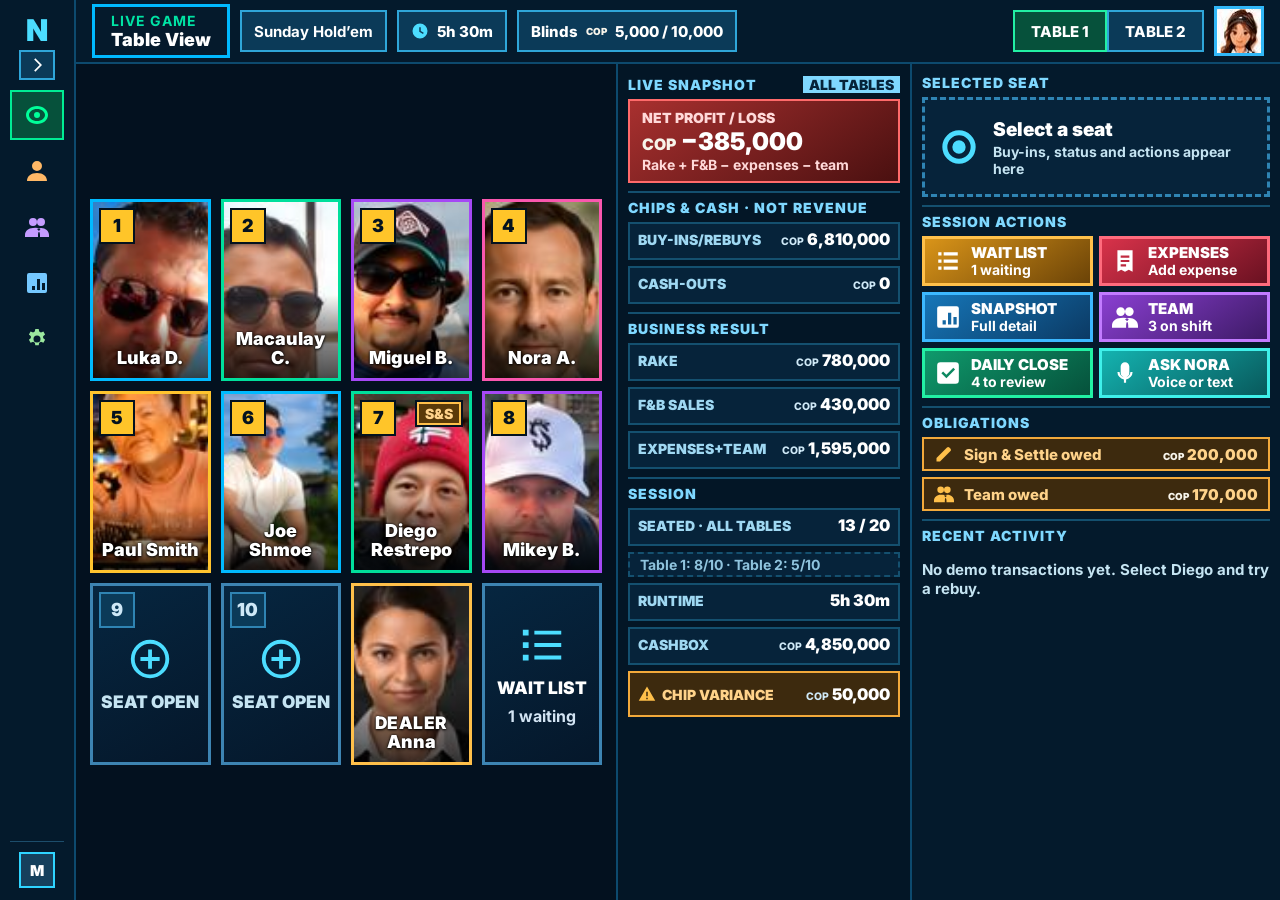
==== commit 09fad905: "ui: batch 1 follow-up - single drawer close, LIVE GAME rename + emphasis, WF2 bridge to WF48, select" ====
--- a/desktop/control-center.html
+++ b/desktop/control-center.html
@@ -367,7 +367,7 @@
 </style></head><body>
 <div class="app">
 <aside class="side"><div class="nvw"><button class="nv on open"><svg class="i ni" viewBox="0 0 24 24"><path fill-rule="evenodd" d="M12 3C5.9 3 1 7 1 12s4.9 9 11 9 11-4 11-9-4.9-9-11-9Zm0 3c4.5 0 8 2.7 8 6s-3.5 6-8 6-8-2.7-8-6 3.5-6 8-6Zm0 3a3 3 0 1 0 0 6 3 3 0 0 0 0-6Z"/></svg><span>Live Session</span><svg class="i chev" viewBox="0 0 24 24"><path fill-rule="evenodd" d="M8.6 18.6 10 20l8-8-8-8-1.4 1.4 6.6 6.6Z"/></svg></button><div class="sub"><button class="si" data-go="table"><svg class="i sm" viewBox="0 0 24 24"><path fill-rule="evenodd" d="M12 3C5.9 3 1 7 1 12s4.9 9 11 9 11-4 11-9-4.9-9-11-9Zm0 3c4.5 0 8 2.7 8 6s-3.5 6-8 6-8-2.7-8-6 3.5-6 8-6Zm0 3a3 3 0 1 0 0 6 3 3 0 0 0 0-6Z"/></svg>Live Tables</button><button class="si" data-go="wait"><svg class="i sm" viewBox="0 0 24 24"><path fill-rule="evenodd" d="M3 4h3v3H3zm5 0h13v3H8zM3 10.5h3v3H3zm5 0h13v3H8zM3 17h3v3H3zm5 0h13v3H8z"/></svg>Wait List</button><button class="si" data-go="expense"><svg class="i sm" viewBox="0 0 24 24"><path fill-rule="evenodd" d="M5 2h14v20l-3.5-2-3.5 2-3.5-2L5 22V2Zm3 5v2h8V7H8Zm0 4v2h8v-2H8Zm0 4v2h5v-2H8Z"/></svg>Expenses</button><button class="si" data-go="snapshot"><svg class="i sm" viewBox="0 0 24 24"><path fill-rule="evenodd" d="M4 2h16a2 2 0 0 1 2 2v16a2 2 0 0 1-2 2H4a2 2 0 0 1-2-2V4a2 2 0 0 1 2-2Zm3 13v4h3v-4H7Zm5-7v11h3V8h-3Zm5 4v7h3v-7h-3Z"/></svg>Snapshot</button><button class="si" data-go="close"><svg class="i sm" viewBox="0 0 24 24"><path fill-rule="evenodd" d="M5 2h14a3 3 0 0 1 3 3v14a3 3 0 0 1-3 3H5a3 3 0 0 1-3-3V5a3 3 0 0 1 3-3Zm5.5 14.8 8-8-1.6-1.6-6.4 6.4-3-3-1.6 1.6 4.6 4.6Z"/></svg>Daily Close</button><button class="si" data-go="team"><svg class="i sm" viewBox="0 0 24 24"><path fill-rule="evenodd" d="M8 11a4 4 0 1 0 0-8 4 4 0 0 0 0 8Zm8 0a4 4 0 1 0 0-8 4 4 0 0 0 0 8ZM8 13c-4.5 0-8 3-8 7v2h13v-2c0-2.5 1-4.5 2.5-6A12 12 0 0 0 8 13Zm8 0c-1.5 0-2.8.3-4 1 2 1.5 3 3.5 3 6v2h9v-2c0-4-3.5-7-8-7Z"/></svg>Team on shift</button></div></div><div class="nvw"><button class="nv"><svg class="i ni" viewBox="0 0 24 24"><path fill-rule="evenodd" d="M12 12a5 5 0 1 0 0-10 5 5 0 0 0 0 10ZM12 14c-6 0-10 3.2-10 8h20c0-4.8-4-8-10-8Z"/></svg><span>Players</span><svg class="i chev" viewBox="0 0 24 24"><path fill-rule="evenodd" d="M8.6 18.6 10 20l8-8-8-8-1.4 1.4 6.6 6.6Z"/></svg></button><div class="sub"><button class="si" data-go="toast:Opens Players workspace (not in this demo)"><svg class="i sm" viewBox="0 0 24 24"><path fill-rule="evenodd" d="M10 2a8 8 0 0 1 6.3 12.9l5.4 5.4-1.4 1.4-5.4-5.4A8 8 0 1 1 10 2Zm0 3a5 5 0 1 0 0 10 5 5 0 0 0 0-10Z"/></svg>Find Player</button><button class="si" data-go="toast:Opens Players workspace (not in this demo)"><svg class="i sm" viewBox="0 0 24 24"><path fill-rule="evenodd" d="M12 2a10 10 0 1 1 0 20 10 10 0 0 1 0-20Zm-1 5v4H7v2h4v4h2v-4h4v-2h-4V7Z"/></svg>Add Player</button><button class="si" data-go="toast:Opens Scheduled Games (not in this demo)"><svg class="i sm" viewBox="0 0 24 24"><path fill-rule="evenodd" d="M7 2h2v2h6V2h2v2h3v18H4V4h3Zm-1 8v10h12V10Z"/></svg>Scheduled Games</button></div></div><div class="nvw"><button class="nv"><svg class="i ni" viewBox="0 0 24 24"><path fill-rule="evenodd" d="M8 11a4 4 0 1 0 0-8 4 4 0 0 0 0 8Zm8 0a4 4 0 1 0 0-8 4 4 0 0 0 0 8ZM8 13c-4.5 0-8 3-8 7v2h13v-2c0-2.5 1-4.5 2.5-6A12 12 0 0 0 8 13Zm8 0c-1.5 0-2.8.3-4 1 2 1.5 3 3.5 3 6v2h9v-2c0-4-3.5-7-8-7Z"/></svg><span>Team</span><svg class="i chev" viewBox="0 0 24 24"><path fill-rule="evenodd" d="M8.6 18.6 10 20l8-8-8-8-1.4 1.4 6.6 6.6Z"/></svg></button><div class="sub"><button class="si" data-go="team"><svg class="i sm" viewBox="0 0 24 24"><path fill-rule="evenodd" d="M8 11a4 4 0 1 0 0-8 4 4 0 0 0 0 8Zm8 0a4 4 0 1 0 0-8 4 4 0 0 0 0 8ZM8 13c-4.5 0-8 3-8 7v2h13v-2c0-2.5 1-4.5 2.5-6A12 12 0 0 0 8 13Zm8 0c-1.5 0-2.8.3-4 1 2 1.5 3 3.5 3 6v2h9v-2c0-4-3.5-7-8-7Z"/></svg>Team on Shift</button><button class="si" data-go="tip"><svg class="i sm" viewBox="0 0 24 24"><path fill-rule="evenodd" d="M12 2a10 10 0 1 1 0 20 10 10 0 0 1 0-20Zm1 4h-2v1.1A3 3 0 0 0 11.5 13h1a1 1 0 0 1 0 2H9v2h2v1h2v-1.1A3 3 0 0 0 12.5 11h-1a1 1 0 0 1 0-2H15V7h-2Z"/></svg>Chip Tips</button><button class="si" data-go="toast:Opens Team workspace (not in this demo)"><svg class="i sm" viewBox="0 0 24 24"><path fill-rule="evenodd" d="M2 5h20v14H2Zm0 3v3h20V8ZM5 14v2h5v-2Z"/></svg>Payments</button></div></div><div class="nvw"><button class="nv"><svg class="i ni" viewBox="0 0 24 24"><path fill-rule="evenodd" d="M4 2h16a2 2 0 0 1 2 2v16a2 2 0 0 1-2 2H4a2 2 0 0 1-2-2V4a2 2 0 0 1 2-2Zm3 13v4h3v-4H7Zm5-7v11h3V8h-3Zm5 4v7h3v-7h-3Z"/></svg><span>Reporting</span><svg class="i chev" viewBox="0 0 24 24"><path fill-rule="evenodd" d="M8.6 18.6 10 20l8-8-8-8-1.4 1.4 6.6 6.6Z"/></svg></button><div class="sub"><button class="si" data-go="toast:Opens Reporting (not in this demo)"><svg class="i sm" viewBox="0 0 24 24"><path fill-rule="evenodd" d="M4 2h16a2 2 0 0 1 2 2v16a2 2 0 0 1-2 2H4a2 2 0 0 1-2-2V4a2 2 0 0 1 2-2Zm3 13v4h3v-4H7Zm5-7v11h3V8h-3Zm5 4v7h3v-7h-3Z"/></svg>Reports Home</button><button class="si" data-go="toast:Opens Reporting (not in this demo)"><svg class="i sm" viewBox="0 0 24 24"><path fill-rule="evenodd" d="M11 3h2v10l3.5-3.5 1.4 1.4L12 16.8l-5.9-5.9 1.4-1.4L11 13ZM4 19h16v2H4Z"/></svg>Export</button></div></div><div class="nvw"><button class="nv"><svg class="i ni" viewBox="0 0 24 24"><path fill-rule="evenodd" d="M10.3 2h3.4l.5 2.6c.6.2 1.2.5 1.7.9l2.5-.9 1.7 2.9-2 1.7c.1.6.1 1.3 0 1.9l2 1.7-1.7 2.9-2.5-.9c-.5.4-1.1.7-1.7.9l-.5 2.6h-3.4l-.5-2.6c-.6-.2-1.2-.5-1.7-.9l-2.5.9-1.7-2.9 2-1.7a6 6 0 0 1 0-1.9l-2-1.7L5.6 4.6l2.5.9c.5-.4 1.1-.7 1.7-.9ZM12 8.5a3.5 3.5 0 1 0 0 7 3.5 3.5 0 0 0 0-7Z"/></svg><span>Settings</span><svg class="i chev" viewBox="0 0 24 24"><path fill-rule="evenodd" d="M8.6 18.6 10 20l8-8-8-8-1.4 1.4 6.6 6.6Z"/></svg></button><div class="sub"><button class="si" data-go="toast:Opens Settings (not in this demo)"><svg class="i sm" viewBox="0 0 24 24"><path fill-rule="evenodd" d="M7 6h10a5 5 0 0 1 0 10l-2-2H9l-2 2A5 5 0 0 1 7 6Zm0 3v1.5H5.5v1H7V13h1v-1.5h1.5v-1H8V9Z"/></svg>Game Rules</button><button class="si" data-go="toast:Opens Settings (not in this demo)"><svg class="i sm" viewBox="0 0 24 24"><path fill-rule="evenodd" d="M2 5h20v14H2Zm0 3v3h20V8ZM5 14v2h5v-2Z"/></svg>Accounts</button></div></div><button class="me rolebtn" data-role="1" title="Switch demo role" aria-label="Switch demo role"><i>M</i><div>Mike<span id="rolelbl">Owner</span></div></button></aside>
-<header class="head"><div class="ht"><b>LIVE SESSION</b><span>Table View</span></div>
+<header class="head"><div class="ht"><b>LIVE GAME</b><span>Table View</span></div>
 <div class="pill"><b>Sunday Hold’em</b></div><div class="pill"><svg class="i pi" viewBox="0 0 24 24"><path fill-rule="evenodd" d="M12 2a10 10 0 1 1 0 20 10 10 0 0 1 0-20Zm-1 5v6l5 3 1-1.7-4-2.4V7Z"/></svg>5h 30m</div><div class="pill">Blinds <small>COP</small> 5,000 / 10,000</div>
 <div class="demo">DEMO DATA · NOTHING IS POSTED</div>
 <div class="tabs"><button class="ttab on" data-t="1">TABLE 1</button><button class="ttab" data-t="2">TABLE 2</button></div>
@@ -540,7 +540,7 @@
 function renderLand(){var el=$('#land'),sc=S.section;if(sc==='tables'&&S.active){el.innerHTML='';return;}
  var card=function(ic_,t,sub,g){return '<button class="lc" data-go="'+g+'">'+ic(ic_,'i')+'<div><b>'+t+'</b><span>'+sub+'</span></div></button>';};
  var live='<div class="live">'+ic('clock','i')+'Live session still running · 5h 30m · Table '+S.table+' · '+(seated(1)+seated(2))+' players seated</div>';
- var back='<button class="lback" data-go="sec:tables">BACK TO LIVE SESSION</button>';
+ var back='<button class="lback" data-go="sec:tables">BACK TO LIVE GAME</button>';
  var T={players:['PLAYERS','Find, add and schedule players',[['search','Find Player','Search and open a profile','toast:Opens Players workspace (not in this demo)'],['plus','Add Player','New player profile','toast:Opens Players workspace (not in this demo)'],['cal','Scheduled Games','Invitations and RSVP','toast:Opens Scheduled Games (not in this demo)'],['seat','Seated now',(seated(1)+seated(2))+' players on both tables','sec:tables']]],
   team:['TEAM','Who is on shift and what is owed',[['team','Team on Shift','Open in the live session panel','team'],['coin','Record Chip Tip','Opens the tip form','tip'],['card','Payments','Team payments','toast:Opens Team workspace (not in this demo)']]],
   reporting:['REPORTING','Reports and exports',[['chart','Reports Home','Overview','toast:Opens Reporting (not in this demo)'],['coin','Rake & Revenue','Rake by table and day','toast:Opens Reporting (not in this demo)'],['down','Export','Download session data','toast:Opens Reporting (not in this demo)'],['chart','Live Snapshot','Current session','snapshot']]],
